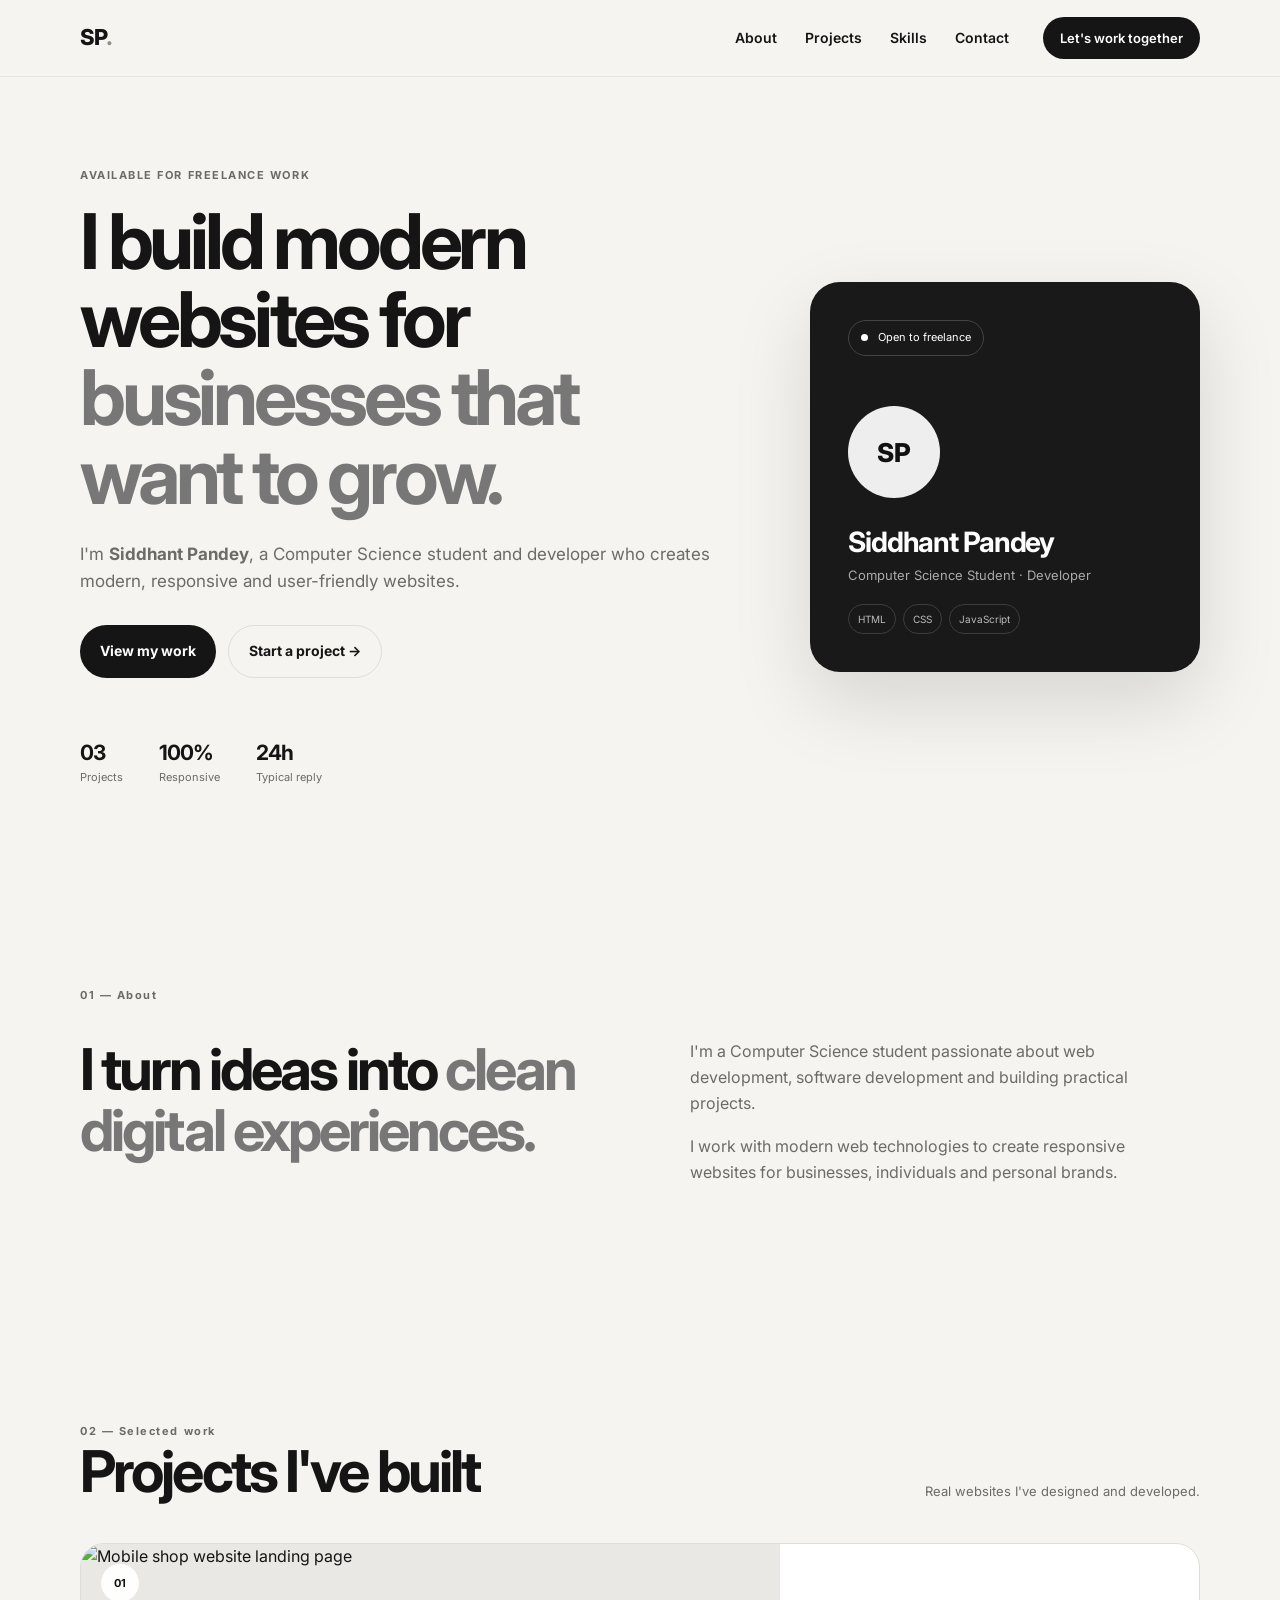
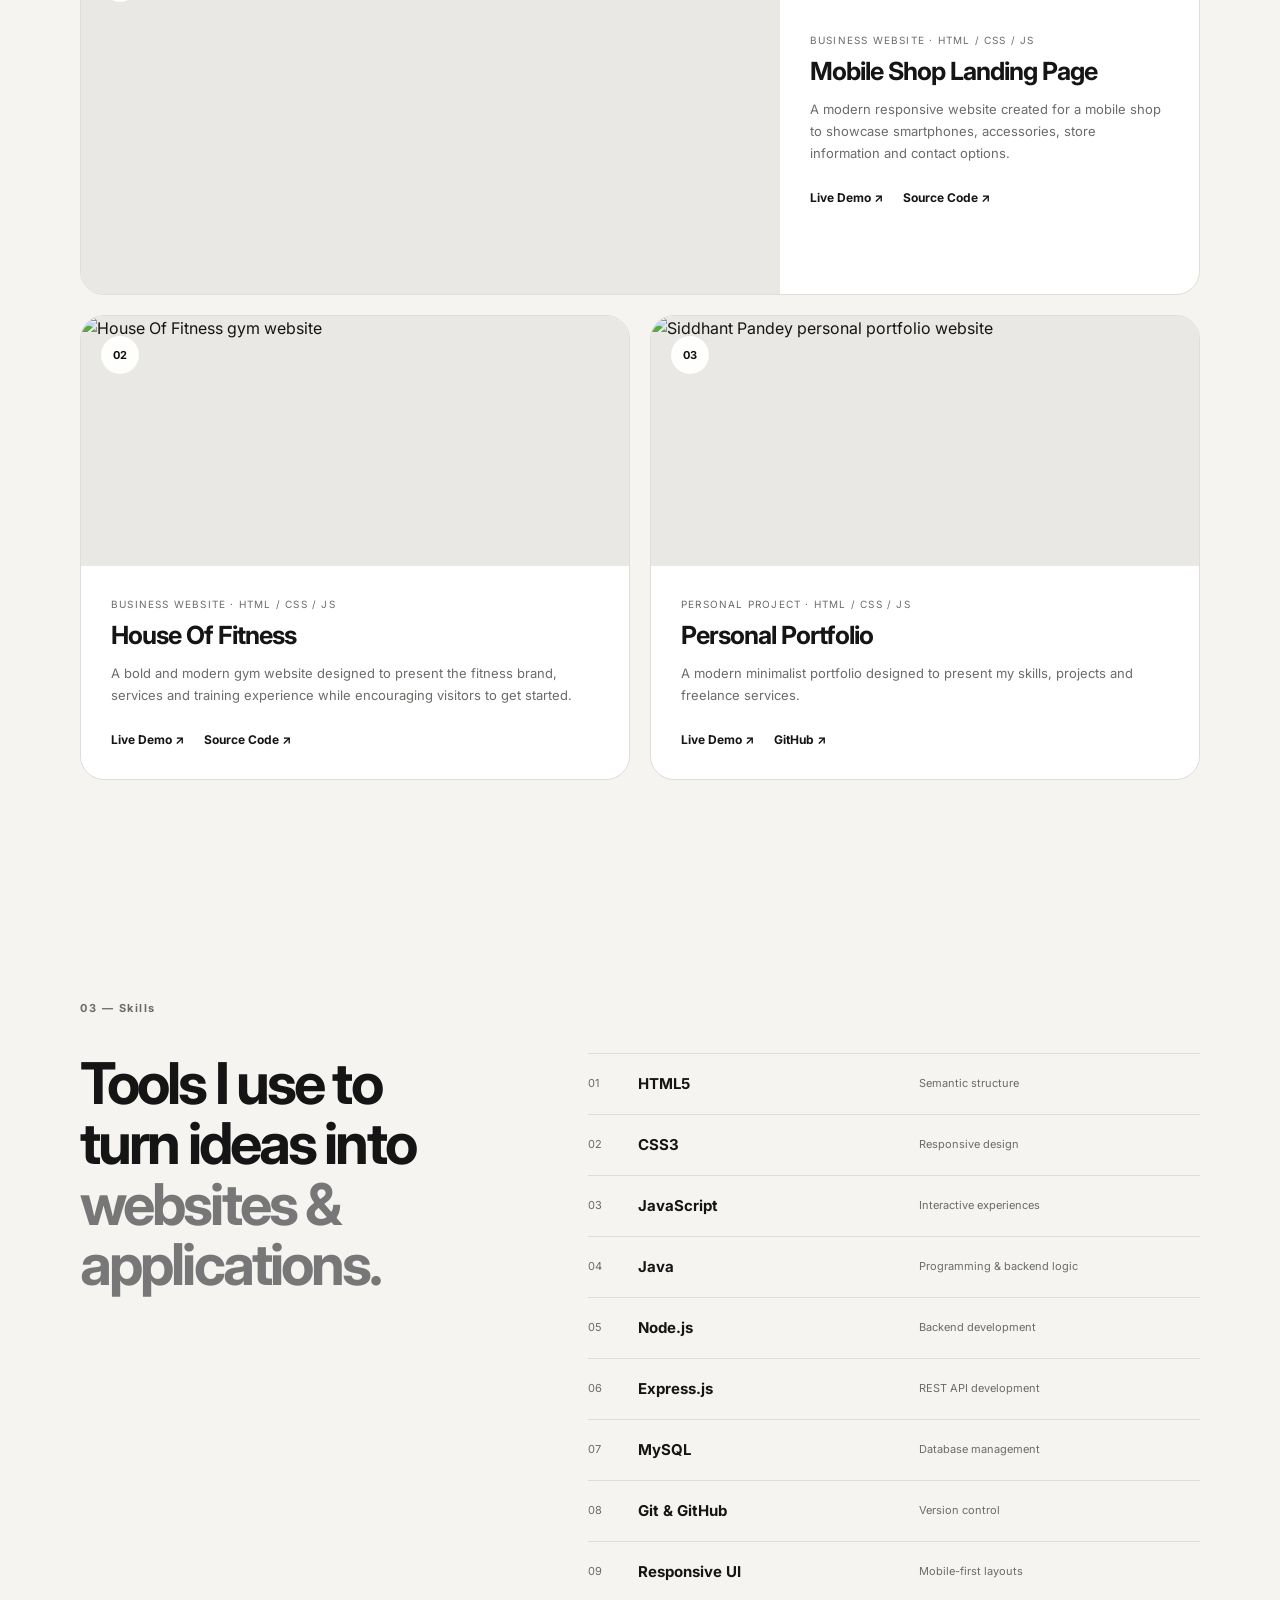
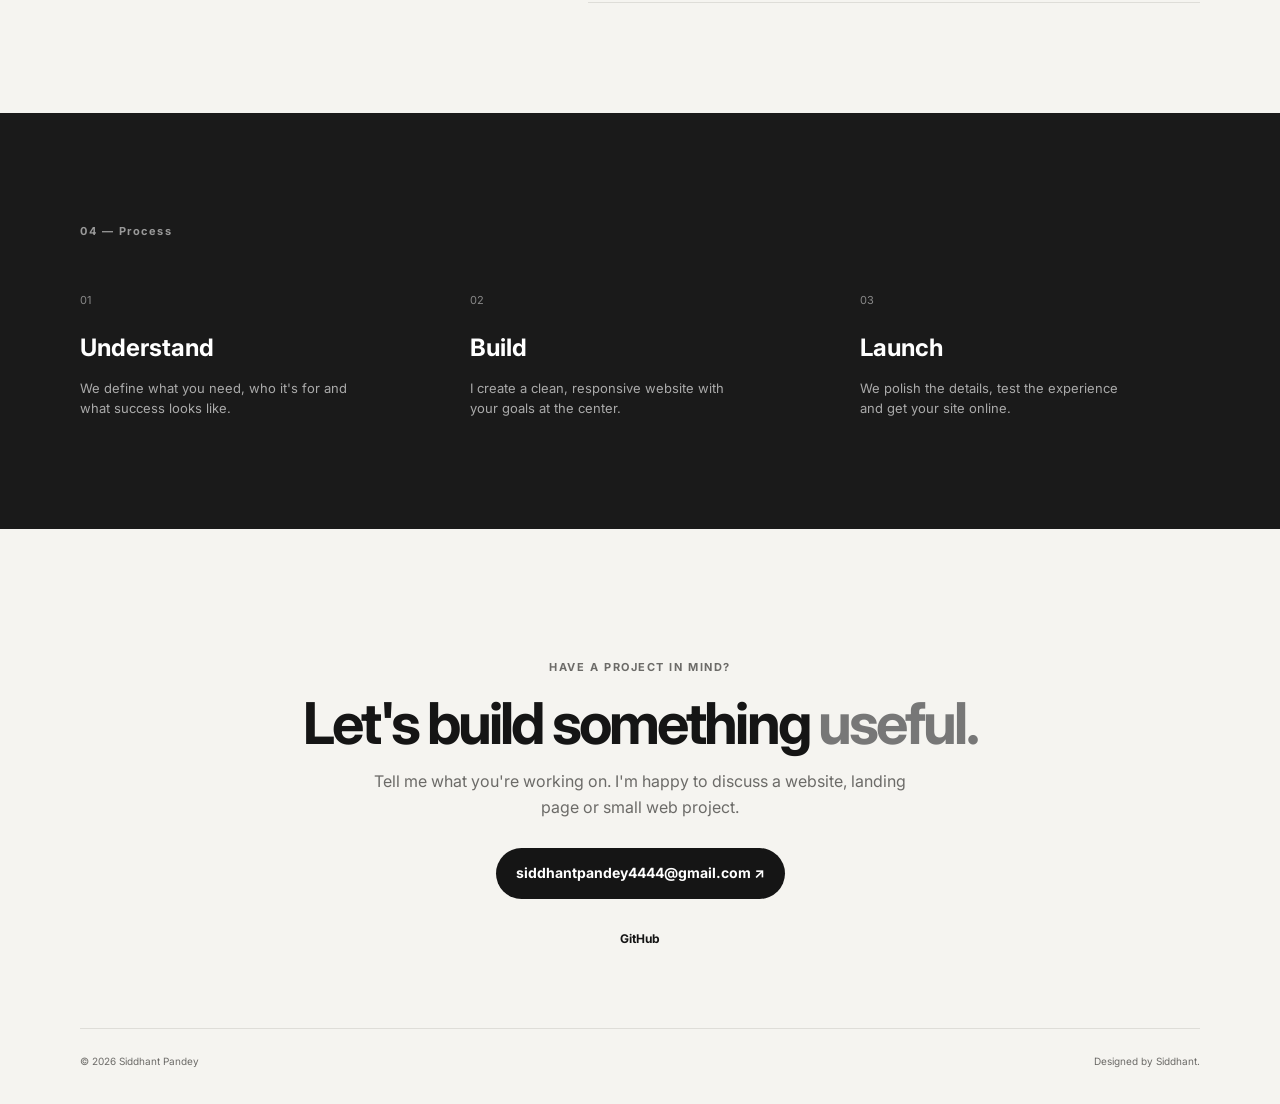
==== index.html @ db77b17d "Add files via upload" ====
<!DOCTYPE html>
<html lang="en">
<head>
  <meta charset="UTF-8">
  <meta name="viewport" content="width=device-width, initial-scale=1.0">
  <meta name="description" content="Siddhant Pandey — Computer Science student and freelance web developer creating modern, responsive websites.">
  <title>Siddhant — Portfolio</title>

  <!-- Google Font -->
  <link rel="preconnect" href="https://fonts.googleapis.com">
  <link rel="preconnect" href="https://fonts.gstatic.com" crossorigin>
  <link href="https://fonts.googleapis.com/css2?family=Inter:wght@400;500;600;700;800&display=swap" rel="stylesheet">

  <!-- Main stylesheet -->
  <link rel="stylesheet" href="style.css">
</head>

<body>
  <!-- =========================================
       HEADER / NAVIGATION
  ========================================== -->
  <header class="site-header">
    <nav class="nav container" aria-label="Primary navigation">
      <a class="logo" href="#home">SP<span>.</span></a>

      <button class="menu-toggle" type="button" aria-label="Open menu" aria-expanded="false" aria-controls="primary-navigation">
        ☰
      </button>

      <div class="nav-links" id="primary-navigation">
        <a href="#about">About</a>
        <a href="#projects">Projects</a>
        <a href="#skills">Skills</a>
        <a href="#contact">Contact</a>
      </div>

      <a class="nav-cta" href="#contact">Let's work together</a>
    </nav>
  </header>

  <main>
    <!-- =========================================
         HERO SECTION
    ========================================== -->
    <section id="home" class="hero container">
      <div class="hero-copy">
        <p class="eyebrow">AVAILABLE FOR FREELANCE WORK</p>

        <h1>
          I build modern websites for
          <span>businesses that want to grow.</span>
        </h1>

        <p class="hero-text">
          I'm <strong>Siddhant Pandey</strong>, a Computer Science student and
          developer who creates modern, responsive and user-friendly websites.
        </p>

        <div class="hero-actions">
          <a class="button primary" href="#projects">View my work</a>
          <a class="button secondary" href="#contact">Start a project →</a>
        </div>

        <div class="quick-stats">
          <div>
            <strong>03</strong>
            <span>Projects</span>
          </div>
          <div>
            <strong>100%</strong>
            <span>Responsive</span>
          </div>
          <div>
            <strong>24h</strong>
            <span>Typical reply</span>
          </div>
        </div>
      </div>

      <aside class="hero-card">
        <div class="status"><span></span> Open to freelance</div>
        <div class="avatar" aria-hidden="true">SP</div>
        <h2>Siddhant Pandey</h2>
        <p>Computer Science Student · Developer</p>

        <div class="mini-tags" aria-label="Primary technologies">
          <span>HTML</span>
          <span>CSS</span>
          <span>JavaScript</span>
        </div>
      </aside>
    </section>

    <!-- =========================================
         ABOUT SECTION
    ========================================== -->
    <section id="about" class="section container">
      <div class="section-label">01 — About</div>

      <div class="two-column">
        <div>
          <h2>I turn ideas into <em>clean digital experiences.</em></h2>
        </div>

        <div>
          <p>
            I'm a Computer Science student passionate about web development,
            software development and building practical projects.
          </p>
          <p>
            I work with modern web technologies to create responsive websites
            for businesses, individuals and personal brands.
          </p>
        </div>
      </div>
    </section>

    <!-- =========================================
         PROJECTS SECTION
    ========================================== -->
    <section id="projects" class="section container">
      <div class="section-heading">
        <div>
          <div class="section-label">02 — Selected work</div>
          <h2>Projects I've built</h2>
        </div>
        <p>Real websites I've designed and developed.</p>
      </div>

      <div class="projects-grid">
        <!-- Project 01: Mobile Shop -->
        <article class="project-card featured">
          <div class="project-visual">
            <img src="images/mobile-shop.png" alt="Mobile shop website landing page" loading="lazy">
            <span>01</span>
          </div>

          <div class="project-info">
            <div class="project-meta">Business Website · HTML / CSS / JS</div>
            <h3>Mobile Shop Landing Page</h3>
            <p>
              A modern responsive website created for a mobile shop to showcase
              smartphones, accessories, store information and contact options.
            </p>

            <div class="project-links">
              <a href="https://siddhantpandey2306-gif.github.io/website-preview/" target="_blank" rel="noopener noreferrer">Live Demo ↗</a>
              <a href="https://github.com/siddhantpandey2306-gif/website-preview" target="_blank" rel="noopener noreferrer">Source Code ↗</a>
            </div>
          </div>
        </article>

        <!-- Project 02: Gym -->
        <article class="project-card">
          <div class="project-visual">
            <img src="images/gym.png" alt="House Of Fitness gym website" loading="lazy">
            <span>02</span>
          </div>

          <div class="project-info">
            <div class="project-meta">Business Website · HTML / CSS / JS</div>
            <h3>House Of Fitness</h3>
            <p>
              A bold and modern gym website designed to present the fitness
              brand, services and training experience while encouraging visitors
              to get started.
            </p>

            <div class="project-links">
              <a href="https://siddhantpandey2306-gif.github.io/Gym-website-Preview/" target="_blank" rel="noopener noreferrer">Live Demo ↗</a>
              <a href="https://github.com/siddhantpandey2306-gif/Gym-website-Preview" target="_blank" rel="noopener noreferrer">Source Code ↗</a>
            </div>
          </div>
        </article>

        <!-- Project 03: Portfolio -->
        <article class="project-card">
          <div class="project-visual">
            <img src="images/portfolio.png" alt="Siddhant Pandey personal portfolio website" loading="lazy">
            <span>03</span>
          </div>

          <div class="project-info">
            <div class="project-meta">Personal Project · HTML / CSS / JS</div>
            <h3>Personal Portfolio</h3>
            <p>
              A modern minimalist portfolio designed to present my skills,
              projects and freelance services.
            </p>

            <div class="project-links">
              <a href="#home">Live Demo ↗</a>
              <a href="https://github.com/siddhantpandey2306-gif" target="_blank" rel="noopener noreferrer">GitHub ↗</a>
            </div>
          </div>
        </article>
      </div>
    </section>

    <!-- =========================================
         SKILLS SECTION
    ========================================== -->
    <section id="skills" class="section container">
      <div class="section-label">03 — Skills</div>

      <div class="skills-layout">
        <h2>
          Tools I use to turn ideas into
          <em>websites & applications.</em>
        </h2>

        <div class="skills-list">
          <!-- Frontend -->
          <div>
            <span>01</span>
            <strong>HTML5</strong>
            <small>Semantic structure</small>
          </div>
          <div>
            <span>02</span>
            <strong>CSS3</strong>
            <small>Responsive design</small>
          </div>
          <div>
            <span>03</span>
            <strong>JavaScript</strong>
            <small>Interactive experiences</small>
          </div>

          <!-- Backend / Programming -->
          <div>
            <span>04</span>
            <strong>Java</strong>
            <small>Programming & backend logic</small>
          </div>
          <div>
            <span>05</span>
            <strong>Node.js</strong>
            <small>Backend development</small>
          </div>
          <div>
            <span>06</span>
            <strong>Express.js</strong>
            <small>REST API development</small>
          </div>

          <!-- Database / Tools -->
          <div>
            <span>07</span>
            <strong>MySQL</strong>
            <small>Database management</small>
          </div>
          <div>
            <span>08</span>
            <strong>Git & GitHub</strong>
            <small>Version control</small>
          </div>
          <div>
            <span>09</span>
            <strong>Responsive UI</strong>
            <small>Mobile-first layouts</small>
          </div>
        </div>
      </div>
    </section>

    <!-- =========================================
         PROCESS SECTION
    ========================================== -->
    <section class="process section">
      <div class="container">
        <div class="section-label">04 — Process</div>

        <div class="process-grid">
          <div>
            <span>01</span>
            <h3>Understand</h3>
            <p>We define what you need, who it's for and what success looks like.</p>
          </div>
          <div>
            <span>02</span>
            <h3>Build</h3>
            <p>I create a clean, responsive website with your goals at the center.</p>
          </div>
          <div>
            <span>03</span>
            <h3>Launch</h3>
            <p>We polish the details, test the experience and get your site online.</p>
          </div>
        </div>
      </div>
    </section>

    <!-- =========================================
         CONTACT SECTION
    ========================================== -->
    <section id="contact" class="contact section container">
      <div class="contact-box">
        <p class="eyebrow">HAVE A PROJECT IN MIND?</p>
        <h2>Let's build something <em>useful.</em></h2>
        <p>
          Tell me what you're working on. I'm happy to discuss a website,
          landing page or small web project.
        </p>

        <a class="button primary" href="mailto:siddhantpandey4444@gmail.com">
          siddhantpandey4444@gmail.com ↗
        </a>

        <div class="socials">
          <a href="https://github.com/siddhantpandey2306-gif" target="_blank" rel="noopener noreferrer">GitHub</a>
        </div>
      </div>
    </section>
  </main>

  <!-- =========================================
       FOOTER
  ========================================== -->
  <footer class="footer container">
    <span>© 2026 Siddhant Pandey</span>
    <span>Designed by Siddhant.</span>
  </footer>

  <script src="script.js"></script>
</body>
</html>
---- style.css ----
/* =========================================
   01. RESET & GLOBAL STYLES
========================================= */
* {
  box-sizing: border-box;
  margin: 0;
  padding: 0;
}

:root {
  --bg: #f5f4f0;
  --surface: #ffffff;
  --text: #151515;
  --muted: #6c6b68;
  --line: #deddd8;
  --radius: 24px;
}

html {
  scroll-behavior: smooth;
}

body {
  font-family: Inter, system-ui, sans-serif;
  background: var(--bg);
  color: var(--text);
  line-height: 1.6;
}

a {
  color: inherit;
  text-decoration: none;
}

img {
  max-width: 100%;
}

.container {
  width: min(1120px, calc(100% - 40px));
  margin-inline: auto;
}

em {
  font-style: normal;
  color: #777;
}

/* =========================================
   02. HEADER & NAVIGATION
========================================= */
.site-header {
  position: sticky;
  top: 0;
  z-index: 20;
  background: rgba(245, 244, 240, 0.9);
  backdrop-filter: blur(16px);
  border-bottom: 1px solid rgba(0, 0, 0, 0.06);
}

.nav {
  height: 76px;
  display: flex;
  align-items: center;
  gap: 34px;
}

.logo {
  margin-right: auto;
  font-size: 22px;
  font-weight: 800;
  letter-spacing: -1px;
}

.logo span {
  opacity: 0.45;
}

.nav-links {
  display: flex;
  gap: 28px;
  font-size: 14px;
  font-weight: 600;
}

.nav-links a:hover,
.socials a:hover,
.project-links a:hover {
  opacity: 0.55;
}

.nav-cta {
  padding: 11px 17px;
  border-radius: 999px;
  background: var(--text);
  color: #fff;
  font-size: 13px;
  font-weight: 600;
}

.menu-toggle {
  display: none;
  border: 0;
  background: none;
  font-size: 24px;
  cursor: pointer;
}

/* =========================================
   03. BUTTONS & EYEBROWS
========================================= */
.eyebrow,
.section-label {
  color: var(--muted);
  font-size: 11px;
  font-weight: 700;
  letter-spacing: 0.14em;
}

.button {
  display: inline-flex;
  align-items: center;
  justify-content: center;
  padding: 14px 20px;
  border-radius: 999px;
  font-size: 14px;
  font-weight: 700;
  transition: transform 0.2s, opacity 0.2s;
}

.button:hover {
  transform: translateY(-2px);
}

.button.primary {
  background: var(--text);
  color: #fff;
}

.button.secondary {
  border: 1px solid var(--line);
}

/* =========================================
   04. HERO SECTION
========================================= */
.hero {
  min-height: 680px;
  display: grid;
  grid-template-columns: 1.25fr 0.75fr;
  gap: 80px;
  align-items: center;
  padding: 90px 0;
}

.hero h1 {
  max-width: 760px;
  margin: 18px 0 25px;
  font-size: clamp(46px, 6vw, 78px);
  line-height: 1.02;
  letter-spacing: -0.055em;
}

.hero h1 span {
  color: #777;
}

.hero-text {
  max-width: 630px;
  color: var(--muted);
  font-size: 17px;
}

.hero-actions {
  display: flex;
  gap: 12px;
  margin-top: 30px;
}

.quick-stats {
  display: flex;
  gap: 36px;
  margin-top: 58px;
}

.quick-stats div {
  display: flex;
  flex-direction: column;
}

.quick-stats strong {
  font-size: 21px;
  letter-spacing: -0.04em;
}

.quick-stats span {
  color: var(--muted);
  font-size: 11px;
}

/* Hero profile card */
.hero-card {
  min-height: 390px;
  display: flex;
  flex-direction: column;
  justify-content: flex-end;
  padding: 38px;
  border-radius: 30px;
  background: #191919;
  color: #fff;
  box-shadow: 0 30px 80px rgba(0, 0, 0, 0.13);
}

.status {
  align-self: flex-start;
  margin-bottom: auto;
  padding: 8px 12px;
  border: 1px solid #444;
  border-radius: 999px;
  font-size: 11px;
}

.status span {
  display: inline-block;
  width: 7px;
  height: 7px;
  margin-right: 7px;
  border-radius: 50%;
  background: #fff;
}

.avatar {
  width: 92px;
  height: 92px;
  display: grid;
  place-items: center;
  margin-bottom: 22px;
  border-radius: 50%;
  background: #eee;
  color: #111;
  font-size: 26px;
  font-weight: 800;
}

.hero-card h2 {
  font-size: 28px;
  letter-spacing: -0.04em;
}

.hero-card p {
  color: #aaa;
  font-size: 13px;
}

.mini-tags {
  display: flex;
  flex-wrap: wrap;
  gap: 7px;
  margin-top: 18px;
}

.mini-tags span {
  padding: 6px 9px;
  border: 1px solid #3d3d3d;
  border-radius: 999px;
  color: #bbb;
  font-size: 10px;
}

/* =========================================
   05. GENERAL SECTIONS
========================================= */
.section {
  padding: 110px 0;
}

.two-column {
  display: grid;
  grid-template-columns: 1fr 1fr;
  gap: 100px;
  margin-top: 35px;
}

.two-column h2,
.skills-layout h2,
.section-heading h2,
.contact h2 {
  font-size: clamp(36px, 4.5vw, 58px);
  line-height: 1.05;
  letter-spacing: -0.05em;
}

.two-column p {
  max-width: 500px;
  margin-bottom: 18px;
  color: var(--muted);
}

/* =========================================
   06. PROJECTS SECTION
========================================= */
.section-heading {
  display: flex;
  align-items: end;
  justify-content: space-between;
  gap: 30px;
  margin-bottom: 42px;
}

.section-heading p {
  max-width: 300px;
  color: var(--muted);
  font-size: 13px;
}

.projects-grid {
  display: grid;
  grid-template-columns: repeat(2, 1fr);
  gap: 20px;
}

.project-card {
  overflow: hidden;
  border: 1px solid var(--line);
  border-radius: var(--radius);
  background: var(--surface);
}

.project-card.featured {
  grid-column: span 2;
  display: grid;
  grid-template-columns: 1.25fr 0.75fr;
}

.project-visual {
  position: relative;
  min-height: 250px;
  overflow: hidden;
  padding: 0;
  background: #e9e8e4;
}

.project-card.featured .project-visual {
  min-height: 350px;
}

.project-visual img {
  display: block;
  width: 100%;
  height: 100%;
  min-height: 250px;
  object-fit: cover;
  object-position: center;
  transition: transform 0.5s ease;
}

.project-card.featured .project-visual img {
  min-height: 350px;
}

.project-card:hover .project-visual img {
  transform: scale(1.02);
}

.project-visual > span {
  position: absolute;
  top: 20px;
  left: 20px;
  width: 38px;
  height: 38px;
  display: grid;
  place-items: center;
  border-radius: 50%;
  background: rgba(255, 255, 255, 0.92);
  color: #111;
  font-size: 11px;
  font-weight: 700;
  backdrop-filter: blur(8px);
}

.project-info {
  display: flex;
  flex-direction: column;
  justify-content: center;
  padding: 30px;
}

.project-meta {
  margin-bottom: 10px;
  color: var(--muted);
  font-size: 10px;
  letter-spacing: 0.12em;
  text-transform: uppercase;
}

.project-info h3 {
  margin-bottom: 12px;
  font-size: 25px;
  line-height: 1.1;
  letter-spacing: -0.04em;
}

.project-info p {
  color: var(--muted);
  font-size: 13px;
  line-height: 1.7;
}

.project-links {
  display: flex;
  flex-wrap: wrap;
  gap: 20px;
  margin-top: 24px;
  font-size: 12px;
  font-weight: 700;
}

/* =========================================
   07. SKILLS SECTION
========================================= */
.skills-layout {
  display: grid;
  grid-template-columns: 0.8fr 1.2fr;
  gap: 100px;
  margin-top: 35px;
}

.skills-list {
  border-top: 1px solid var(--line);
}

.skills-list > div {
  display: grid;
  grid-template-columns: 50px 1fr 1fr;
  align-items: center;
  padding: 18px 0;
  border-bottom: 1px solid var(--line);
}

.skills-list span,
.skills-list small {
  color: var(--muted);
  font-size: 11px;
}

.skills-list strong {
  font-size: 15px;
}

/* =========================================
   08. PROCESS SECTION
========================================= */
.process {
  background: #1a1a1a;
  color: #fff;
}

.process .section-label {
  color: #999;
}

.process-grid {
  display: grid;
  grid-template-columns: repeat(3, 1fr);
  gap: 50px;
  margin-top: 45px;
}

.process-grid span {
  color: #888;
  font-size: 11px;
}

.process-grid h3 {
  margin: 18px 0 10px;
  font-size: 24px;
}

.process-grid p {
  max-width: 280px;
  color: #aaa;
  font-size: 13px;
}

/* =========================================
   09. CONTACT SECTION
========================================= */
.contact {
  padding-top: 130px;
  padding-bottom: 80px;
}

.contact-box {
  max-width: 800px;
  margin: auto;
  text-align: center;
}

.contact h2 {
  margin: 16px 0;
}

.contact-box > p:not(.eyebrow) {
  max-width: 560px;
  margin: 0 auto 28px;
  color: var(--muted);
}

.socials {
  display: flex;
  justify-content: center;
  gap: 24px;
  margin-top: 30px;
  font-size: 12px;
  font-weight: 700;
}

/* =========================================
   10. FOOTER
========================================= */
.footer {
  display: flex;
  justify-content: space-between;
  padding: 24px 0 35px;
  border-top: 1px solid var(--line);
  color: var(--muted);
  font-size: 10px;
}

/* =========================================
   11. TABLET & MOBILE
========================================= */
@media (max-width: 800px) {
  .container {
    width: min(100% - 28px, 650px);
  }

  .nav-links,
  .nav-cta {
    display: none;
  }

  .menu-toggle {
    display: block;
  }

  .nav.open .nav-links {
    position: absolute;
    top: 70px;
    left: 14px;
    right: 14px;
    display: flex;
    flex-direction: column;
    padding: 20px;
    border: 1px solid var(--line);
    border-radius: 18px;
    background: #fff;
    box-shadow: 0 15px 40px rgba(0, 0, 0, 0.08);
  }

  .hero {
    grid-template-columns: 1fr;
    gap: 50px;
    padding: 70px 0;
  }

  .hero-card {
    min-height: 330px;
  }

  .two-column,
  .skills-layout {
    grid-template-columns: 1fr;
    gap: 40px;
  }

  .projects-grid {
    grid-template-columns: 1fr;
  }

  .project-card.featured {
    grid-column: span 1;
    display: block;
  }

  .project-card.featured .project-visual,
  .project-card.featured .project-visual img,
  .project-visual,
  .project-visual img {
    min-height: 240px;
  }

  .project-info {
    padding: 24px;
  }

  .section-heading {
    display: block;
  }

  .section-heading p {
    margin-top: 15px;
  }

  .process-grid {
    grid-template-columns: 1fr;
    gap: 35px;
  }

  .skills-list > div {
    grid-template-columns: 40px 1fr;
    gap: 5px;
  }

  .skills-list small {
    grid-column: 2;
  }

  .footer {
    flex-direction: column;
    gap: 8px;
  }
}

@media (max-width: 480px) {
  .hero h1 {
    font-size: 43px;
  }

  .hero-actions {
    flex-direction: column;
    align-items: stretch;
  }

  .quick-stats {
    gap: 20px;
    margin-top: 40px;
  }

  .hero-card {
    padding: 28px;
  }

  .section {
    padding: 80px 0;
  }
}
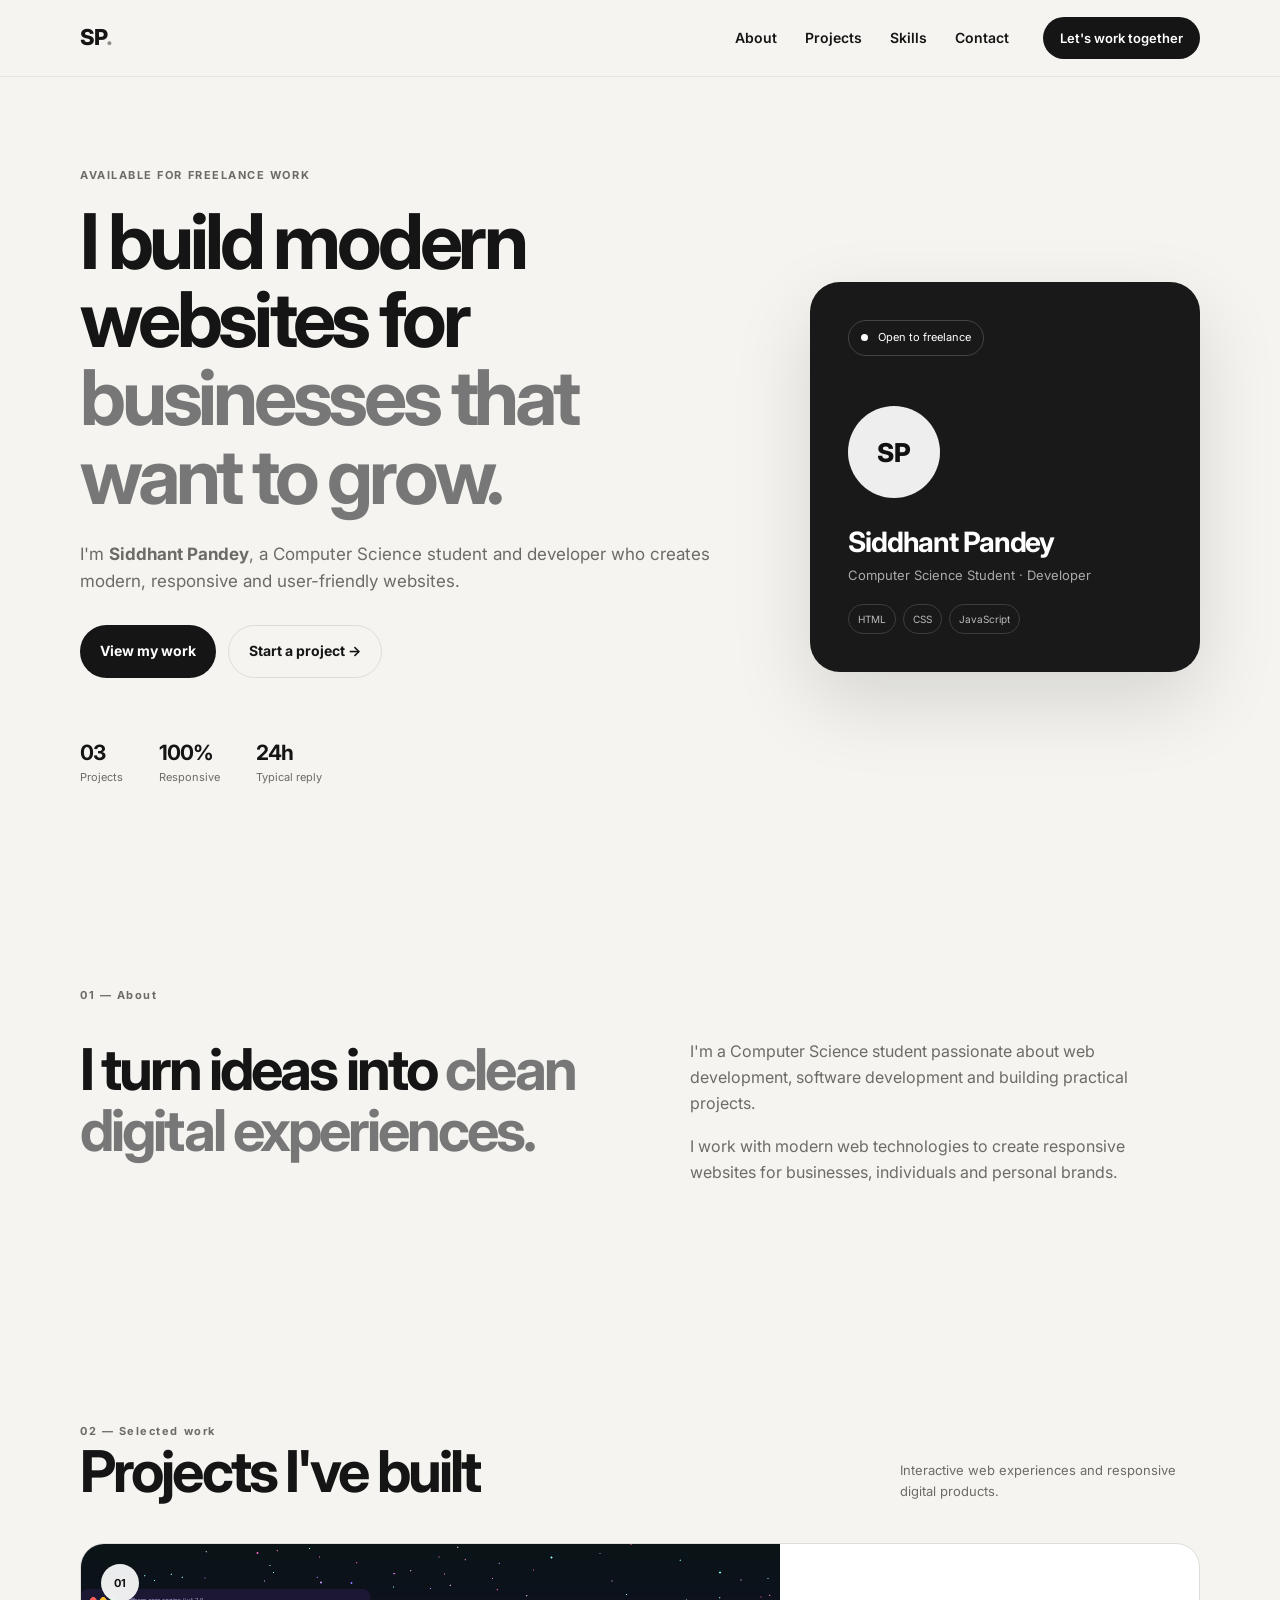
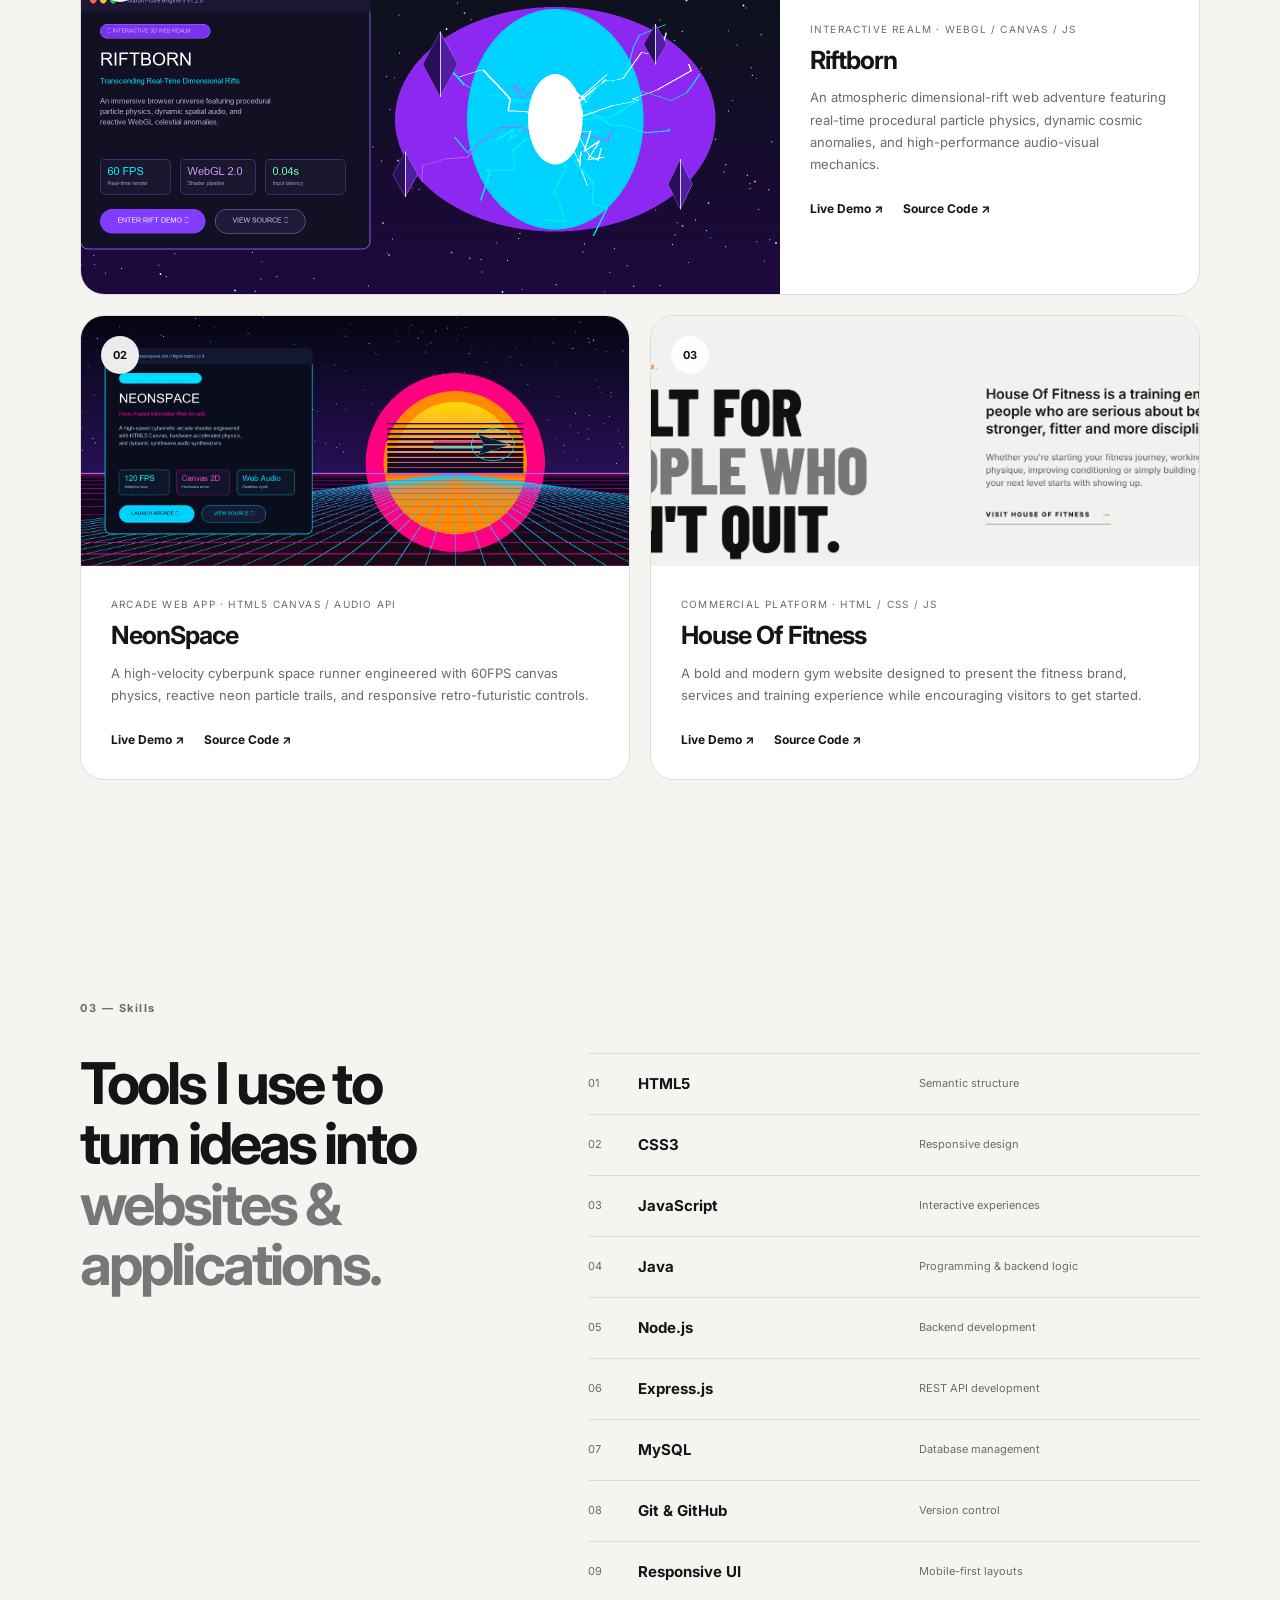
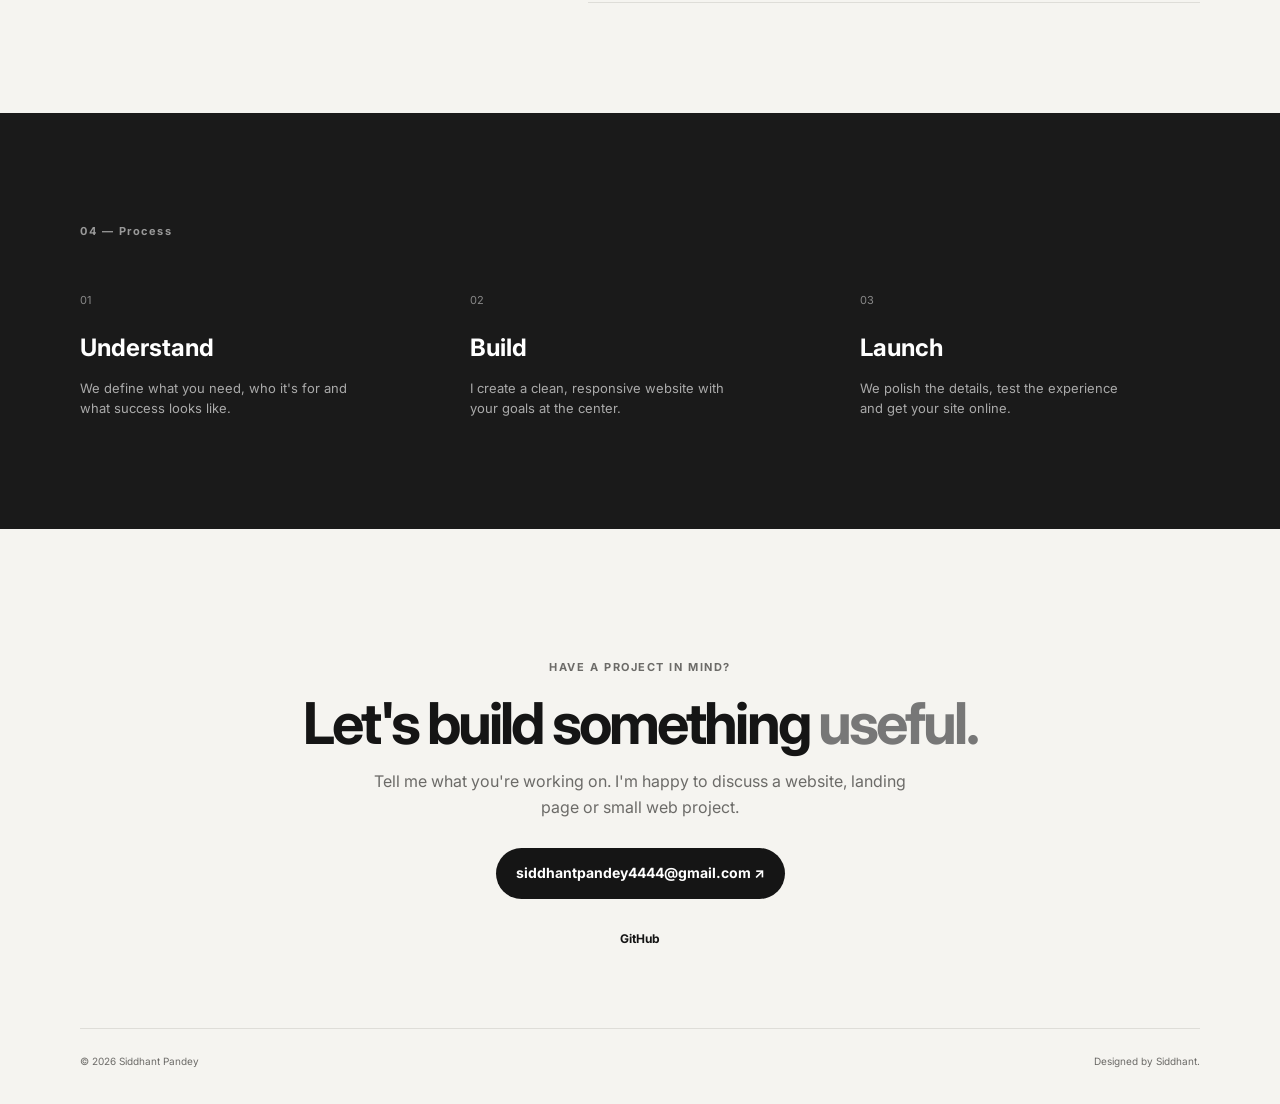
==== commit 6a159266: "Add Riftborn and NeonSpace projects with images and descriptions, remove unrelevant projects" ====
--- a/index.html
+++ b/index.html
@@ -124,41 +124,64 @@
           <div class="section-label">02 — Selected work</div>
           <h2>Projects I've built</h2>
         </div>
-        <p>Real websites I've designed and developed.</p>
+        <p>Interactive web experiences and responsive digital products.</p>
       </div>
 
       <div class="projects-grid">
-        <!-- Project 01: Mobile Shop -->
+        <!-- Project 01: Riftborn -->
         <article class="project-card featured">
           <div class="project-visual">
-            <img src="images/mobile-shop.png" alt="Mobile shop website landing page" loading="lazy">
+            <img src="images/riftborn.png" alt="Riftborn dimensional web adventure interface" loading="lazy">
             <span>01</span>
           </div>
 
           <div class="project-info">
-            <div class="project-meta">Business Website · HTML / CSS / JS</div>
-            <h3>Mobile Shop Landing Page</h3>
+            <div class="project-meta">Interactive Realm · WebGL / Canvas / JS</div>
+            <h3>Riftborn</h3>
             <p>
-              A modern responsive website created for a mobile shop to showcase
-              smartphones, accessories, store information and contact options.
+              An atmospheric dimensional-rift web adventure featuring real-time
+              procedural particle physics, dynamic cosmic anomalies, and
+              high-performance audio-visual mechanics.
             </p>
 
             <div class="project-links">
-              <a href="https://siddhantpandey2306-gif.github.io/website-preview/" target="_blank" rel="noopener noreferrer">Live Demo ↗</a>
-              <a href="https://github.com/siddhantpandey2306-gif/website-preview" target="_blank" rel="noopener noreferrer">Source Code ↗</a>
+              <a href="https://siddhantpandey2306-gif.github.io/Riftborn/" target="_blank" rel="noopener noreferrer">Live Demo ↗</a>
+              <a href="https://github.com/siddhantpandey2306-gif/Riftborn" target="_blank" rel="noopener noreferrer">Source Code ↗</a>
             </div>
           </div>
         </article>
 
-        <!-- Project 02: Gym -->
+        <!-- Project 02: NeonSpace -->
+        <article class="project-card">
+          <div class="project-visual">
+            <img src="images/neonspace.png" alt="NeonSpace cyberpunk arcade web experience" loading="lazy">
+            <span>02</span>
+          </div>
+
+          <div class="project-info">
+            <div class="project-meta">Arcade Web App · HTML5 Canvas / Audio API</div>
+            <h3>NeonSpace</h3>
+            <p>
+              A high-velocity cyberpunk space runner engineered with 60FPS canvas
+              physics, reactive neon particle trails, and responsive retro-futuristic controls.
+            </p>
+
+            <div class="project-links">
+              <a href="https://siddhantpandey2306-gif.github.io/NeonSpace/" target="_blank" rel="noopener noreferrer">Live Demo ↗</a>
+              <a href="https://github.com/siddhantpandey2306-gif/NeonSpace" target="_blank" rel="noopener noreferrer">Source Code ↗</a>
+            </div>
+          </div>
+        </article>
+
+        <!-- Project 03: Gym -->
         <article class="project-card">
           <div class="project-visual">
             <img src="images/gym.png" alt="House Of Fitness gym website" loading="lazy">
-            <span>02</span>
+            <span>03</span>
           </div>
 
           <div class="project-info">
-            <div class="project-meta">Business Website · HTML / CSS / JS</div>
+            <div class="project-meta">Commercial Platform · HTML / CSS / JS</div>
             <h3>House Of Fitness</h3>
             <p>
               A bold and modern gym website designed to present the fitness
@@ -169,28 +192,6 @@
             <div class="project-links">
               <a href="https://siddhantpandey2306-gif.github.io/Gym-website-Preview/" target="_blank" rel="noopener noreferrer">Live Demo ↗</a>
               <a href="https://github.com/siddhantpandey2306-gif/Gym-website-Preview" target="_blank" rel="noopener noreferrer">Source Code ↗</a>
-            </div>
-          </div>
-        </article>
-
-        <!-- Project 03: Portfolio -->
-        <article class="project-card">
-          <div class="project-visual">
-            <img src="images/portfolio.png" alt="Siddhant Pandey personal portfolio website" loading="lazy">
-            <span>03</span>
-          </div>
-
-          <div class="project-info">
-            <div class="project-meta">Personal Project · HTML / CSS / JS</div>
-            <h3>Personal Portfolio</h3>
-            <p>
-              A modern minimalist portfolio designed to present my skills,
-              projects and freelance services.
-            </p>
-
-            <div class="project-links">
-              <a href="#home">Live Demo ↗</a>
-              <a href="https://github.com/siddhantpandey2306-gif" target="_blank" rel="noopener noreferrer">GitHub ↗</a>
             </div>
           </div>
         </article>
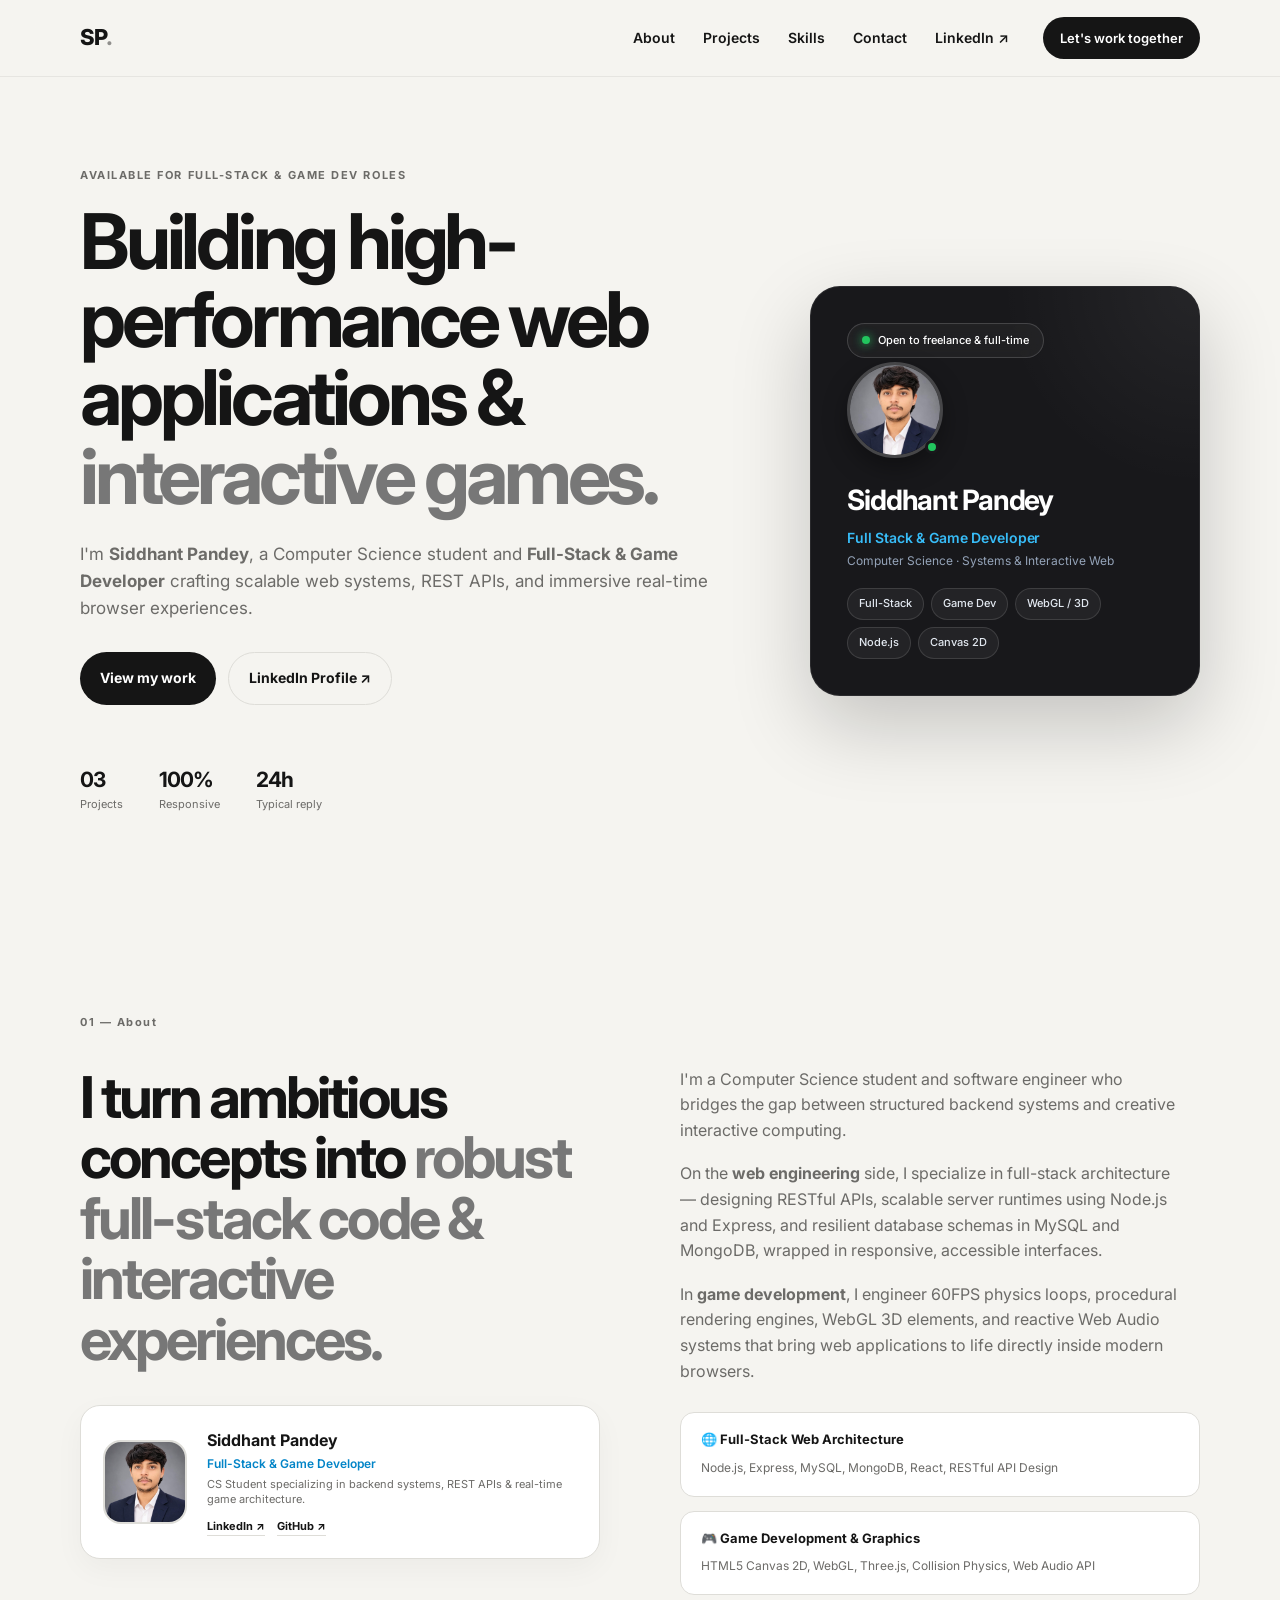
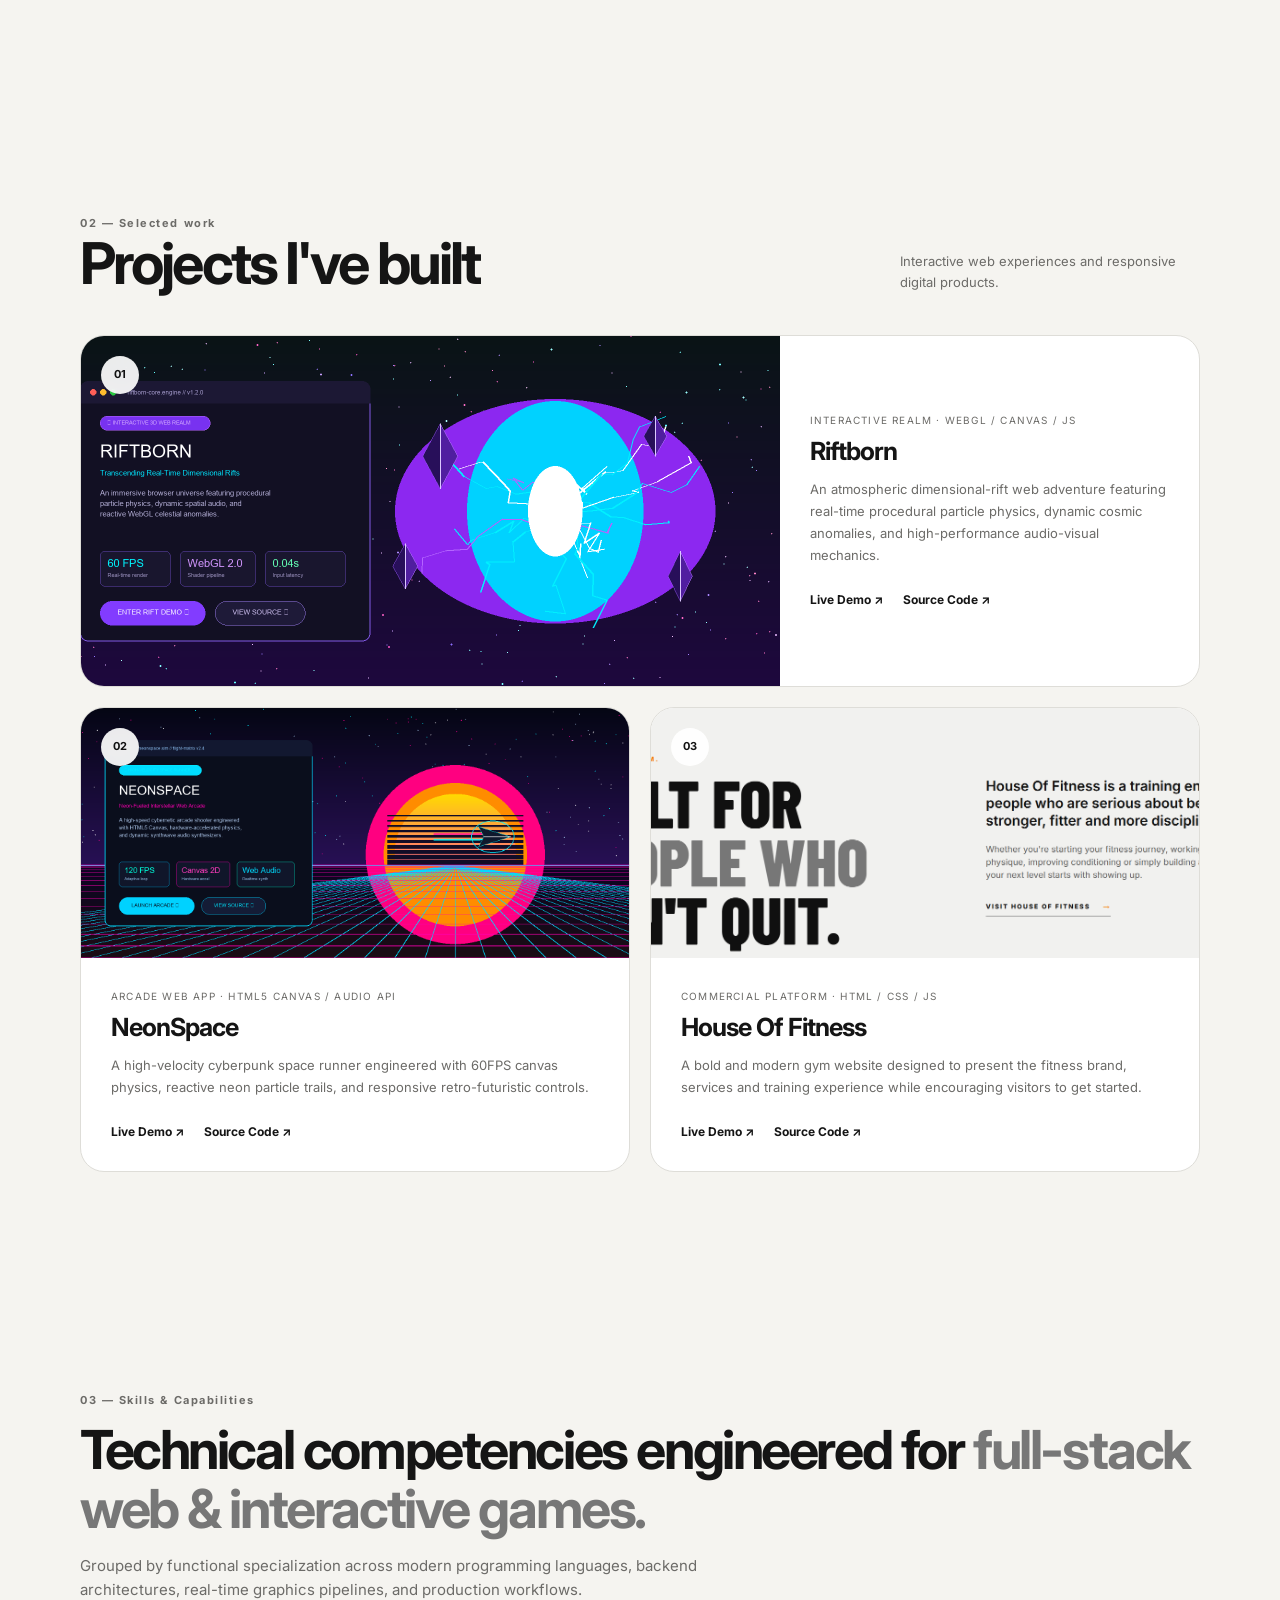
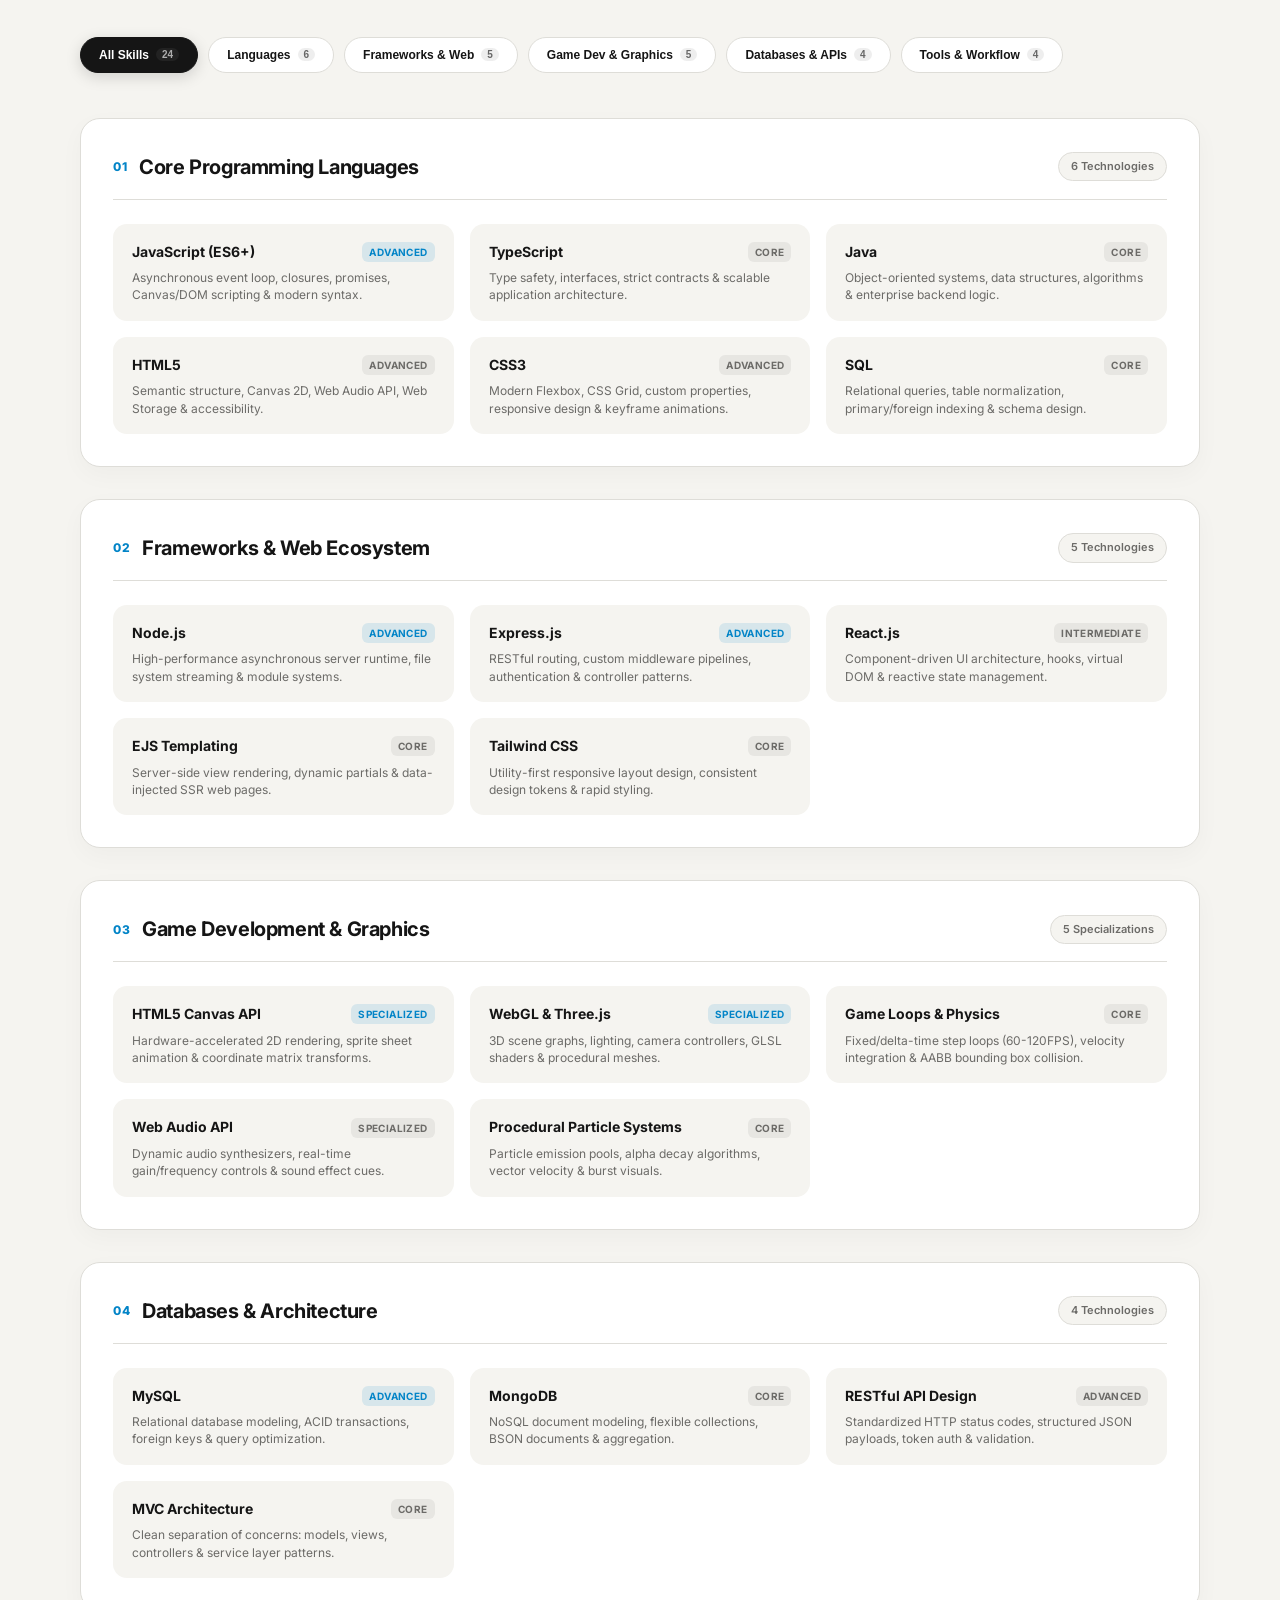
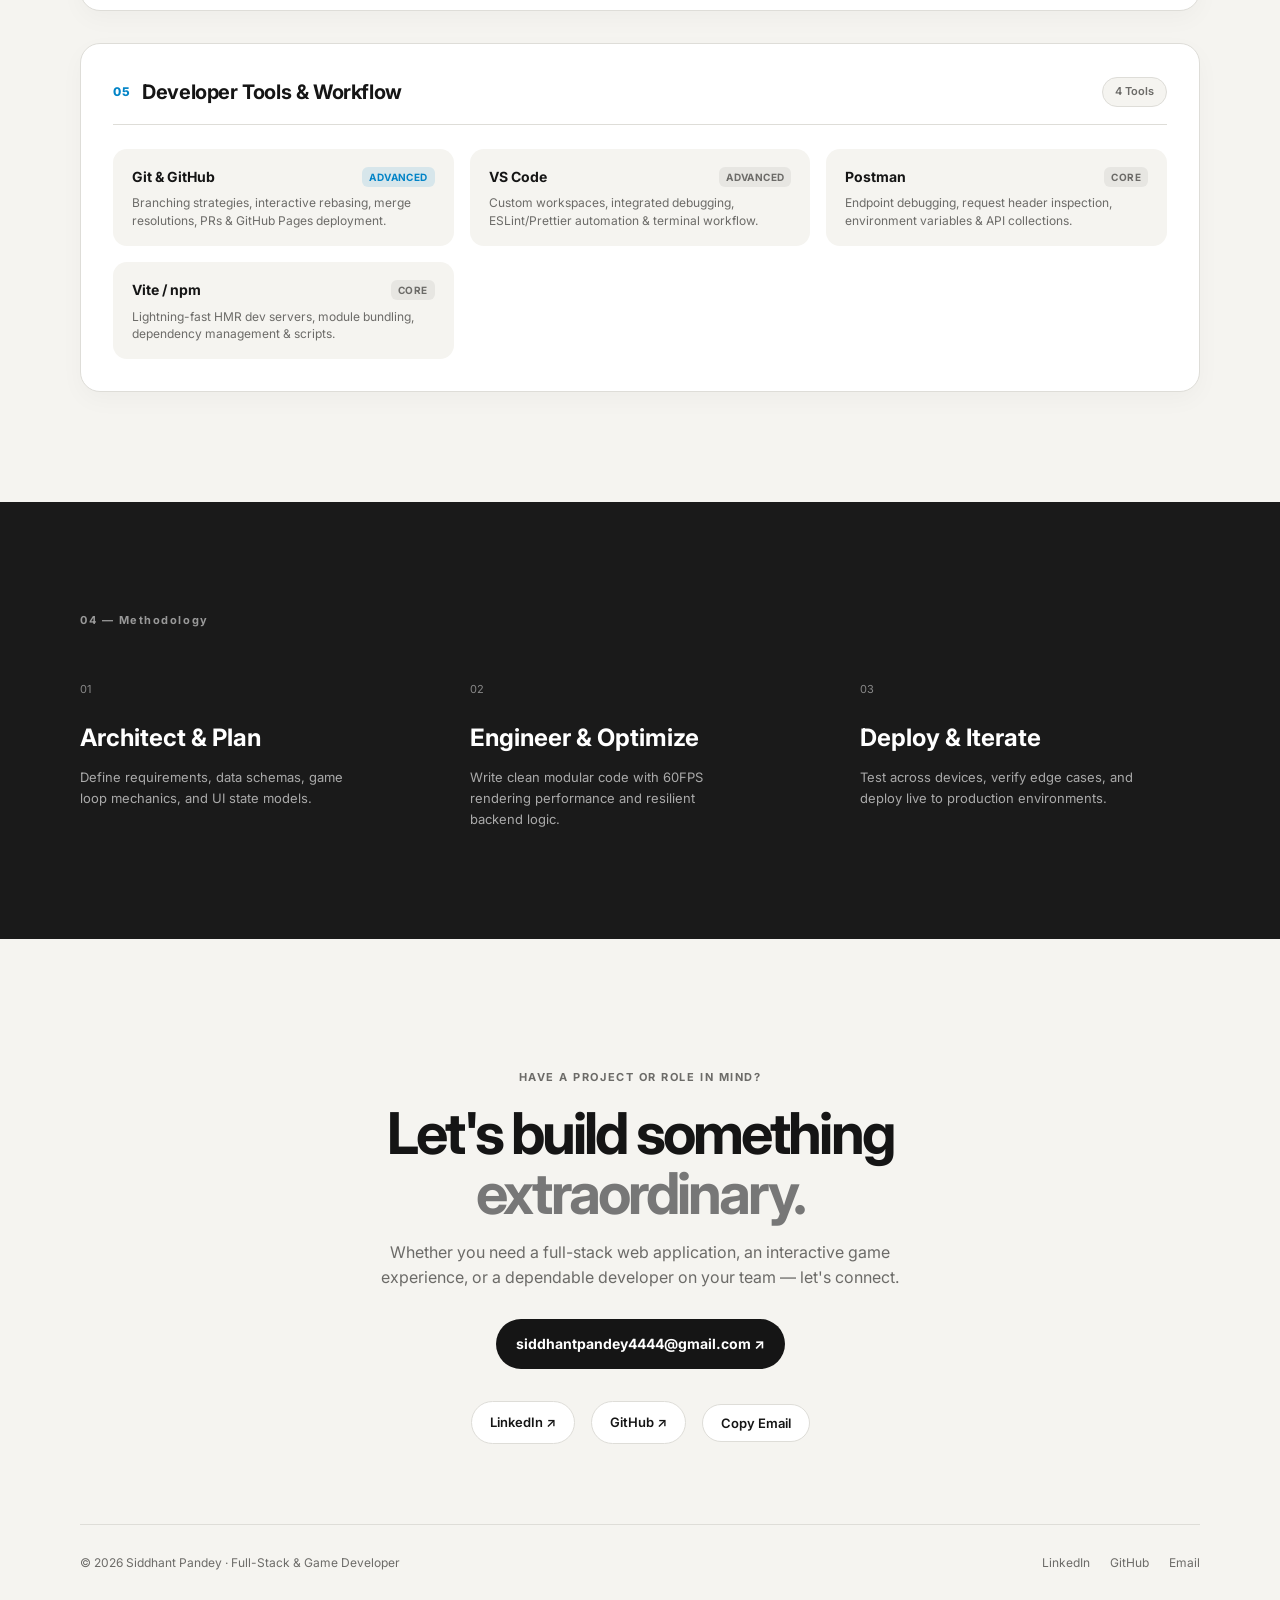
==== commit ed7f8253: "Update skills section into full-stack and game development groups, add profile photo, LinkedIn integ" ====
--- a/index.html
+++ b/index.html
@@ -3,8 +3,8 @@
 <head>
   <meta charset="UTF-8">
   <meta name="viewport" content="width=device-width, initial-scale=1.0">
-  <meta name="description" content="Siddhant Pandey — Computer Science student and freelance web developer creating modern, responsive websites.">
-  <title>Siddhant — Portfolio</title>
+  <meta name="description" content="Siddhant Pandey — Computer Science student, Full-Stack & Game Developer building scalable web systems, REST APIs, and interactive browser games.">
+  <title>Siddhant Pandey — Full-Stack & Game Developer</title>
 
   <!-- Google Font -->
   <link rel="preconnect" href="https://fonts.googleapis.com">
@@ -32,6 +32,7 @@
         <a href="#projects">Projects</a>
         <a href="#skills">Skills</a>
         <a href="#contact">Contact</a>
+        <a href="https://www.linkedin.com/in/siddhant-pandey-b86201445/" target="_blank" rel="noopener noreferrer">LinkedIn ↗</a>
       </div>
 
       <a class="nav-cta" href="#contact">Let's work together</a>
@@ -44,21 +45,22 @@
     ========================================== -->
     <section id="home" class="hero container">
       <div class="hero-copy">
-        <p class="eyebrow">AVAILABLE FOR FREELANCE WORK</p>
+        <p class="eyebrow">AVAILABLE FOR FULL-STACK & GAME DEV ROLES</p>
 
         <h1>
-          I build modern websites for
-          <span>businesses that want to grow.</span>
+          Building high-performance web applications &
+          <span>interactive games.</span>
         </h1>
 
         <p class="hero-text">
           I'm <strong>Siddhant Pandey</strong>, a Computer Science student and
-          developer who creates modern, responsive and user-friendly websites.
+          <strong>Full-Stack & Game Developer</strong> crafting scalable web systems,
+          REST APIs, and immersive real-time browser experiences.
         </p>
 
         <div class="hero-actions">
           <a class="button primary" href="#projects">View my work</a>
-          <a class="button secondary" href="#contact">Start a project →</a>
+          <a class="button secondary" href="https://www.linkedin.com/in/siddhant-pandey-b86201445/" target="_blank" rel="noopener noreferrer">LinkedIn Profile ↗</a>
         </div>
 
         <div class="quick-stats">
@@ -78,15 +80,23 @@
       </div>
 
       <aside class="hero-card">
-        <div class="status"><span></span> Open to freelance</div>
-        <div class="avatar" aria-hidden="true">SP</div>
+        <div class="status"><span class="pulse-dot"></span> Open to freelance & full-time</div>
+        
+        <div class="avatar-card">
+          <img class="avatar-img" src="images/profile.jpg" alt="Siddhant Pandey portrait" width="96" height="96">
+          <span class="avatar-online-badge" title="Available for opportunities"></span>
+        </div>
+
         <h2>Siddhant Pandey</h2>
-        <p>Computer Science Student · Developer</p>
-
-        <div class="mini-tags" aria-label="Primary technologies">
-          <span>HTML</span>
-          <span>CSS</span>
-          <span>JavaScript</span>
+        <p class="role-title">Full Stack & Game Developer</p>
+        <span class="role-subtitle">Computer Science · Systems & Interactive Web</span>
+
+        <div class="mini-tags" aria-label="Core Specializations">
+          <span>Full-Stack</span>
+          <span>Game Dev</span>
+          <span>WebGL / 3D</span>
+          <span>Node.js</span>
+          <span>Canvas 2D</span>
         </div>
       </aside>
     </section>
@@ -97,20 +107,44 @@
     <section id="about" class="section container">
       <div class="section-label">01 — About</div>
 
-      <div class="two-column">
-        <div>
-          <h2>I turn ideas into <em>clean digital experiences.</em></h2>
-        </div>
-
-        <div>
+      <div class="two-column about-grid">
+        <div class="about-lead">
+          <h2>I turn ambitious concepts into <em>robust full-stack code & interactive experiences.</em></h2>
+          <div class="about-card-spotlight">
+            <img class="about-photo" src="images/profile.jpg" alt="Siddhant Pandey profile portrait">
+            <div class="about-meta">
+              <strong>Siddhant Pandey</strong>
+              <span>Full-Stack & Game Developer</span>
+              <p>CS Student specializing in backend systems, REST APIs & real-time game architecture.</p>
+              <div class="about-social-row">
+                <a class="about-link" href="https://www.linkedin.com/in/siddhant-pandey-b86201445/" target="_blank" rel="noopener noreferrer">LinkedIn ↗</a>
+                <a class="about-link" href="https://github.com/siddhantpandey2306-gif" target="_blank" rel="noopener noreferrer">GitHub ↗</a>
+              </div>
+            </div>
+          </div>
+        </div>
+
+        <div class="about-body">
           <p>
-            I'm a Computer Science student passionate about web development,
-            software development and building practical projects.
+            I'm a Computer Science student and software engineer who bridges the gap between structured backend systems and creative interactive computing.
           </p>
           <p>
-            I work with modern web technologies to create responsive websites
-            for businesses, individuals and personal brands.
+            On the <strong>web engineering</strong> side, I specialize in full-stack architecture — designing RESTful APIs, scalable server runtimes using Node.js and Express, and resilient database schemas in MySQL and MongoDB, wrapped in responsive, accessible interfaces.
           </p>
+          <p>
+            In <strong>game development</strong>, I engineer 60FPS physics loops, procedural rendering engines, WebGL 3D elements, and reactive Web Audio systems that bring web applications to life directly inside modern browsers.
+          </p>
+
+          <div class="about-focus-pills">
+            <div>
+              <strong>🌐 Full-Stack Web Architecture</strong>
+              <span>Node.js, Express, MySQL, MongoDB, React, RESTful API Design</span>
+            </div>
+            <div>
+              <strong>🎮 Game Development & Graphics</strong>
+              <span>HTML5 Canvas 2D, WebGL, Three.js, Collision Physics, Web Audio API</span>
+            </div>
+          </div>
         </div>
       </div>
     </section>
@@ -199,69 +233,304 @@
     </section>
 
     <!-- =========================================
-         SKILLS SECTION
+         SKILLS SECTION (GROUPED BY SPECIALIZATION)
     ========================================== -->
     <section id="skills" class="section container">
-      <div class="section-label">03 — Skills</div>
-
-      <div class="skills-layout">
+      <div class="section-label">03 — Skills & Capabilities</div>
+
+      <div class="skills-section-header">
         <h2>
-          Tools I use to turn ideas into
-          <em>websites & applications.</em>
+          Technical competencies engineered for
+          <em>full-stack web & interactive games.</em>
         </h2>
-
-        <div class="skills-list">
-          <!-- Frontend -->
-          <div>
-            <span>01</span>
-            <strong>HTML5</strong>
-            <small>Semantic structure</small>
-          </div>
-          <div>
-            <span>02</span>
-            <strong>CSS3</strong>
-            <small>Responsive design</small>
-          </div>
-          <div>
-            <span>03</span>
-            <strong>JavaScript</strong>
-            <small>Interactive experiences</small>
-          </div>
-
-          <!-- Backend / Programming -->
-          <div>
-            <span>04</span>
-            <strong>Java</strong>
-            <small>Programming & backend logic</small>
-          </div>
-          <div>
-            <span>05</span>
-            <strong>Node.js</strong>
-            <small>Backend development</small>
-          </div>
-          <div>
-            <span>06</span>
-            <strong>Express.js</strong>
-            <small>REST API development</small>
-          </div>
-
-          <!-- Database / Tools -->
-          <div>
-            <span>07</span>
-            <strong>MySQL</strong>
-            <small>Database management</small>
-          </div>
-          <div>
-            <span>08</span>
-            <strong>Git & GitHub</strong>
-            <small>Version control</small>
-          </div>
-          <div>
-            <span>09</span>
-            <strong>Responsive UI</strong>
-            <small>Mobile-first layouts</small>
-          </div>
-        </div>
+        <p>
+          Grouped by functional specialization across modern programming languages,
+          backend architectures, real-time graphics pipelines, and production workflows.
+        </p>
+      </div>
+
+      <!-- Interactive Category Switcher -->
+      <div class="skills-filter-nav" role="tablist" aria-label="Skill categories filter">
+        <button class="skills-filter-btn active" type="button" data-filter="all" role="tab" aria-selected="true">
+          All Skills <span class="filter-count">24</span>
+        </button>
+        <button class="skills-filter-btn" type="button" data-filter="languages" role="tab" aria-selected="false">
+          Languages <span class="filter-count">6</span>
+        </button>
+        <button class="skills-filter-btn" type="button" data-filter="frameworks" role="tab" aria-selected="false">
+          Frameworks & Web <span class="filter-count">5</span>
+        </button>
+        <button class="skills-filter-btn" type="button" data-filter="gamedev" role="tab" aria-selected="false">
+          Game Dev & Graphics <span class="filter-count">5</span>
+        </button>
+        <button class="skills-filter-btn" type="button" data-filter="databases" role="tab" aria-selected="false">
+          Databases & APIs <span class="filter-count">4</span>
+        </button>
+        <button class="skills-filter-btn" type="button" data-filter="tools" role="tab" aria-selected="false">
+          Tools & Workflow <span class="filter-count">4</span>
+        </button>
+      </div>
+
+      <!-- Grouped Skill Category Cards -->
+      <div class="skills-groups">
+
+        <!-- Category 01: Languages -->
+        <article class="skill-category-card" data-category="languages">
+          <div class="category-card-header">
+            <div class="category-title-wrap">
+              <span class="category-num">01</span>
+              <h3>Core Programming Languages</h3>
+            </div>
+            <span class="category-badge-pill">6 Technologies</span>
+          </div>
+
+          <div class="skills-items-grid">
+            <div class="skill-item featured-skill">
+              <div class="skill-item-top">
+                <strong>JavaScript (ES6+)</strong>
+                <span class="level-tag">Advanced</span>
+              </div>
+              <p>Asynchronous event loop, closures, promises, Canvas/DOM scripting & modern syntax.</p>
+            </div>
+
+            <div class="skill-item">
+              <div class="skill-item-top">
+                <strong>TypeScript</strong>
+                <span class="level-tag">Core</span>
+              </div>
+              <p>Type safety, interfaces, strict contracts & scalable application architecture.</p>
+            </div>
+
+            <div class="skill-item">
+              <div class="skill-item-top">
+                <strong>Java</strong>
+                <span class="level-tag">Core</span>
+              </div>
+              <p>Object-oriented systems, data structures, algorithms & enterprise backend logic.</p>
+            </div>
+
+            <div class="skill-item">
+              <div class="skill-item-top">
+                <strong>HTML5</strong>
+                <span class="level-tag">Advanced</span>
+              </div>
+              <p>Semantic structure, Canvas 2D, Web Audio API, Web Storage & accessibility.</p>
+            </div>
+
+            <div class="skill-item">
+              <div class="skill-item-top">
+                <strong>CSS3</strong>
+                <span class="level-tag">Advanced</span>
+              </div>
+              <p>Modern Flexbox, CSS Grid, custom properties, responsive design & keyframe animations.</p>
+            </div>
+
+            <div class="skill-item">
+              <div class="skill-item-top">
+                <strong>SQL</strong>
+                <span class="level-tag">Core</span>
+              </div>
+              <p>Relational queries, table normalization, primary/foreign indexing & schema design.</p>
+            </div>
+          </div>
+        </article>
+
+        <!-- Category 02: Frameworks & Web Ecosystem -->
+        <article class="skill-category-card" data-category="frameworks">
+          <div class="category-card-header">
+            <div class="category-title-wrap">
+              <span class="category-num">02</span>
+              <h3>Frameworks & Web Ecosystem</h3>
+            </div>
+            <span class="category-badge-pill">5 Technologies</span>
+          </div>
+
+          <div class="skills-items-grid">
+            <div class="skill-item featured-skill">
+              <div class="skill-item-top">
+                <strong>Node.js</strong>
+                <span class="level-tag">Advanced</span>
+              </div>
+              <p>High-performance asynchronous server runtime, file system streaming & module systems.</p>
+            </div>
+
+            <div class="skill-item featured-skill">
+              <div class="skill-item-top">
+                <strong>Express.js</strong>
+                <span class="level-tag">Advanced</span>
+              </div>
+              <p>RESTful routing, custom middleware pipelines, authentication & controller patterns.</p>
+            </div>
+
+            <div class="skill-item">
+              <div class="skill-item-top">
+                <strong>React.js</strong>
+                <span class="level-tag">Intermediate</span>
+              </div>
+              <p>Component-driven UI architecture, hooks, virtual DOM & reactive state management.</p>
+            </div>
+
+            <div class="skill-item">
+              <div class="skill-item-top">
+                <strong>EJS Templating</strong>
+                <span class="level-tag">Core</span>
+              </div>
+              <p>Server-side view rendering, dynamic partials & data-injected SSR web pages.</p>
+            </div>
+
+            <div class="skill-item">
+              <div class="skill-item-top">
+                <strong>Tailwind CSS</strong>
+                <span class="level-tag">Core</span>
+              </div>
+              <p>Utility-first responsive layout design, consistent design tokens & rapid styling.</p>
+            </div>
+          </div>
+        </article>
+
+        <!-- Category 03: Game Development & Graphics -->
+        <article class="skill-category-card" data-category="gamedev">
+          <div class="category-card-header">
+            <div class="category-title-wrap">
+              <span class="category-num">03</span>
+              <h3>Game Development & Graphics</h3>
+            </div>
+            <span class="category-badge-pill">5 Specializations</span>
+          </div>
+
+          <div class="skills-items-grid">
+            <div class="skill-item featured-skill">
+              <div class="skill-item-top">
+                <strong>HTML5 Canvas API</strong>
+                <span class="level-tag">Specialized</span>
+              </div>
+              <p>Hardware-accelerated 2D rendering, sprite sheet animation & coordinate matrix transforms.</p>
+            </div>
+
+            <div class="skill-item featured-skill">
+              <div class="skill-item-top">
+                <strong>WebGL & Three.js</strong>
+                <span class="level-tag">Specialized</span>
+              </div>
+              <p>3D scene graphs, lighting, camera controllers, GLSL shaders & procedural meshes.</p>
+            </div>
+
+            <div class="skill-item">
+              <div class="skill-item-top">
+                <strong>Game Loops & Physics</strong>
+                <span class="level-tag">Core</span>
+              </div>
+              <p>Fixed/delta-time step loops (60-120FPS), velocity integration & AABB bounding box collision.</p>
+            </div>
+
+            <div class="skill-item">
+              <div class="skill-item-top">
+                <strong>Web Audio API</strong>
+                <span class="level-tag">Specialized</span>
+              </div>
+              <p>Dynamic audio synthesizers, real-time gain/frequency controls & sound effect cues.</p>
+            </div>
+
+            <div class="skill-item">
+              <div class="skill-item-top">
+                <strong>Procedural Particle Systems</strong>
+                <span class="level-tag">Core</span>
+              </div>
+              <p>Particle emission pools, alpha decay algorithms, vector velocity & burst visuals.</p>
+            </div>
+          </div>
+        </article>
+
+        <!-- Category 04: Databases & Architecture -->
+        <article class="skill-category-card" data-category="databases">
+          <div class="category-card-header">
+            <div class="category-title-wrap">
+              <span class="category-num">04</span>
+              <h3>Databases & Architecture</h3>
+            </div>
+            <span class="category-badge-pill">4 Technologies</span>
+          </div>
+
+          <div class="skills-items-grid">
+            <div class="skill-item featured-skill">
+              <div class="skill-item-top">
+                <strong>MySQL</strong>
+                <span class="level-tag">Advanced</span>
+              </div>
+              <p>Relational database modeling, ACID transactions, foreign keys & query optimization.</p>
+            </div>
+
+            <div class="skill-item">
+              <div class="skill-item-top">
+                <strong>MongoDB</strong>
+                <span class="level-tag">Core</span>
+              </div>
+              <p>NoSQL document modeling, flexible collections, BSON documents & aggregation.</p>
+            </div>
+
+            <div class="skill-item">
+              <div class="skill-item-top">
+                <strong>RESTful API Design</strong>
+                <span class="level-tag">Advanced</span>
+              </div>
+              <p>Standardized HTTP status codes, structured JSON payloads, token auth & validation.</p>
+            </div>
+
+            <div class="skill-item">
+              <div class="skill-item-top">
+                <strong>MVC Architecture</strong>
+                <span class="level-tag">Core</span>
+              </div>
+              <p>Clean separation of concerns: models, views, controllers & service layer patterns.</p>
+            </div>
+          </div>
+        </article>
+
+        <!-- Category 05: Developer Tools & Workflow -->
+        <article class="skill-category-card" data-category="tools">
+          <div class="category-card-header">
+            <div class="category-title-wrap">
+              <span class="category-num">05</span>
+              <h3>Developer Tools & Workflow</h3>
+            </div>
+            <span class="category-badge-pill">4 Tools</span>
+          </div>
+
+          <div class="skills-items-grid">
+            <div class="skill-item featured-skill">
+              <div class="skill-item-top">
+                <strong>Git & GitHub</strong>
+                <span class="level-tag">Advanced</span>
+              </div>
+              <p>Branching strategies, interactive rebasing, merge resolutions, PRs & GitHub Pages deployment.</p>
+            </div>
+
+            <div class="skill-item">
+              <div class="skill-item-top">
+                <strong>VS Code</strong>
+                <span class="level-tag">Advanced</span>
+              </div>
+              <p>Custom workspaces, integrated debugging, ESLint/Prettier automation & terminal workflow.</p>
+            </div>
+
+            <div class="skill-item">
+              <div class="skill-item-top">
+                <strong>Postman</strong>
+                <span class="level-tag">Core</span>
+              </div>
+              <p>Endpoint debugging, request header inspection, environment variables & API collections.</p>
+            </div>
+
+            <div class="skill-item">
+              <div class="skill-item-top">
+                <strong>Vite / npm</strong>
+                <span class="level-tag">Core</span>
+              </div>
+              <p>Lightning-fast HMR dev servers, module bundling, dependency management & scripts.</p>
+            </div>
+          </div>
+        </article>
+
       </div>
     </section>
 
@@ -270,23 +539,23 @@
     ========================================== -->
     <section class="process section">
       <div class="container">
-        <div class="section-label">04 — Process</div>
+        <div class="section-label">04 — Methodology</div>
 
         <div class="process-grid">
           <div>
             <span>01</span>
-            <h3>Understand</h3>
-            <p>We define what you need, who it's for and what success looks like.</p>
+            <h3>Architect & Plan</h3>
+            <p>Define requirements, data schemas, game loop mechanics, and UI state models.</p>
           </div>
           <div>
             <span>02</span>
-            <h3>Build</h3>
-            <p>I create a clean, responsive website with your goals at the center.</p>
+            <h3>Engineer & Optimize</h3>
+            <p>Write clean modular code with 60FPS rendering performance and resilient backend logic.</p>
           </div>
           <div>
             <span>03</span>
-            <h3>Launch</h3>
-            <p>We polish the details, test the experience and get your site online.</p>
+            <h3>Deploy & Iterate</h3>
+            <p>Test across devices, verify edge cases, and deploy live to production environments.</p>
           </div>
         </div>
       </div>
@@ -297,11 +566,11 @@
     ========================================== -->
     <section id="contact" class="contact section container">
       <div class="contact-box">
-        <p class="eyebrow">HAVE A PROJECT IN MIND?</p>
-        <h2>Let's build something <em>useful.</em></h2>
+        <p class="eyebrow">HAVE A PROJECT OR ROLE IN MIND?</p>
+        <h2>Let's build something <em>extraordinary.</em></h2>
         <p>
-          Tell me what you're working on. I'm happy to discuss a website,
-          landing page or small web project.
+          Whether you need a full-stack web application, an interactive game experience,
+          or a dependable developer on your team — let's connect.
         </p>
 
         <a class="button primary" href="mailto:siddhantpandey4444@gmail.com">
@@ -309,7 +578,16 @@
         </a>
 
         <div class="socials">
-          <a href="https://github.com/siddhantpandey2306-gif" target="_blank" rel="noopener noreferrer">GitHub</a>
+          <a href="https://www.linkedin.com/in/siddhant-pandey-b86201445/" target="_blank" rel="noopener noreferrer">
+            LinkedIn ↗
+          </a>
+          <a href="https://github.com/siddhantpandey2306-gif" target="_blank" rel="noopener noreferrer">
+            GitHub ↗
+          </a>
+          <button class="copy-email-btn" id="copyEmailBtn" type="button" aria-label="Copy email address to clipboard">
+            <span class="btn-text">Copy Email</span>
+            <span class="btn-feedback" aria-hidden="true">✓ Email Copied!</span>
+          </button>
         </div>
       </div>
     </section>
@@ -319,8 +597,12 @@
        FOOTER
   ========================================== -->
   <footer class="footer container">
-    <span>© 2026 Siddhant Pandey</span>
-    <span>Designed by Siddhant.</span>
+    <span>© 2026 Siddhant Pandey · Full-Stack & Game Developer</span>
+    <div class="footer-links">
+      <a href="https://www.linkedin.com/in/siddhant-pandey-b86201445/" target="_blank" rel="noopener noreferrer">LinkedIn</a>
+      <a href="https://github.com/siddhantpandey2306-gif" target="_blank" rel="noopener noreferrer">GitHub</a>
+      <a href="mailto:siddhantpandey4444@gmail.com">Email</a>
+    </div>
   </footer>
 
   <script src="script.js"></script>
--- a/style.css
+++ b/style.css
@@ -89,6 +89,22 @@
   opacity: 0.55;
 }
 
+.nav-links a.active-nav {
+  color: #0284c7;
+  position: relative;
+}
+
+.nav-links a.active-nav::after {
+  content: "";
+  position: absolute;
+  bottom: -4px;
+  left: 0;
+  width: 100%;
+  height: 2px;
+  background: #0284c7;
+  border-radius: 2px;
+}
+
 .nav-cta {
   padding: 11px 17px;
   border-radius: 999px;
@@ -200,56 +216,113 @@
 
 /* Hero profile card */
 .hero-card {
-  min-height: 390px;
+  min-height: 410px;
   display: flex;
   flex-direction: column;
   justify-content: flex-end;
-  padding: 38px;
+  padding: 36px;
   border-radius: 30px;
-  background: #191919;
+  background: #18181b;
   color: #fff;
-  box-shadow: 0 30px 80px rgba(0, 0, 0, 0.13);
+  border: 1px solid rgba(255, 255, 255, 0.08);
+  box-shadow: 0 30px 80px rgba(0, 0, 0, 0.2);
+  position: relative;
+  overflow: hidden;
+}
+
+.hero-card::before {
+  content: "";
+  position: absolute;
+  top: 0;
+  right: 0;
+  width: 200px;
+  height: 200px;
+  background: radial-gradient(circle at 100% 0%, rgba(255, 255, 255, 0.06), transparent 70%);
+  pointer-events: none;
 }
 
 .status {
   align-self: flex-start;
   margin-bottom: auto;
-  padding: 8px 12px;
-  border: 1px solid #444;
+  padding: 8px 14px;
+  border: 1px solid rgba(255, 255, 255, 0.16);
   border-radius: 999px;
   font-size: 11px;
-}
-
-.status span {
-  display: inline-block;
-  width: 7px;
-  height: 7px;
-  margin-right: 7px;
+  font-weight: 500;
+  background: rgba(255, 255, 255, 0.04);
+  backdrop-filter: blur(8px);
+  display: inline-flex;
+  align-items: center;
+  gap: 8px;
+}
+
+.status .pulse-dot {
+  width: 8px;
+  height: 8px;
   border-radius: 50%;
-  background: #fff;
-}
-
-.avatar {
-  width: 92px;
-  height: 92px;
-  display: grid;
-  place-items: center;
-  margin-bottom: 22px;
+  background: #22c55e;
+  box-shadow: 0 0 10px #22c55e;
+  animation: pulse-ring 2s infinite ease-in-out;
+}
+
+@keyframes pulse-ring {
+  0% { transform: scale(0.95); opacity: 0.8; }
+  50% { transform: scale(1.25); opacity: 1; }
+  100% { transform: scale(0.95); opacity: 0.8; }
+}
+
+.avatar-card {
+  position: relative;
+  width: 96px;
+  height: 96px;
+  margin-bottom: 20px;
+}
+
+.avatar-img {
+  width: 100%;
+  height: 100%;
   border-radius: 50%;
-  background: #eee;
-  color: #111;
-  font-size: 26px;
-  font-weight: 800;
+  object-fit: cover;
+  border: 3px solid rgba(255, 255, 255, 0.2);
+  box-shadow: 0 10px 25px rgba(0, 0, 0, 0.35);
+  transition: transform 0.3s ease, border-color 0.3s ease;
+  display: block;
+}
+
+.avatar-img:hover {
+  transform: scale(1.04);
+  border-color: rgba(255, 255, 255, 0.4);
+}
+
+.avatar-online-badge {
+  position: absolute;
+  bottom: 4px;
+  right: 4px;
+  width: 14px;
+  height: 14px;
+  background: #22c55e;
+  border: 3px solid #18181b;
+  border-radius: 50%;
 }
 
 .hero-card h2 {
   font-size: 28px;
   letter-spacing: -0.04em;
-}
-
-.hero-card p {
-  color: #aaa;
-  font-size: 13px;
+  margin-bottom: 4px;
+}
+
+.hero-card .role-title {
+  color: #38bdf8;
+  font-size: 14px;
+  font-weight: 600;
+  letter-spacing: -0.01em;
+}
+
+.hero-card .role-subtitle {
+  color: #94a3b8;
+  font-size: 12px;
+  margin-top: 2px;
+  display: block;
 }
 
 .mini-tags {
@@ -260,11 +333,19 @@
 }
 
 .mini-tags span {
-  padding: 6px 9px;
-  border: 1px solid #3d3d3d;
+  padding: 6px 11px;
+  border: 1px solid rgba(255, 255, 255, 0.12);
   border-radius: 999px;
-  color: #bbb;
-  font-size: 10px;
+  color: #e2e8f0;
+  background: rgba(255, 255, 255, 0.05);
+  font-size: 11px;
+  font-weight: 500;
+  transition: background 0.2s, border-color 0.2s;
+}
+
+.mini-tags span:hover {
+  background: rgba(255, 255, 255, 0.12);
+  border-color: rgba(255, 255, 255, 0.25);
 }
 
 /* =========================================
@@ -293,6 +374,97 @@
 .two-column p {
   max-width: 500px;
   margin-bottom: 18px;
+  color: var(--muted);
+}
+
+/* About Section Enhancements */
+.about-grid {
+  gap: 80px;
+}
+
+.about-card-spotlight {
+  display: flex;
+  align-items: center;
+  gap: 20px;
+  margin-top: 36px;
+  padding: 22px;
+  background: var(--surface);
+  border: 1px solid var(--line);
+  border-radius: 20px;
+  box-shadow: 0 10px 30px rgba(0, 0, 0, 0.04);
+}
+
+.about-photo {
+  width: 84px;
+  height: 84px;
+  border-radius: 18px;
+  object-fit: cover;
+  border: 2px solid var(--line);
+  flex-shrink: 0;
+}
+
+.about-meta strong {
+  display: block;
+  font-size: 16px;
+  color: var(--text);
+}
+
+.about-meta span {
+  font-size: 12px;
+  color: #0284c7;
+  font-weight: 600;
+  display: block;
+  margin-bottom: 4px;
+}
+
+.about-meta p {
+  font-size: 11px;
+  color: var(--muted);
+  line-height: 1.4;
+  margin-bottom: 10px;
+}
+
+.about-social-row {
+  display: flex;
+  gap: 12px;
+}
+
+.about-link {
+  font-size: 11px;
+  font-weight: 700;
+  color: var(--text);
+  border-bottom: 1px solid var(--line);
+  transition: color 0.2s, border-color 0.2s;
+}
+
+.about-link:hover {
+  color: #0284c7;
+  border-color: #0284c7;
+}
+
+.about-focus-pills {
+  display: grid;
+  grid-template-columns: 1fr;
+  gap: 14px;
+  margin-top: 28px;
+}
+
+.about-focus-pills > div {
+  padding: 16px 20px;
+  border-radius: 14px;
+  background: var(--surface);
+  border: 1px solid var(--line);
+}
+
+.about-focus-pills strong {
+  display: block;
+  font-size: 13px;
+  color: var(--text);
+  margin-bottom: 4px;
+}
+
+.about-focus-pills span {
+  font-size: 12px;
   color: var(--muted);
 }
 
@@ -416,35 +588,186 @@
 }
 
 /* =========================================
-   07. SKILLS SECTION
+   07. SKILLS SECTION (GROUPED & INTERACTIVE)
 ========================================= */
-.skills-layout {
+.skills-section-header {
+  margin-bottom: 35px;
+}
+
+.skills-section-header h2 {
+  font-size: clamp(34px, 4.2vw, 54px);
+  line-height: 1.08;
+  letter-spacing: -0.045em;
+  margin: 12px 0 16px;
+}
+
+.skills-section-header p {
+  max-width: 650px;
+  color: var(--muted);
+  font-size: 15px;
+}
+
+/* Category Filter Tabs */
+.skills-filter-nav {
+  display: flex;
+  flex-wrap: wrap;
+  gap: 10px;
+  margin: 30px 0 45px;
+}
+
+.skills-filter-btn {
+  padding: 10px 18px;
+  border-radius: 999px;
+  border: 1px solid var(--line);
+  background: var(--surface);
+  color: var(--text);
+  font-size: 12px;
+  font-weight: 600;
+  cursor: pointer;
+  transition: all 0.2s ease;
+  display: inline-flex;
+  align-items: center;
+  gap: 7px;
+}
+
+.skills-filter-btn:hover {
+  border-color: #000;
+  transform: translateY(-1px);
+}
+
+.skills-filter-btn.active {
+  background: var(--text);
+  color: #fff;
+  border-color: var(--text);
+  box-shadow: 0 4px 15px rgba(0, 0, 0, 0.15);
+}
+
+.skills-filter-btn .filter-count {
+  font-size: 10px;
+  opacity: 0.65;
+  padding: 1px 6px;
+  border-radius: 999px;
+  background: rgba(125, 125, 125, 0.2);
+}
+
+/* Groups Container */
+.skills-groups {
+  display: flex;
+  flex-direction: column;
+  gap: 32px;
+}
+
+.skill-category-card {
+  border: 1px solid var(--line);
+  border-radius: 20px;
+  background: var(--surface);
+  padding: 32px;
+  box-shadow: 0 8px 24px rgba(0, 0, 0, 0.03);
+  transition: transform 0.25s ease, box-shadow 0.25s ease, border-color 0.25s ease;
+}
+
+.skill-category-card:hover {
+  border-color: rgba(0, 0, 0, 0.25);
+  box-shadow: 0 16px 36px rgba(0, 0, 0, 0.06);
+  transform: translateY(-2px);
+}
+
+.category-card-header {
+  display: flex;
+  align-items: center;
+  justify-content: space-between;
+  margin-bottom: 24px;
+  padding-bottom: 16px;
+  border-bottom: 1px solid var(--line);
+}
+
+.category-title-wrap {
+  display: flex;
+  align-items: center;
+  gap: 12px;
+}
+
+.category-num {
+  font-size: 12px;
+  font-weight: 800;
+  color: #0284c7;
+  letter-spacing: 0.05em;
+}
+
+.category-card-header h3 {
+  font-size: 20px;
+  font-weight: 700;
+  letter-spacing: -0.02em;
+}
+
+.category-badge-pill {
+  font-size: 11px;
+  font-weight: 600;
+  color: var(--muted);
+  background: var(--bg);
+  padding: 5px 12px;
+  border-radius: 999px;
+  border: 1px solid var(--line);
+}
+
+/* Skills Items Grid */
+.skills-items-grid {
   display: grid;
-  grid-template-columns: 0.8fr 1.2fr;
-  gap: 100px;
-  margin-top: 35px;
-}
-
-.skills-list {
-  border-top: 1px solid var(--line);
-}
-
-.skills-list > div {
-  display: grid;
-  grid-template-columns: 50px 1fr 1fr;
-  align-items: center;
-  padding: 18px 0;
-  border-bottom: 1px solid var(--line);
-}
-
-.skills-list span,
-.skills-list small {
-  color: var(--muted);
-  font-size: 11px;
-}
-
-.skills-list strong {
-  font-size: 15px;
+  grid-template-columns: repeat(auto-fill, minmax(280px, 1fr));
+  gap: 16px;
+}
+
+.skill-item {
+  display: flex;
+  flex-direction: column;
+  padding: 16px 18px;
+  border-radius: 14px;
+  background: var(--bg);
+  border: 1px solid transparent;
+  transition: all 0.2s ease;
+}
+
+.skill-item:hover {
+  background: #fff;
+  border-color: var(--line);
+  box-shadow: 0 6px 18px rgba(0, 0, 0, 0.04);
+  transform: translateY(-2px);
+}
+
+.skill-item-top {
+  display: flex;
+  align-items: center;
+  justify-content: space-between;
+  margin-bottom: 6px;
+}
+
+.skill-item strong {
+  font-size: 14px;
+  font-weight: 700;
+  color: var(--text);
+}
+
+.skill-item .level-tag {
+  font-size: 10px;
+  font-weight: 700;
+  text-transform: uppercase;
+  letter-spacing: 0.04em;
+  padding: 2px 7px;
+  border-radius: 6px;
+  background: rgba(0, 0, 0, 0.06);
+  color: var(--muted);
+}
+
+.skill-item.featured-skill .level-tag {
+  background: rgba(2, 132, 199, 0.12);
+  color: #0284c7;
+}
+
+.skill-item p {
+  font-size: 12px;
+  color: var(--muted);
+  line-height: 1.45;
+  margin: 0;
 }
 
 /* =========================================
@@ -509,10 +832,54 @@
 .socials {
   display: flex;
   justify-content: center;
-  gap: 24px;
-  margin-top: 30px;
-  font-size: 12px;
-  font-weight: 700;
+  align-items: center;
+  flex-wrap: wrap;
+  gap: 16px;
+  margin-top: 32px;
+  font-size: 13px;
+  font-weight: 600;
+}
+
+.socials a,
+.copy-email-btn {
+  display: inline-flex;
+  align-items: center;
+  gap: 6px;
+  padding: 10px 18px;
+  border-radius: 999px;
+  border: 1px solid var(--line);
+  background: var(--surface);
+  color: var(--text);
+  transition: all 0.2s ease;
+  cursor: pointer;
+  font-family: inherit;
+  font-size: 13px;
+  font-weight: 600;
+}
+
+.socials a:hover,
+.copy-email-btn:hover {
+  border-color: #000;
+  transform: translateY(-2px);
+  box-shadow: 0 4px 12px rgba(0, 0, 0, 0.06);
+}
+
+.copy-email-btn .btn-feedback {
+  display: none;
+  color: #16a34a;
+}
+
+.copy-email-btn.copied {
+  border-color: #16a34a;
+  background: #f0fdf4;
+}
+
+.copy-email-btn.copied .btn-text {
+  display: none;
+}
+
+.copy-email-btn.copied .btn-feedback {
+  display: inline;
 }
 
 /* =========================================
@@ -521,10 +888,20 @@
 .footer {
   display: flex;
   justify-content: space-between;
-  padding: 24px 0 35px;
+  align-items: center;
+  padding: 28px 0 38px;
   border-top: 1px solid var(--line);
   color: var(--muted);
-  font-size: 10px;
+  font-size: 12px;
+}
+
+.footer-links {
+  display: flex;
+  gap: 20px;
+}
+
+.footer-links a:hover {
+  color: var(--text);
 }
 
 /* =========================================
@@ -607,18 +984,27 @@
     gap: 35px;
   }
 
-  .skills-list > div {
-    grid-template-columns: 40px 1fr;
-    gap: 5px;
-  }
-
-  .skills-list small {
-    grid-column: 2;
+  .skills-items-grid {
+    grid-template-columns: 1fr;
+  }
+
+  .about-card-spotlight {
+    flex-direction: column;
+    text-align: center;
+  }
+
+  .about-social-row {
+    justify-content: center;
   }
 
   .footer {
     flex-direction: column;
-    gap: 8px;
+    gap: 14px;
+    text-align: center;
+  }
+
+  .footer-links {
+    justify-content: center;
   }
 }
 
@@ -638,7 +1024,20 @@
   }
 
   .hero-card {
-    padding: 28px;
+    padding: 26px 22px;
+  }
+
+  .skill-category-card {
+    padding: 22px 18px;
+  }
+
+  .skills-filter-nav {
+    gap: 7px;
+  }
+
+  .skills-filter-btn {
+    padding: 8px 14px;
+    font-size: 11px;
   }
 
   .section {
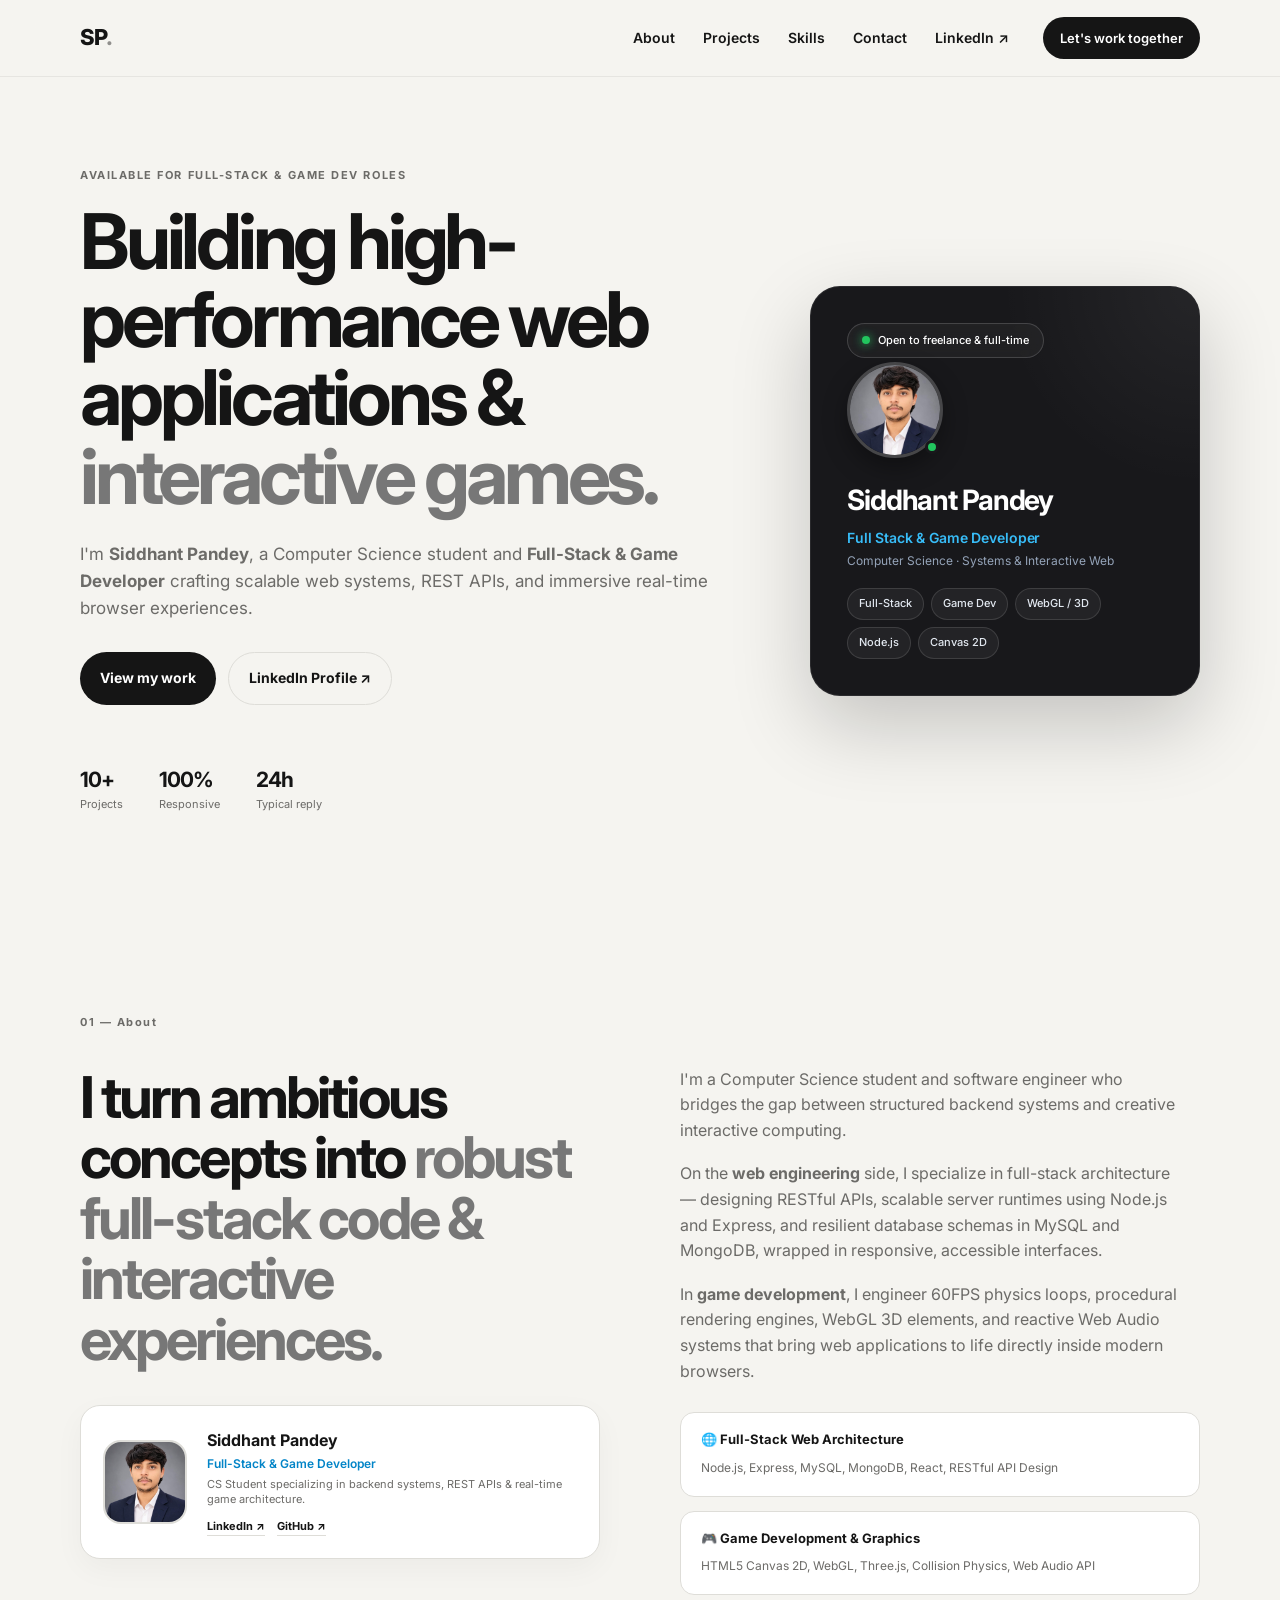
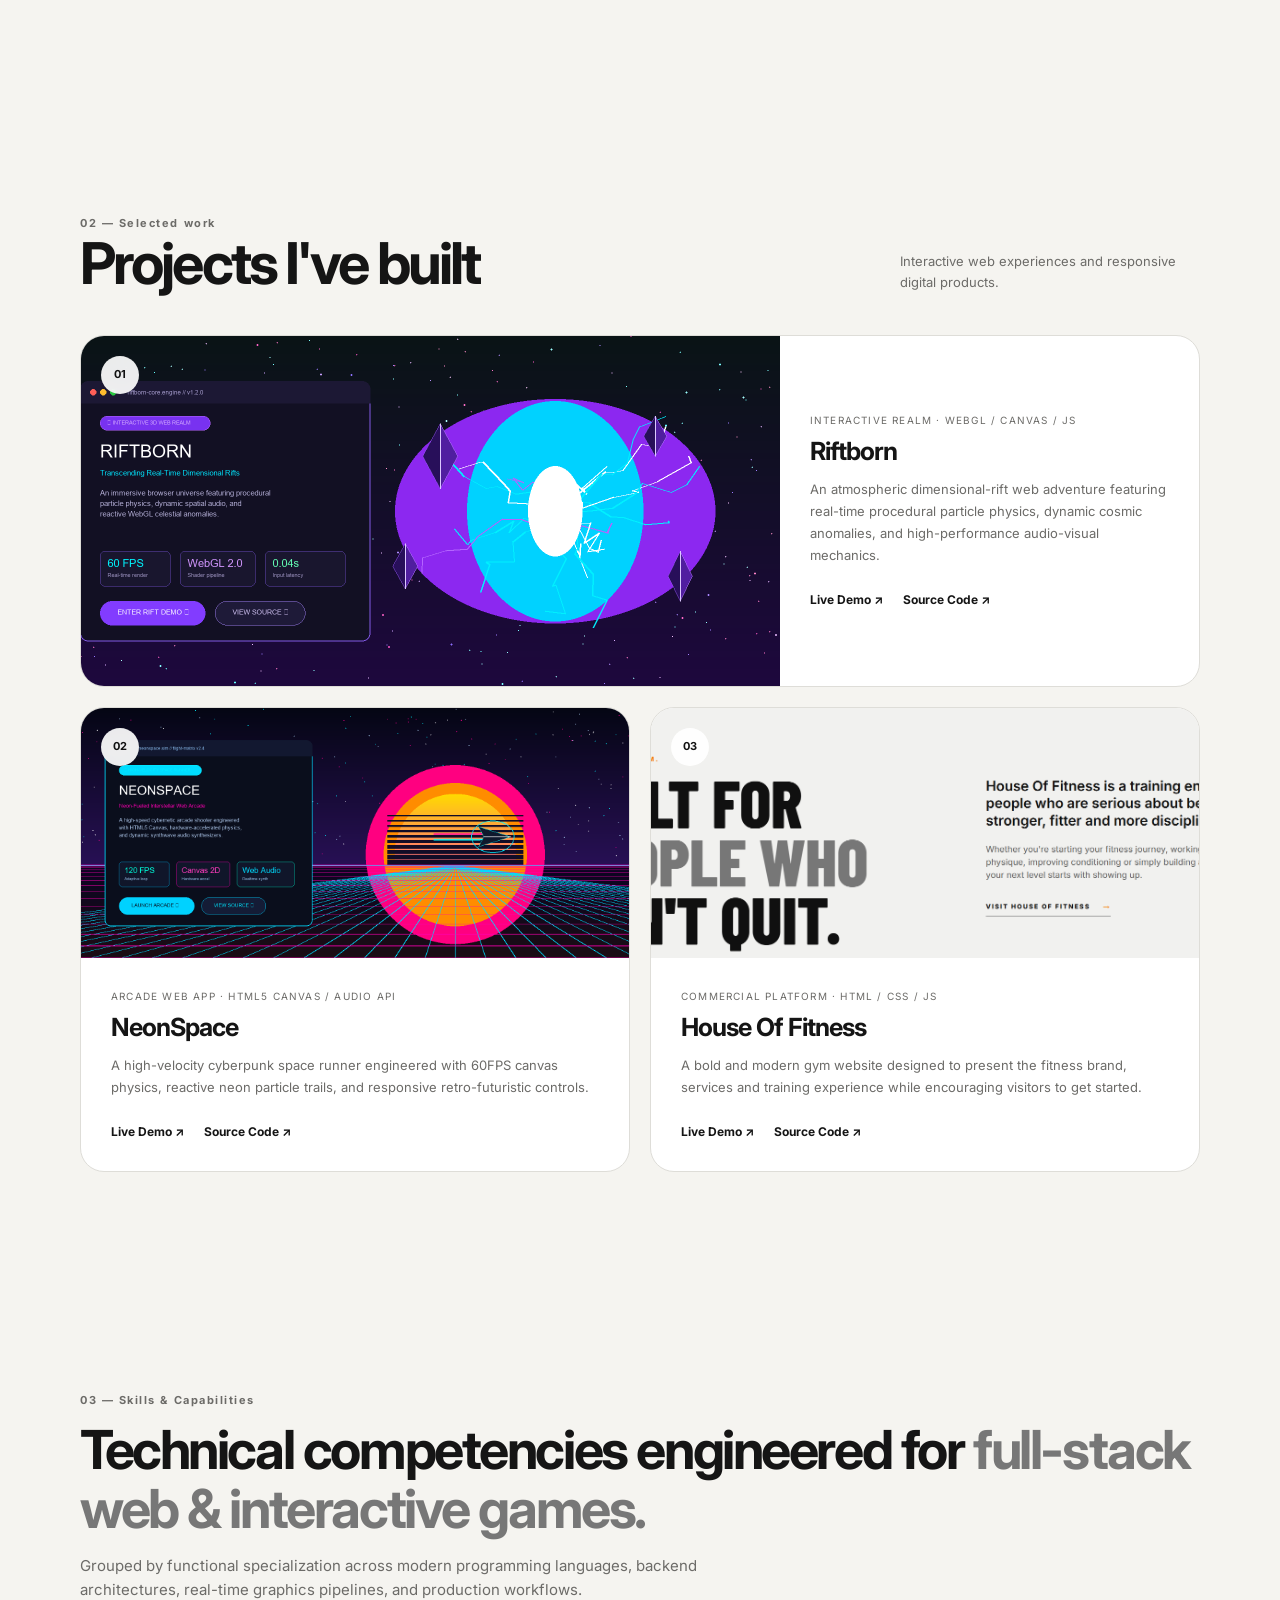
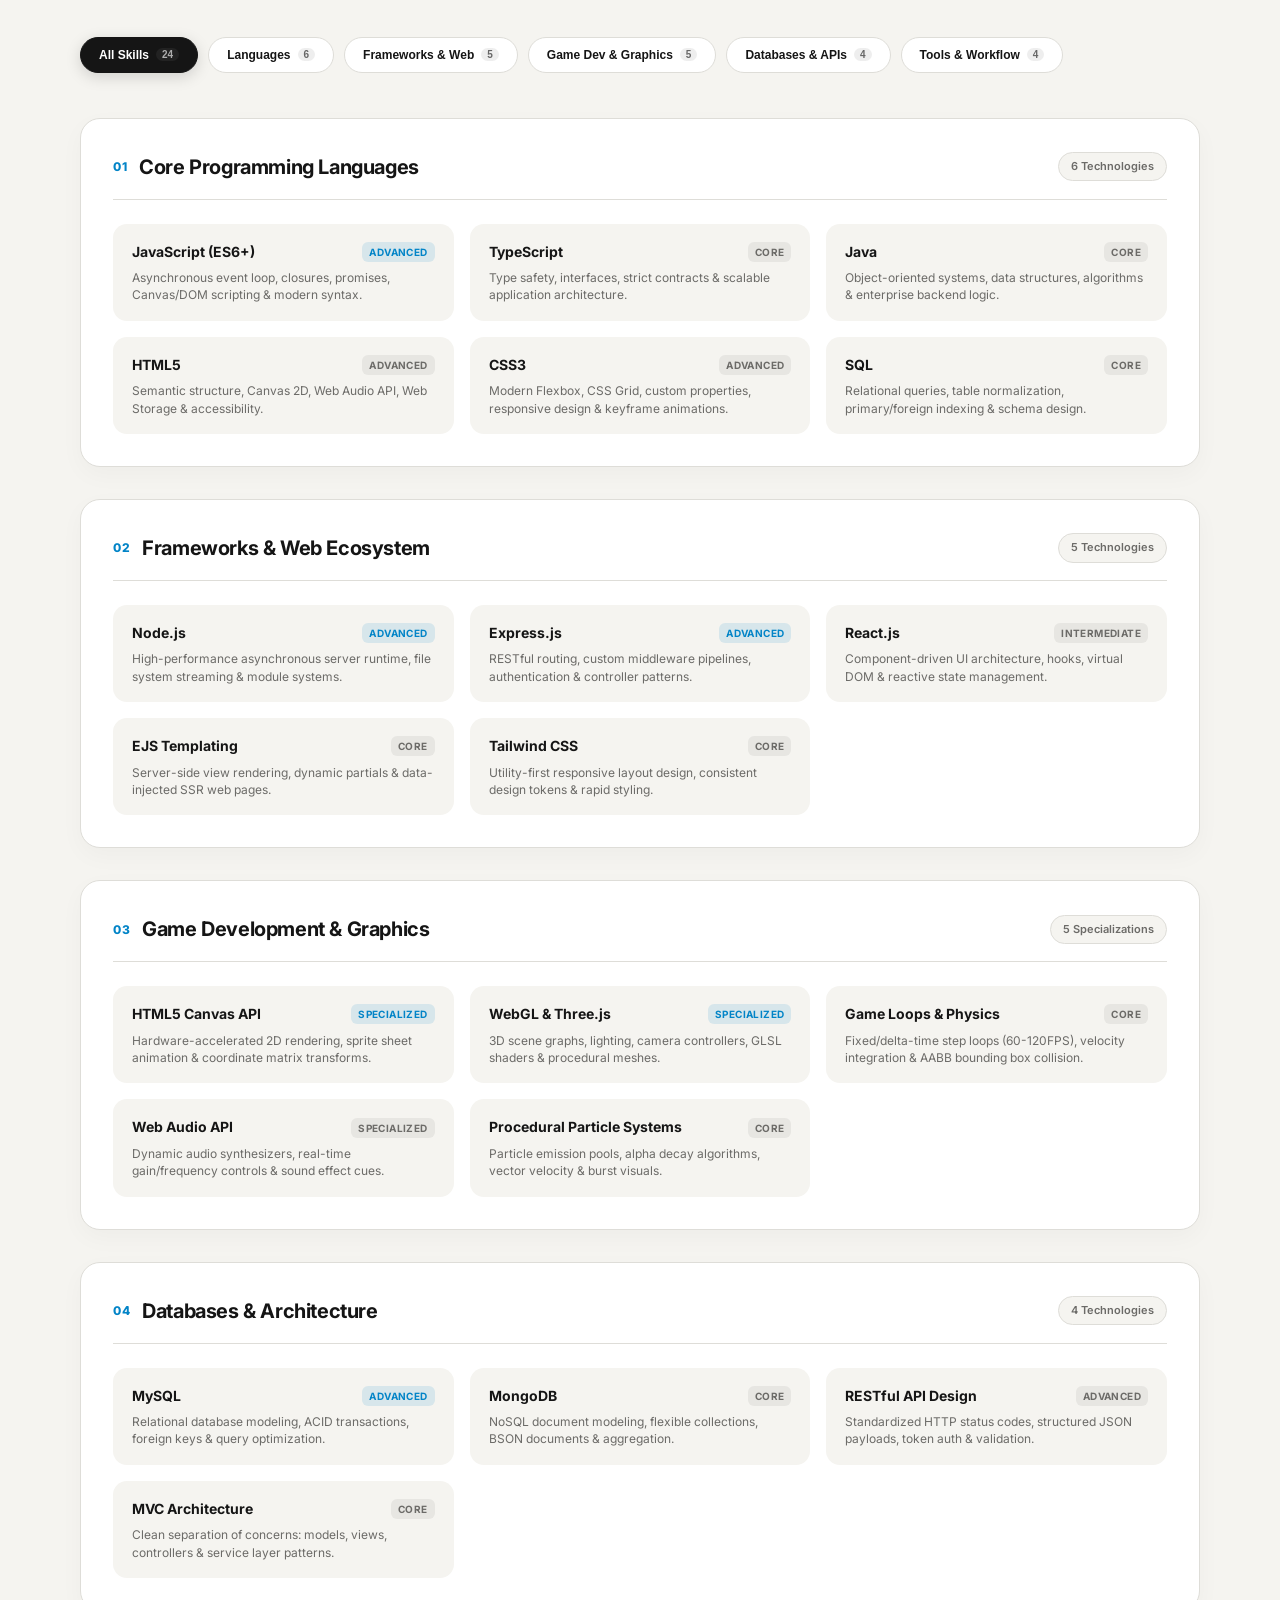
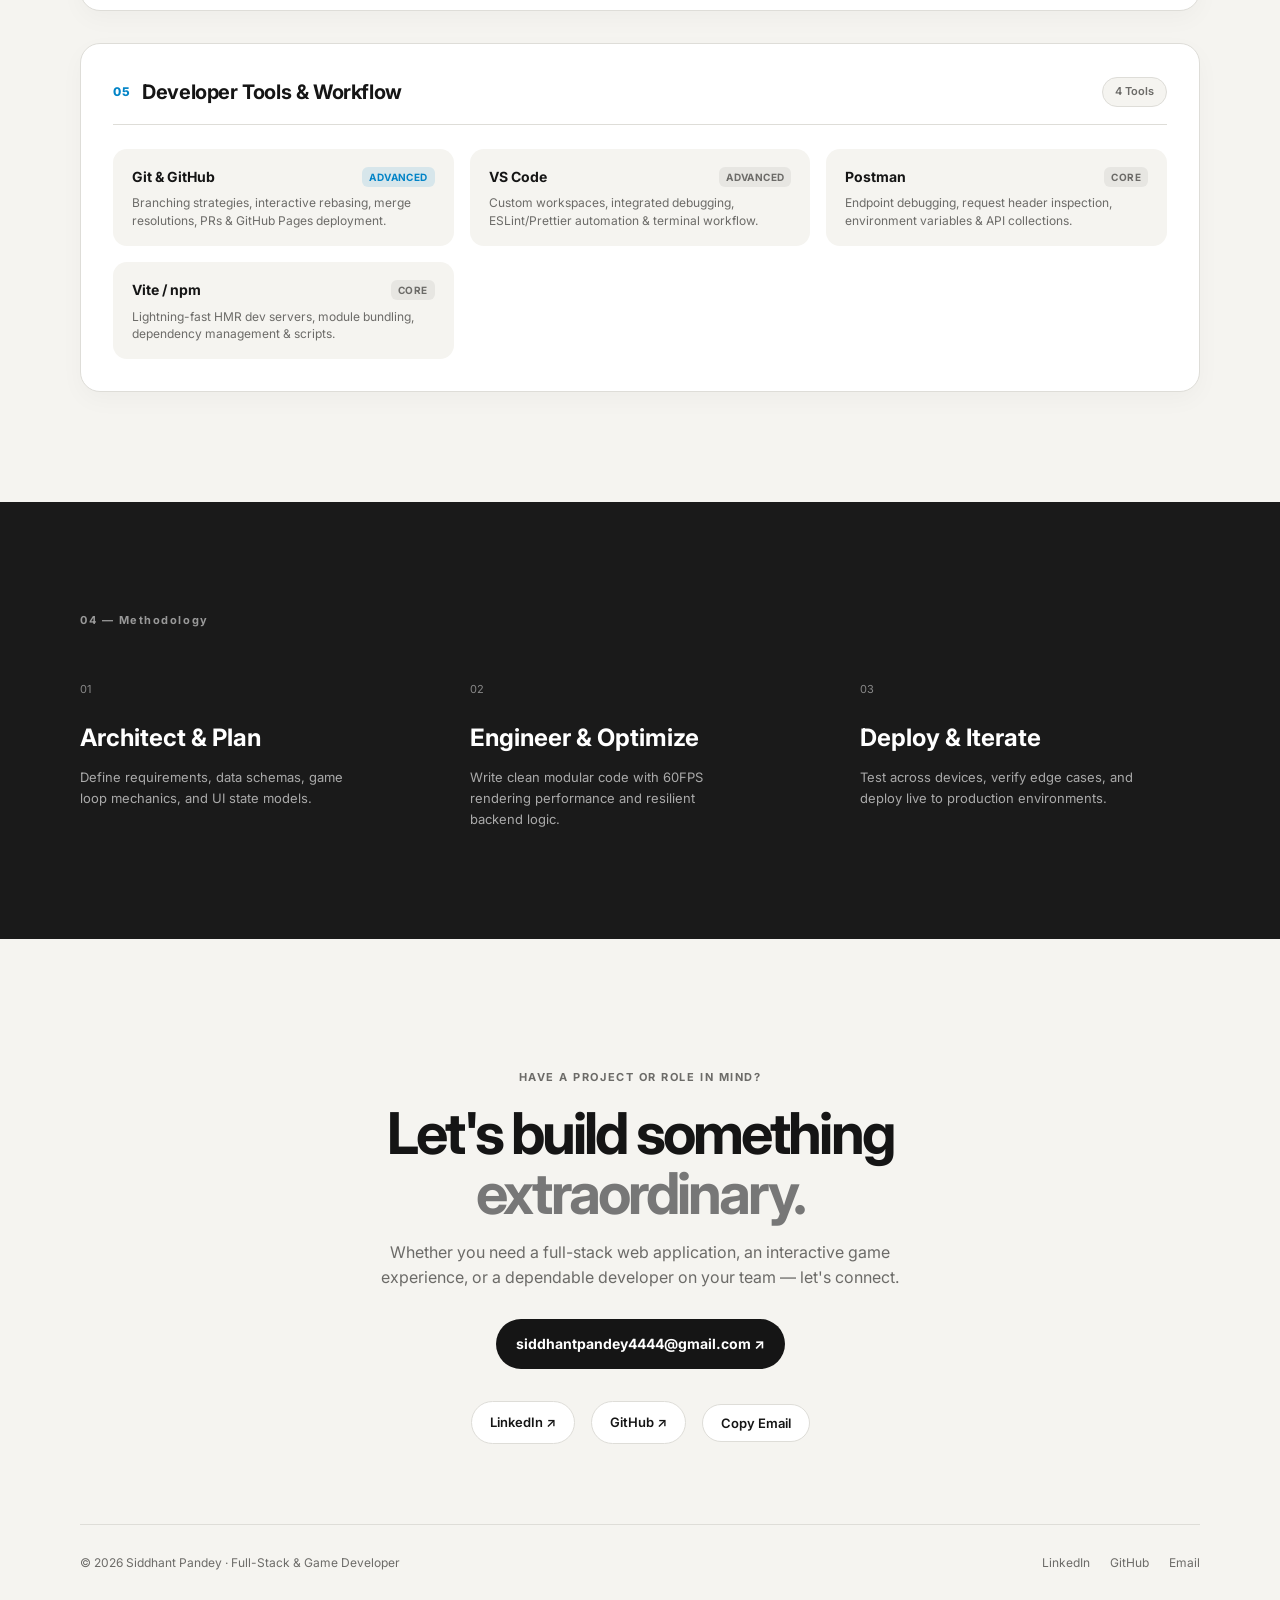
==== commit d81a6189: "Update project count to 10+ and format markup" ====
--- a/index.html
+++ b/index.html
@@ -1,9 +1,11 @@
 <!DOCTYPE html>
 <html lang="en">
+
 <head>
   <meta charset="UTF-8">
   <meta name="viewport" content="width=device-width, initial-scale=1.0">
-  <meta name="description" content="Siddhant Pandey — Computer Science student, Full-Stack & Game Developer building scalable web systems, REST APIs, and interactive browser games.">
+  <meta name="description"
+    content="Siddhant Pandey — Computer Science student, Full-Stack & Game Developer building scalable web systems, REST APIs, and interactive browser games.">
   <title>Siddhant Pandey — Full-Stack & Game Developer</title>
 
   <!-- Google Font -->
@@ -23,7 +25,8 @@
     <nav class="nav container" aria-label="Primary navigation">
       <a class="logo" href="#home">SP<span>.</span></a>
 
-      <button class="menu-toggle" type="button" aria-label="Open menu" aria-expanded="false" aria-controls="primary-navigation">
+      <button class="menu-toggle" type="button" aria-label="Open menu" aria-expanded="false"
+        aria-controls="primary-navigation">
         ☰
       </button>
 
@@ -32,7 +35,8 @@
         <a href="#projects">Projects</a>
         <a href="#skills">Skills</a>
         <a href="#contact">Contact</a>
-        <a href="https://www.linkedin.com/in/siddhant-pandey-b86201445/" target="_blank" rel="noopener noreferrer">LinkedIn ↗</a>
+        <a href="https://www.linkedin.com/in/siddhant-pandey-b86201445/" target="_blank"
+          rel="noopener noreferrer">LinkedIn ↗</a>
       </div>
 
       <a class="nav-cta" href="#contact">Let's work together</a>
@@ -60,12 +64,13 @@
 
         <div class="hero-actions">
           <a class="button primary" href="#projects">View my work</a>
-          <a class="button secondary" href="https://www.linkedin.com/in/siddhant-pandey-b86201445/" target="_blank" rel="noopener noreferrer">LinkedIn Profile ↗</a>
+          <a class="button secondary" href="https://www.linkedin.com/in/siddhant-pandey-b86201445/" target="_blank"
+            rel="noopener noreferrer">LinkedIn Profile ↗</a>
         </div>
 
         <div class="quick-stats">
           <div>
-            <strong>03</strong>
+            <strong>10+</strong>
             <span>Projects</span>
           </div>
           <div>
@@ -81,7 +86,7 @@
 
       <aside class="hero-card">
         <div class="status"><span class="pulse-dot"></span> Open to freelance & full-time</div>
-        
+
         <div class="avatar-card">
           <img class="avatar-img" src="images/profile.jpg" alt="Siddhant Pandey portrait" width="96" height="96">
           <span class="avatar-online-badge" title="Available for opportunities"></span>
@@ -117,8 +122,10 @@
               <span>Full-Stack & Game Developer</span>
               <p>CS Student specializing in backend systems, REST APIs & real-time game architecture.</p>
               <div class="about-social-row">
-                <a class="about-link" href="https://www.linkedin.com/in/siddhant-pandey-b86201445/" target="_blank" rel="noopener noreferrer">LinkedIn ↗</a>
-                <a class="about-link" href="https://github.com/siddhantpandey2306-gif" target="_blank" rel="noopener noreferrer">GitHub ↗</a>
+                <a class="about-link" href="https://www.linkedin.com/in/siddhant-pandey-b86201445/" target="_blank"
+                  rel="noopener noreferrer">LinkedIn ↗</a>
+                <a class="about-link" href="https://github.com/siddhantpandey2306-gif" target="_blank"
+                  rel="noopener noreferrer">GitHub ↗</a>
               </div>
             </div>
           </div>
@@ -126,13 +133,18 @@
 
         <div class="about-body">
           <p>
-            I'm a Computer Science student and software engineer who bridges the gap between structured backend systems and creative interactive computing.
+            I'm a Computer Science student and software engineer who bridges the gap between structured backend systems
+            and creative interactive computing.
           </p>
           <p>
-            On the <strong>web engineering</strong> side, I specialize in full-stack architecture — designing RESTful APIs, scalable server runtimes using Node.js and Express, and resilient database schemas in MySQL and MongoDB, wrapped in responsive, accessible interfaces.
+            On the <strong>web engineering</strong> side, I specialize in full-stack architecture — designing RESTful
+            APIs, scalable server runtimes using Node.js and Express, and resilient database schemas in MySQL and
+            MongoDB, wrapped in responsive, accessible interfaces.
           </p>
           <p>
-            In <strong>game development</strong>, I engineer 60FPS physics loops, procedural rendering engines, WebGL 3D elements, and reactive Web Audio systems that bring web applications to life directly inside modern browsers.
+            In <strong>game development</strong>, I engineer 60FPS physics loops, procedural rendering engines, WebGL 3D
+            elements, and reactive Web Audio systems that bring web applications to life directly inside modern
+            browsers.
           </p>
 
           <div class="about-focus-pills">
@@ -179,8 +191,10 @@
             </p>
 
             <div class="project-links">
-              <a href="https://siddhantpandey2306-gif.github.io/Riftborn/" target="_blank" rel="noopener noreferrer">Live Demo ↗</a>
-              <a href="https://github.com/siddhantpandey2306-gif/Riftborn" target="_blank" rel="noopener noreferrer">Source Code ↗</a>
+              <a href="https://siddhantpandey2306-gif.github.io/Riftborn/" target="_blank"
+                rel="noopener noreferrer">Live Demo ↗</a>
+              <a href="https://github.com/siddhantpandey2306-gif/Riftborn" target="_blank"
+                rel="noopener noreferrer">Source Code ↗</a>
             </div>
           </div>
         </article>
@@ -201,8 +215,10 @@
             </p>
 
             <div class="project-links">
-              <a href="https://siddhantpandey2306-gif.github.io/NeonSpace/" target="_blank" rel="noopener noreferrer">Live Demo ↗</a>
-              <a href="https://github.com/siddhantpandey2306-gif/NeonSpace" target="_blank" rel="noopener noreferrer">Source Code ↗</a>
+              <a href="https://siddhantpandey2306-gif.github.io/NeonSpace/" target="_blank"
+                rel="noopener noreferrer">Live Demo ↗</a>
+              <a href="https://github.com/siddhantpandey2306-gif/NeonSpace" target="_blank"
+                rel="noopener noreferrer">Source Code ↗</a>
             </div>
           </div>
         </article>
@@ -224,8 +240,10 @@
             </p>
 
             <div class="project-links">
-              <a href="https://siddhantpandey2306-gif.github.io/Gym-website-Preview/" target="_blank" rel="noopener noreferrer">Live Demo ↗</a>
-              <a href="https://github.com/siddhantpandey2306-gif/Gym-website-Preview" target="_blank" rel="noopener noreferrer">Source Code ↗</a>
+              <a href="https://siddhantpandey2306-gif.github.io/Gym-website-Preview/" target="_blank"
+                rel="noopener noreferrer">Live Demo ↗</a>
+              <a href="https://github.com/siddhantpandey2306-gif/Gym-website-Preview" target="_blank"
+                rel="noopener noreferrer">Source Code ↗</a>
             </div>
           </div>
         </article>
@@ -599,7 +617,8 @@
   <footer class="footer container">
     <span>© 2026 Siddhant Pandey · Full-Stack & Game Developer</span>
     <div class="footer-links">
-      <a href="https://www.linkedin.com/in/siddhant-pandey-b86201445/" target="_blank" rel="noopener noreferrer">LinkedIn</a>
+      <a href="https://www.linkedin.com/in/siddhant-pandey-b86201445/" target="_blank"
+        rel="noopener noreferrer">LinkedIn</a>
       <a href="https://github.com/siddhantpandey2306-gif" target="_blank" rel="noopener noreferrer">GitHub</a>
       <a href="mailto:siddhantpandey4444@gmail.com">Email</a>
     </div>
@@ -607,4 +626,5 @@
 
   <script src="script.js"></script>
 </body>
-</html>
+
+</html>
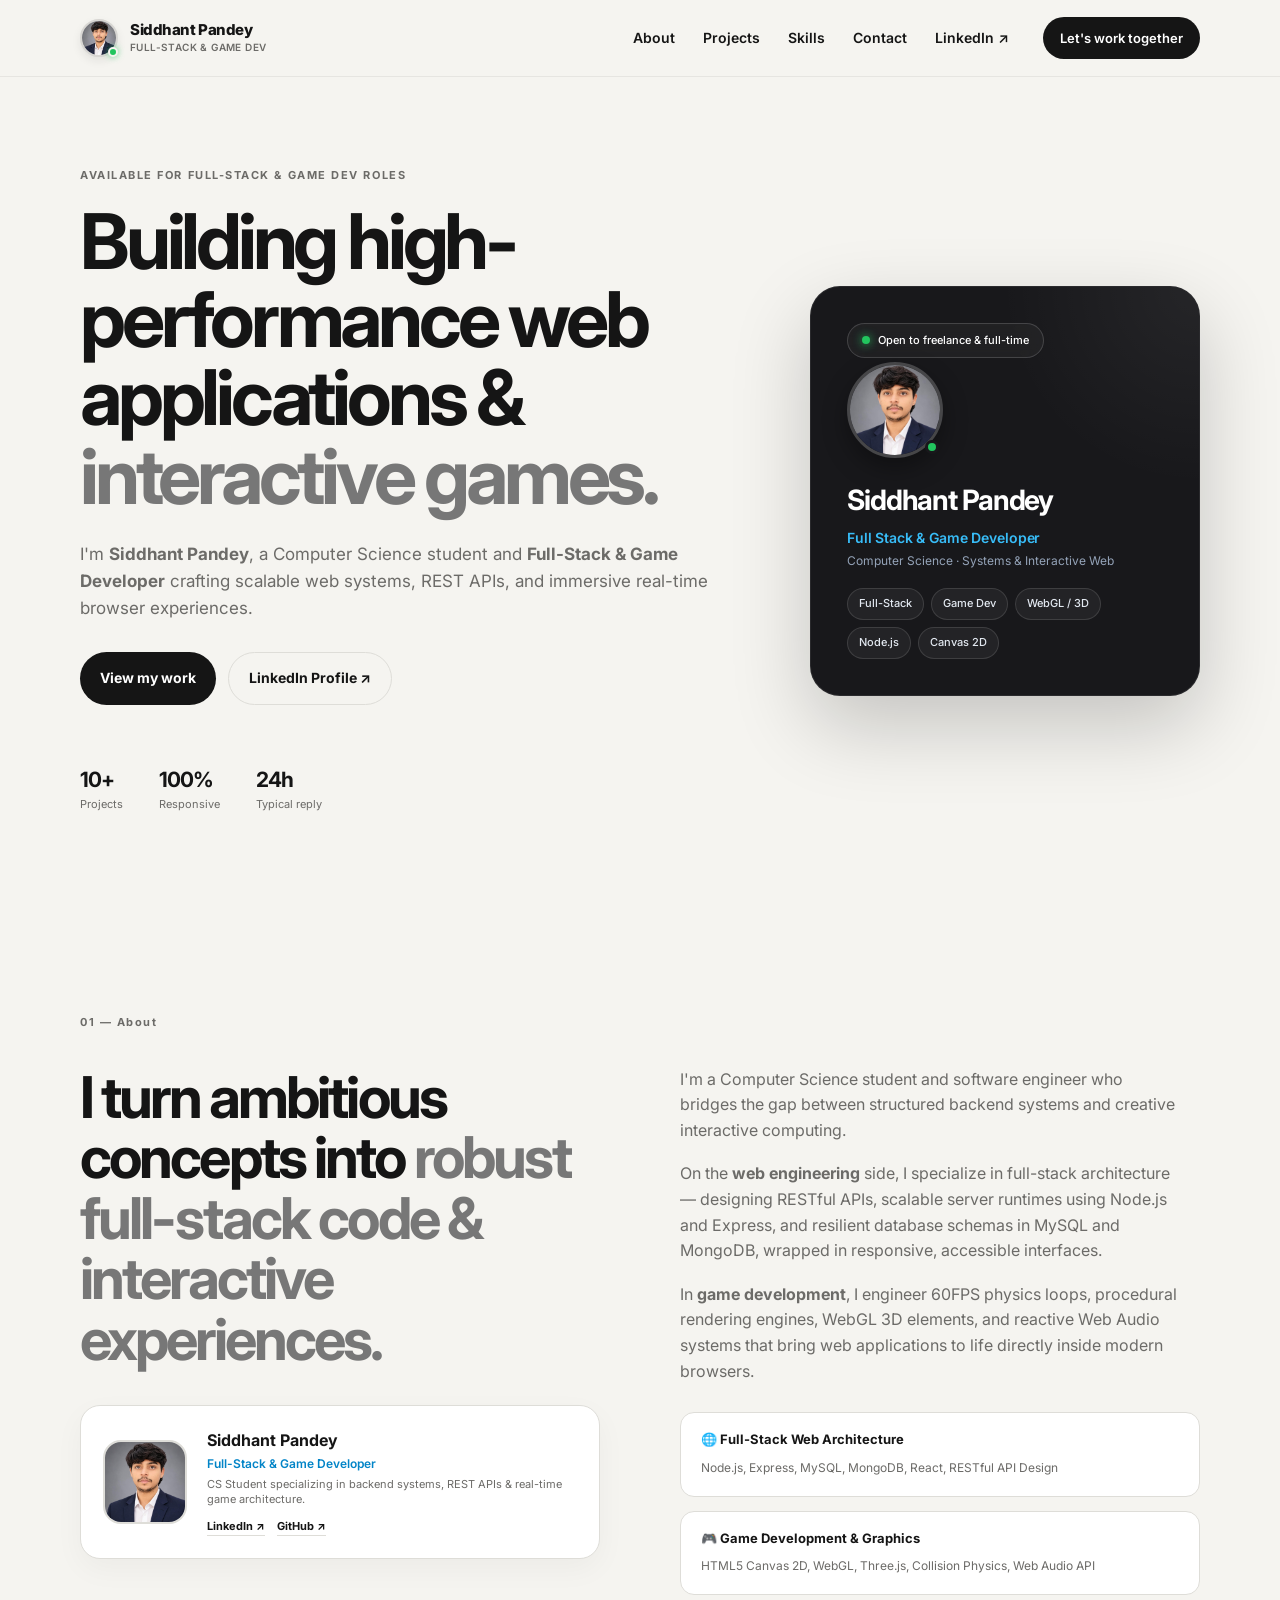
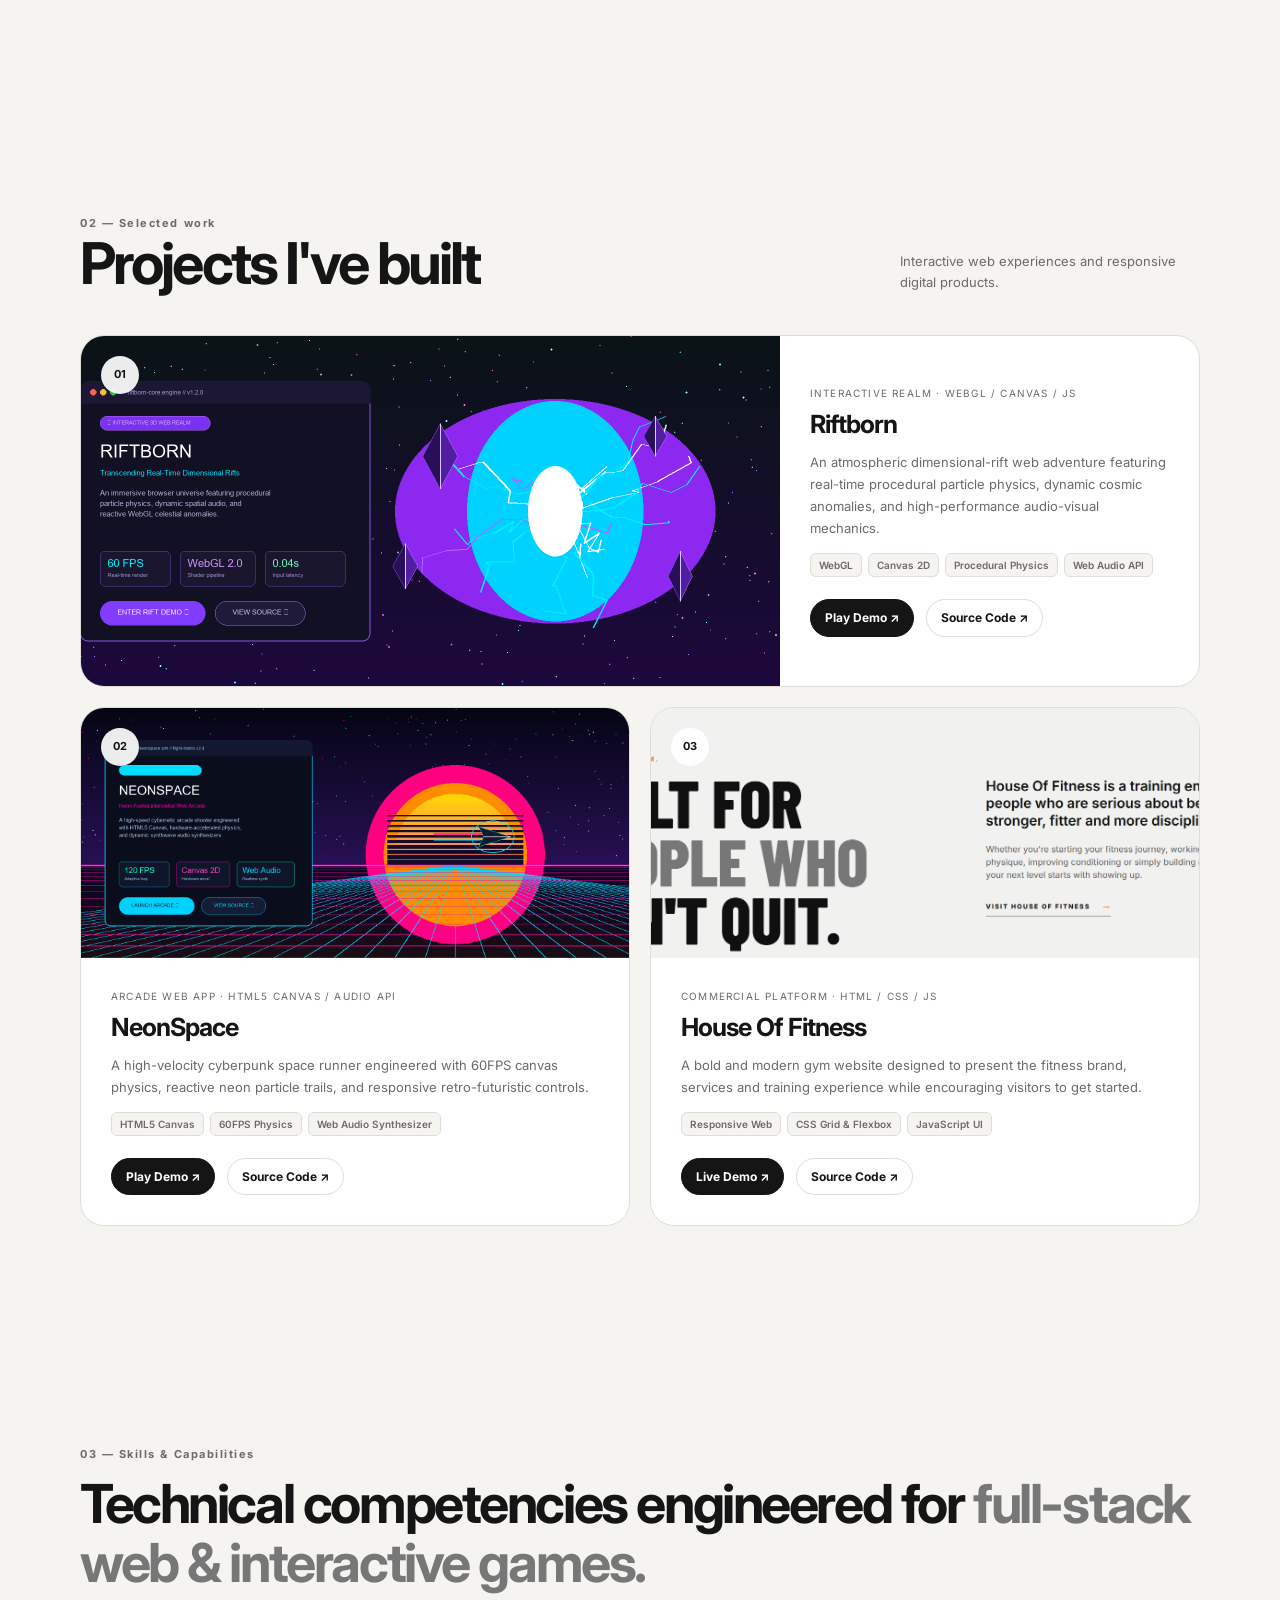
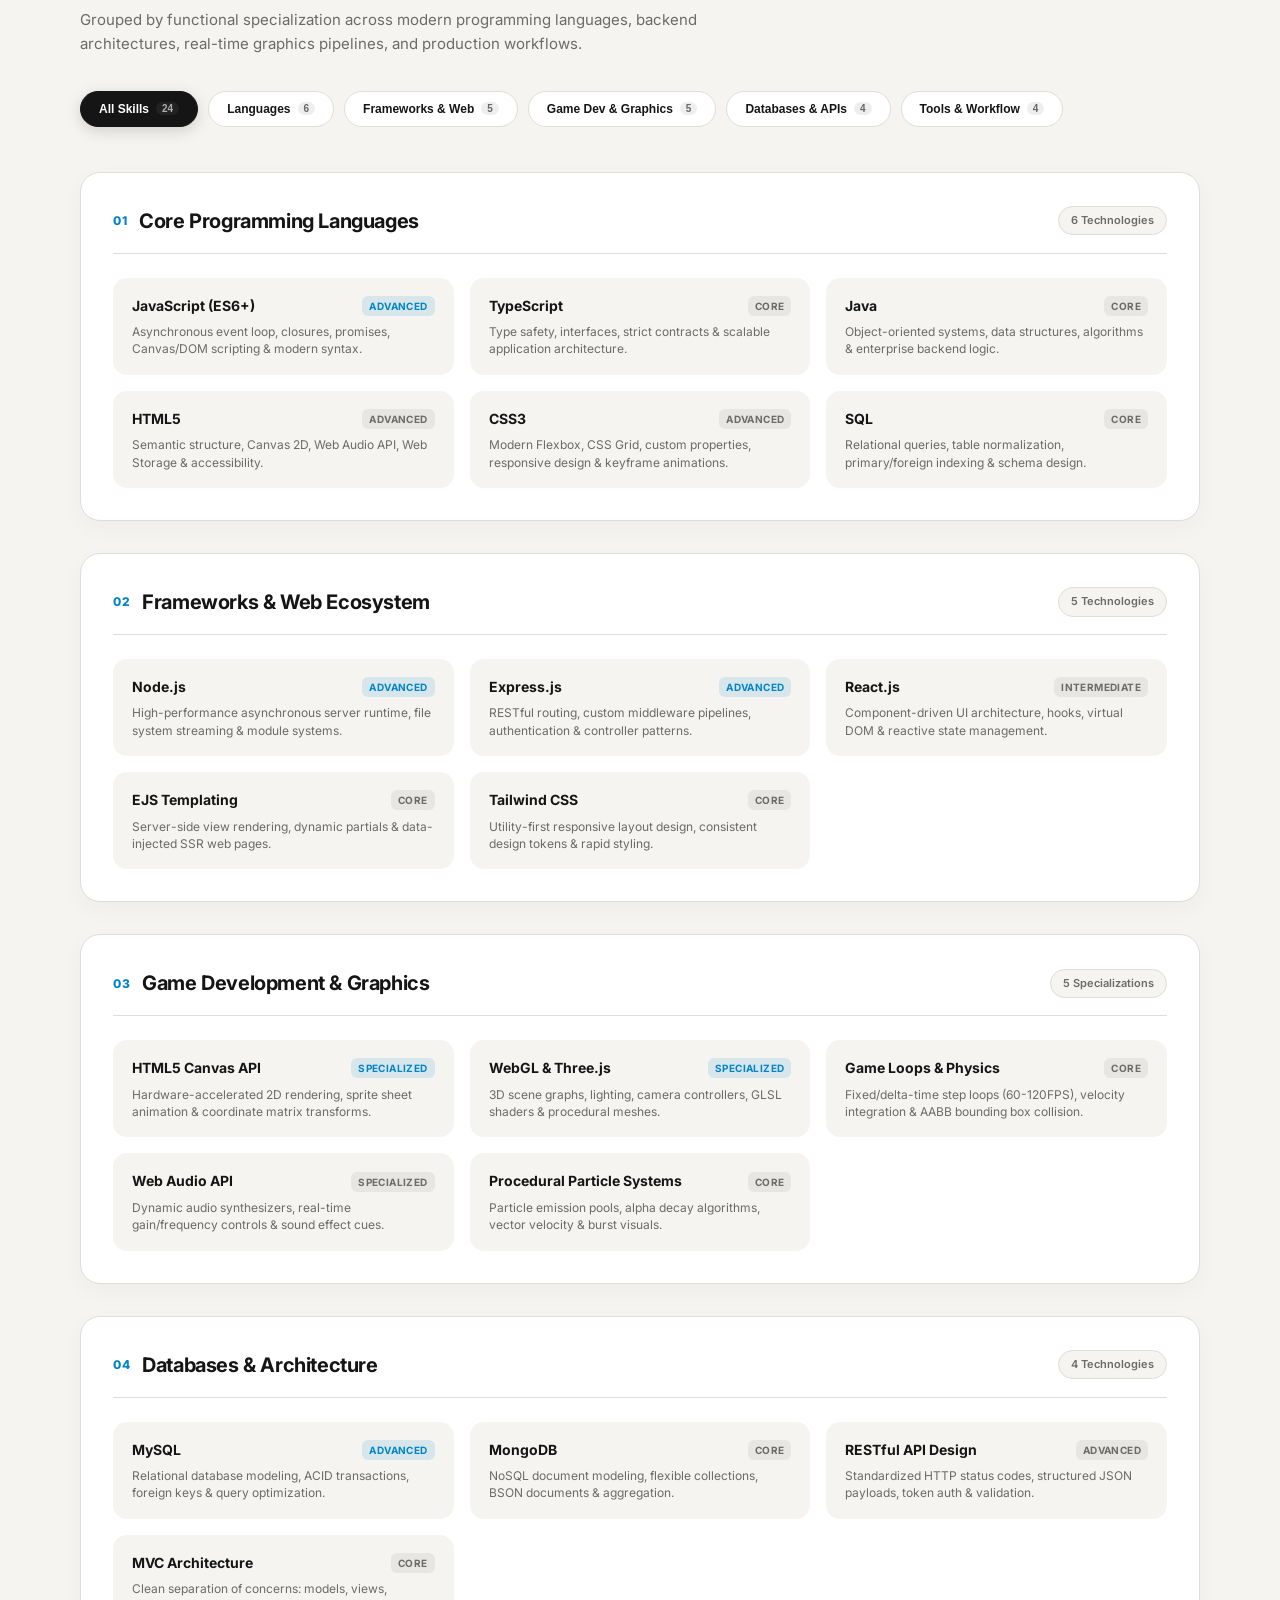
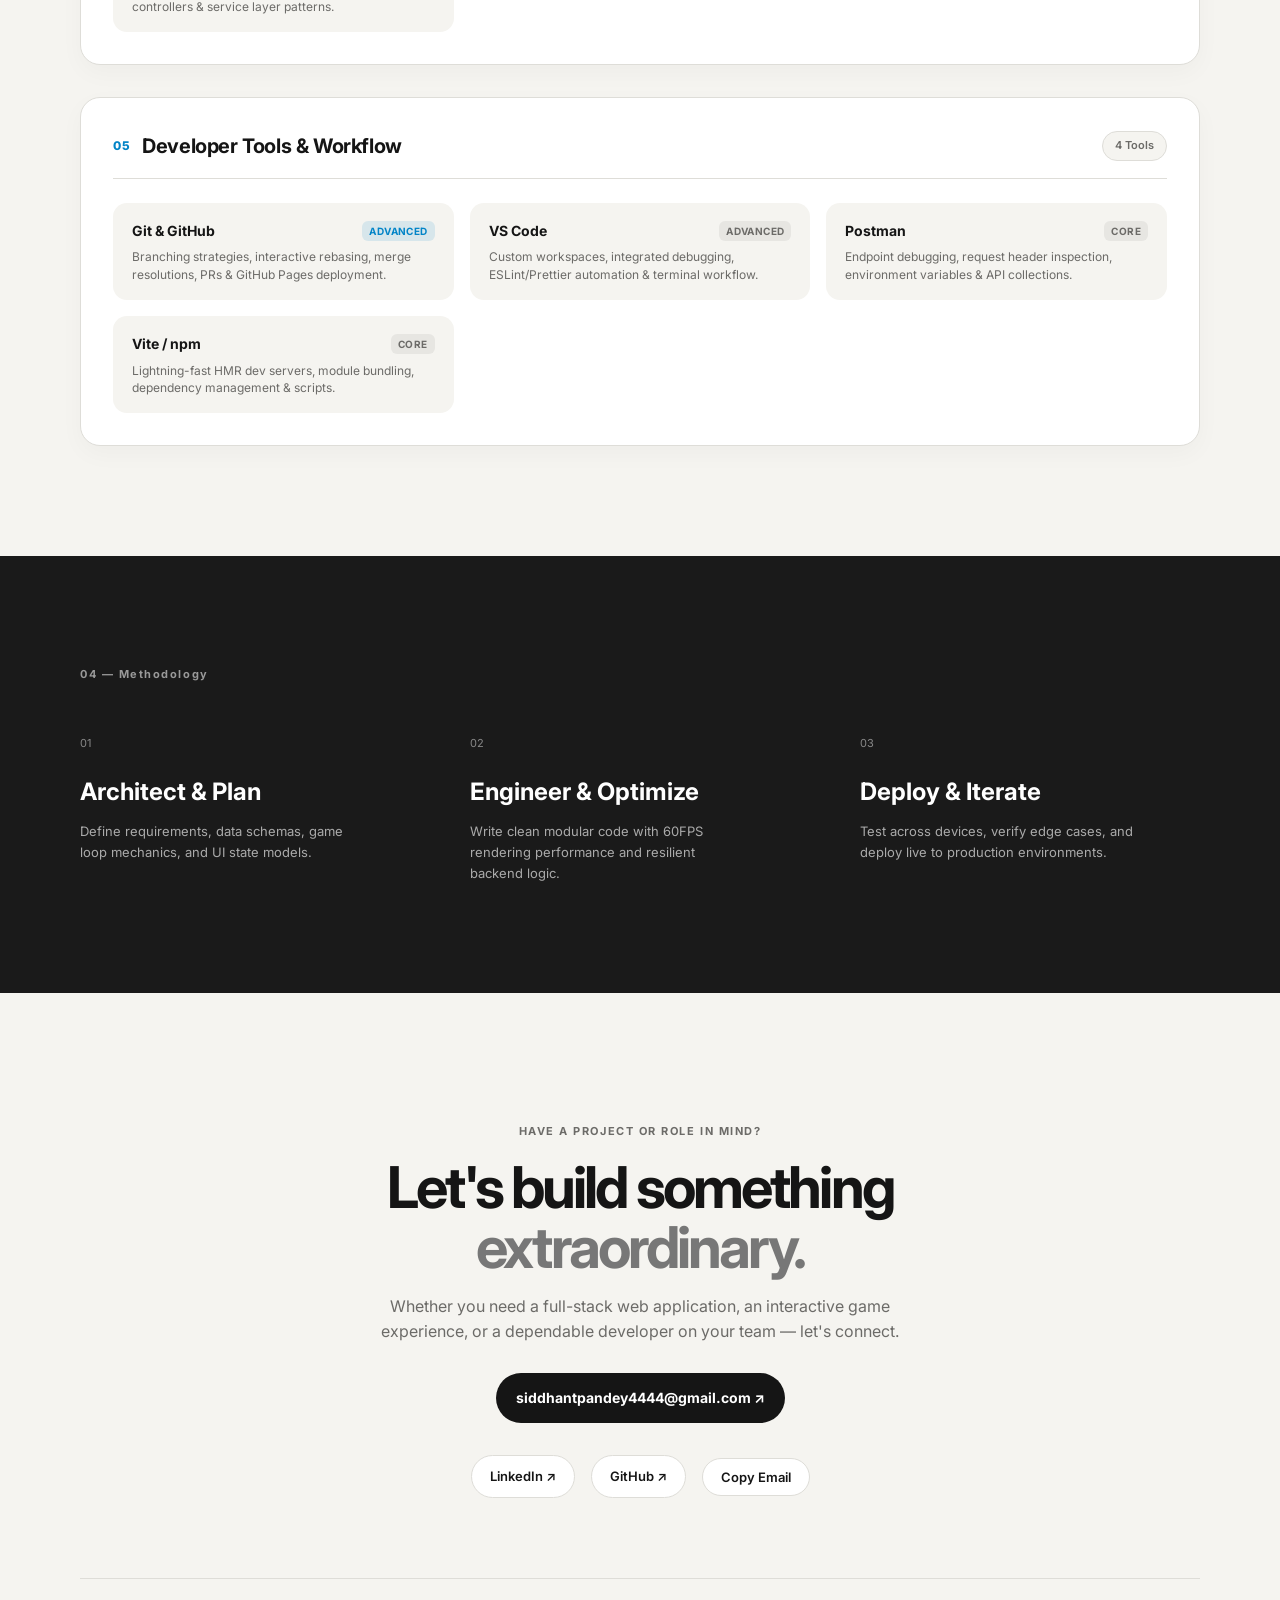
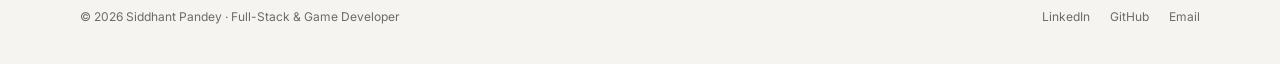
==== commit a2d07341: "Fix 404 live demos by adding playable Riftborn and NeonSpace games, replace text logo with profile b" ====
--- a/index.html
+++ b/index.html
@@ -8,6 +8,9 @@
     content="Siddhant Pandey — Computer Science student, Full-Stack & Game Developer building scalable web systems, REST APIs, and interactive browser games.">
   <title>Siddhant Pandey — Full-Stack & Game Developer</title>
 
+  <!-- Favicon -->
+  <link rel="icon" type="image/jpeg" href="images/profile.jpg">
+
   <!-- Google Font -->
   <link rel="preconnect" href="https://fonts.googleapis.com">
   <link rel="preconnect" href="https://fonts.gstatic.com" crossorigin>
@@ -23,7 +26,16 @@
   ========================================== -->
   <header class="site-header">
     <nav class="nav container" aria-label="Primary navigation">
-      <a class="logo" href="#home">SP<span>.</span></a>
+      <a class="logo" href="#home" aria-label="Siddhant Pandey Home">
+        <div class="logo-avatar-wrap">
+          <img class="logo-avatar-img" src="images/profile.jpg" alt="Siddhant Pandey">
+          <span class="logo-online-dot" title="Open to opportunities"></span>
+        </div>
+        <div class="logo-text-wrap">
+          <span class="logo-name">Siddhant Pandey</span>
+          <span class="logo-role">Full-Stack & Game Dev</span>
+        </div>
+      </a>
 
       <button class="menu-toggle" type="button" aria-label="Open menu" aria-expanded="false"
         aria-controls="primary-navigation">
@@ -190,10 +202,17 @@
               high-performance audio-visual mechanics.
             </p>
 
+            <div class="project-tech-tags">
+              <span>WebGL</span>
+              <span>Canvas 2D</span>
+              <span>Procedural Physics</span>
+              <span>Web Audio API</span>
+            </div>
+
             <div class="project-links">
-              <a href="https://siddhantpandey2306-gif.github.io/Riftborn/" target="_blank"
-                rel="noopener noreferrer">Live Demo ↗</a>
-              <a href="https://github.com/siddhantpandey2306-gif/Riftborn" target="_blank"
+              <a class="project-link-primary" href="projects/riftborn/index.html" target="_blank"
+                rel="noopener noreferrer">Play Demo ↗</a>
+              <a href="https://github.com/siddhantpandey2306-gif/Portfolio-Website/tree/main/projects/riftborn" target="_blank"
                 rel="noopener noreferrer">Source Code ↗</a>
             </div>
           </div>
@@ -214,10 +233,16 @@
               physics, reactive neon particle trails, and responsive retro-futuristic controls.
             </p>
 
+            <div class="project-tech-tags">
+              <span>HTML5 Canvas</span>
+              <span>60FPS Physics</span>
+              <span>Web Audio Synthesizer</span>
+            </div>
+
             <div class="project-links">
-              <a href="https://siddhantpandey2306-gif.github.io/NeonSpace/" target="_blank"
-                rel="noopener noreferrer">Live Demo ↗</a>
-              <a href="https://github.com/siddhantpandey2306-gif/NeonSpace" target="_blank"
+              <a class="project-link-primary" href="projects/neonspace/index.html" target="_blank"
+                rel="noopener noreferrer">Play Demo ↗</a>
+              <a href="https://github.com/siddhantpandey2306-gif/Portfolio-Website/tree/main/projects/neonspace" target="_blank"
                 rel="noopener noreferrer">Source Code ↗</a>
             </div>
           </div>
@@ -239,8 +264,14 @@
               to get started.
             </p>
 
+            <div class="project-tech-tags">
+              <span>Responsive Web</span>
+              <span>CSS Grid & Flexbox</span>
+              <span>JavaScript UI</span>
+            </div>
+
             <div class="project-links">
-              <a href="https://siddhantpandey2306-gif.github.io/Gym-website-Preview/" target="_blank"
+              <a class="project-link-primary" href="https://siddhantpandey2306-gif.github.io/Gym-website-Preview/" target="_blank"
                 rel="noopener noreferrer">Live Demo ↗</a>
               <a href="https://github.com/siddhantpandey2306-gif/Gym-website-Preview" target="_blank"
                 rel="noopener noreferrer">Source Code ↗</a>
--- a/style.css
+++ b/style.css
@@ -67,13 +67,65 @@
 
 .logo {
   margin-right: auto;
-  font-size: 22px;
+  display: inline-flex;
+  align-items: center;
+  gap: 12px;
+  text-decoration: none;
+  transition: transform 0.2s ease;
+}
+
+.logo:hover {
+  transform: translateY(-1px);
+}
+
+.logo-avatar-wrap {
+  position: relative;
+  width: 38px;
+  height: 38px;
+  flex-shrink: 0;
+}
+
+.logo-avatar-img {
+  width: 100%;
+  height: 100%;
+  border-radius: 50%;
+  object-fit: cover;
+  border: 2px solid rgba(0, 0, 0, 0.12);
+  box-shadow: 0 4px 10px rgba(0, 0, 0, 0.08);
+  display: block;
+}
+
+.logo-online-dot {
+  position: absolute;
+  bottom: 0px;
+  right: 0px;
+  width: 10px;
+  height: 10px;
+  border-radius: 50%;
+  background: #22c55e;
+  border: 2px solid var(--bg);
+  box-shadow: 0 0 6px rgba(34, 197, 94, 0.6);
+}
+
+.logo-text-wrap {
+  display: flex;
+  flex-direction: column;
+}
+
+.logo-name {
+  font-size: 15px;
   font-weight: 800;
-  letter-spacing: -1px;
-}
-
-.logo span {
-  opacity: 0.45;
+  letter-spacing: -0.03em;
+  color: var(--text);
+  line-height: 1.15;
+}
+
+.logo-role {
+  font-size: 10px;
+  font-weight: 600;
+  color: var(--muted);
+  letter-spacing: 0.04em;
+  text-transform: uppercase;
 }
 
 .nav-links {
@@ -578,13 +630,61 @@
   line-height: 1.7;
 }
 
+.project-tech-tags {
+  display: flex;
+  flex-wrap: wrap;
+  gap: 6px;
+  margin-top: 14px;
+}
+
+.project-tech-tags span {
+  font-size: 10px;
+  font-weight: 600;
+  padding: 3px 8px;
+  border-radius: 6px;
+  background: var(--bg);
+  border: 1px solid var(--line);
+  color: var(--muted);
+}
+
 .project-links {
   display: flex;
+  align-items: center;
   flex-wrap: wrap;
-  gap: 20px;
-  margin-top: 24px;
+  gap: 12px;
+  margin-top: 22px;
   font-size: 12px;
   font-weight: 700;
+}
+
+.project-links a {
+  padding: 8px 14px;
+  border-radius: 999px;
+  border: 1px solid var(--line);
+  background: var(--surface);
+  transition: all 0.2s ease;
+  display: inline-flex;
+  align-items: center;
+  gap: 5px;
+}
+
+.project-links a:hover {
+  opacity: 1;
+  border-color: #000;
+  transform: translateY(-1px);
+  box-shadow: 0 4px 12px rgba(0, 0, 0, 0.06);
+}
+
+.project-links a.project-link-primary {
+  background: var(--text);
+  color: #fff;
+  border-color: var(--text);
+}
+
+.project-links a.project-link-primary:hover {
+  background: #0284c7;
+  border-color: #0284c7;
+  color: #fff;
 }
 
 /* =========================================
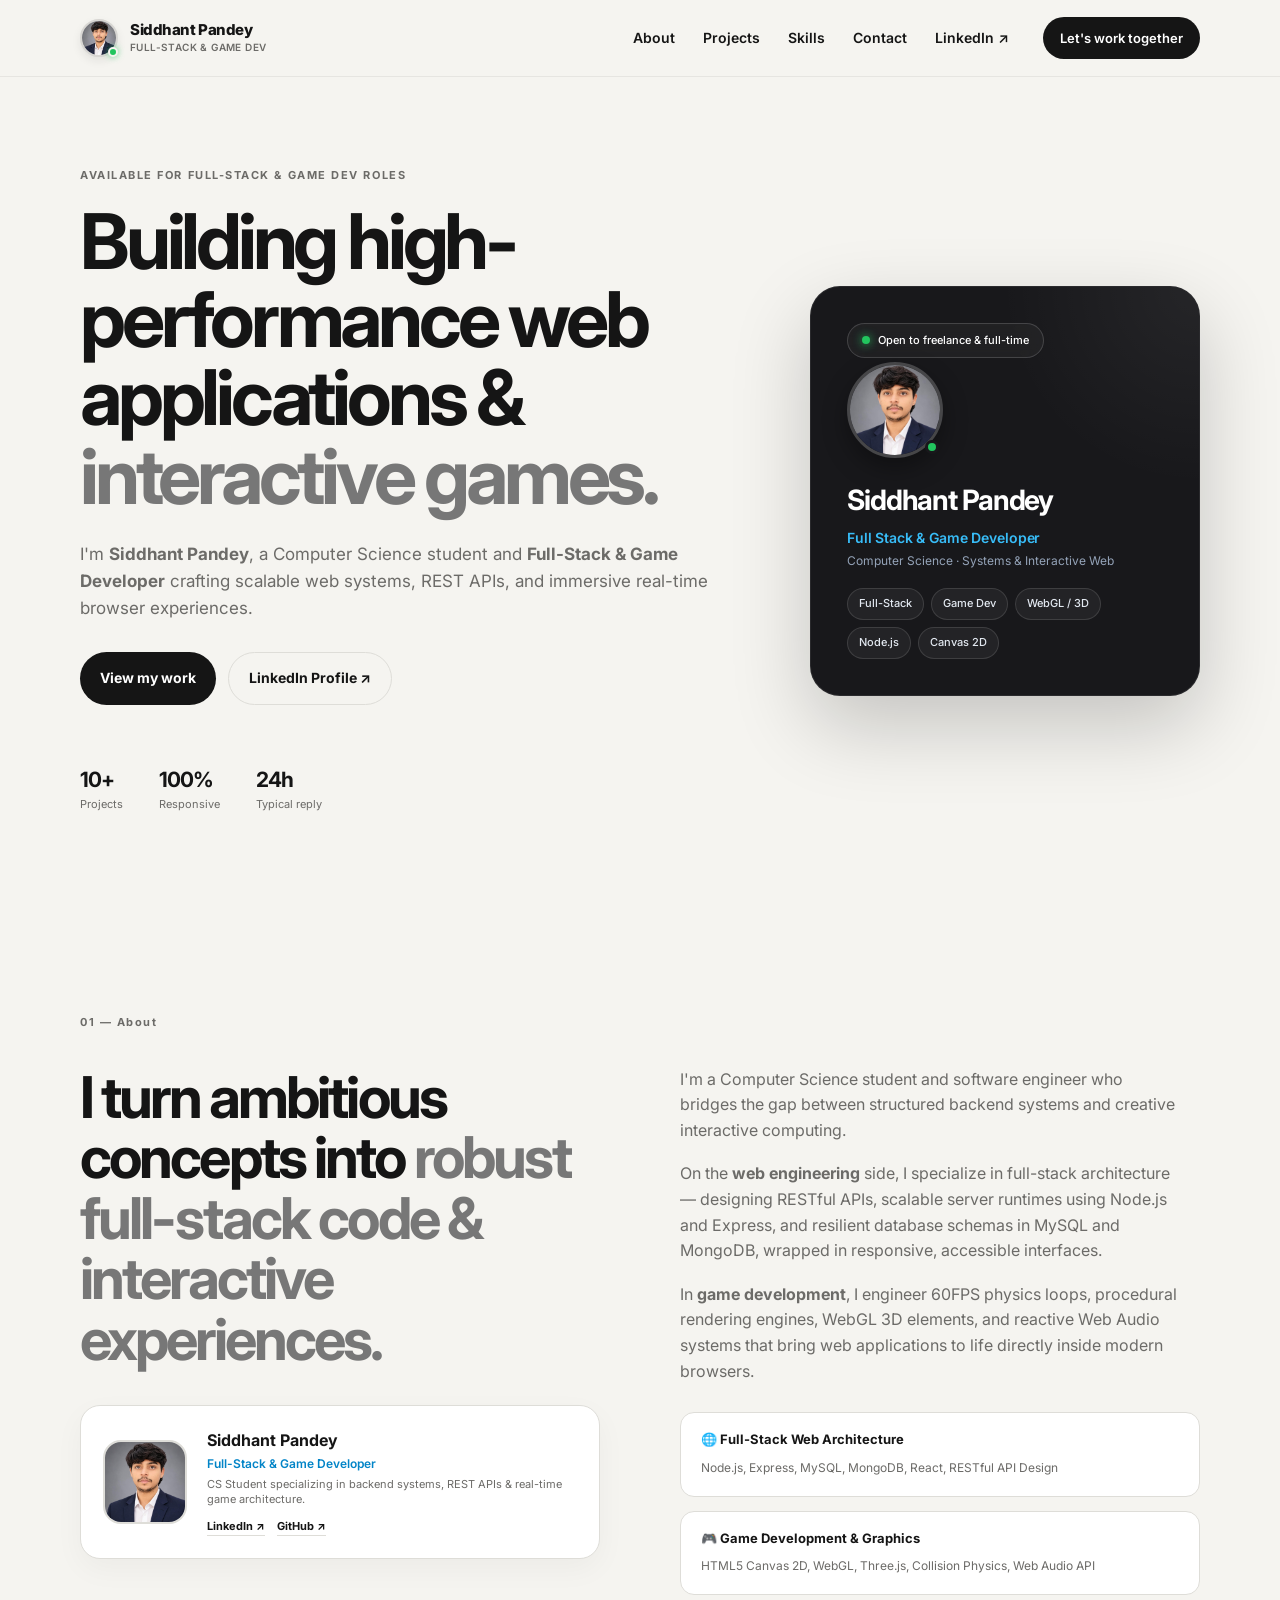
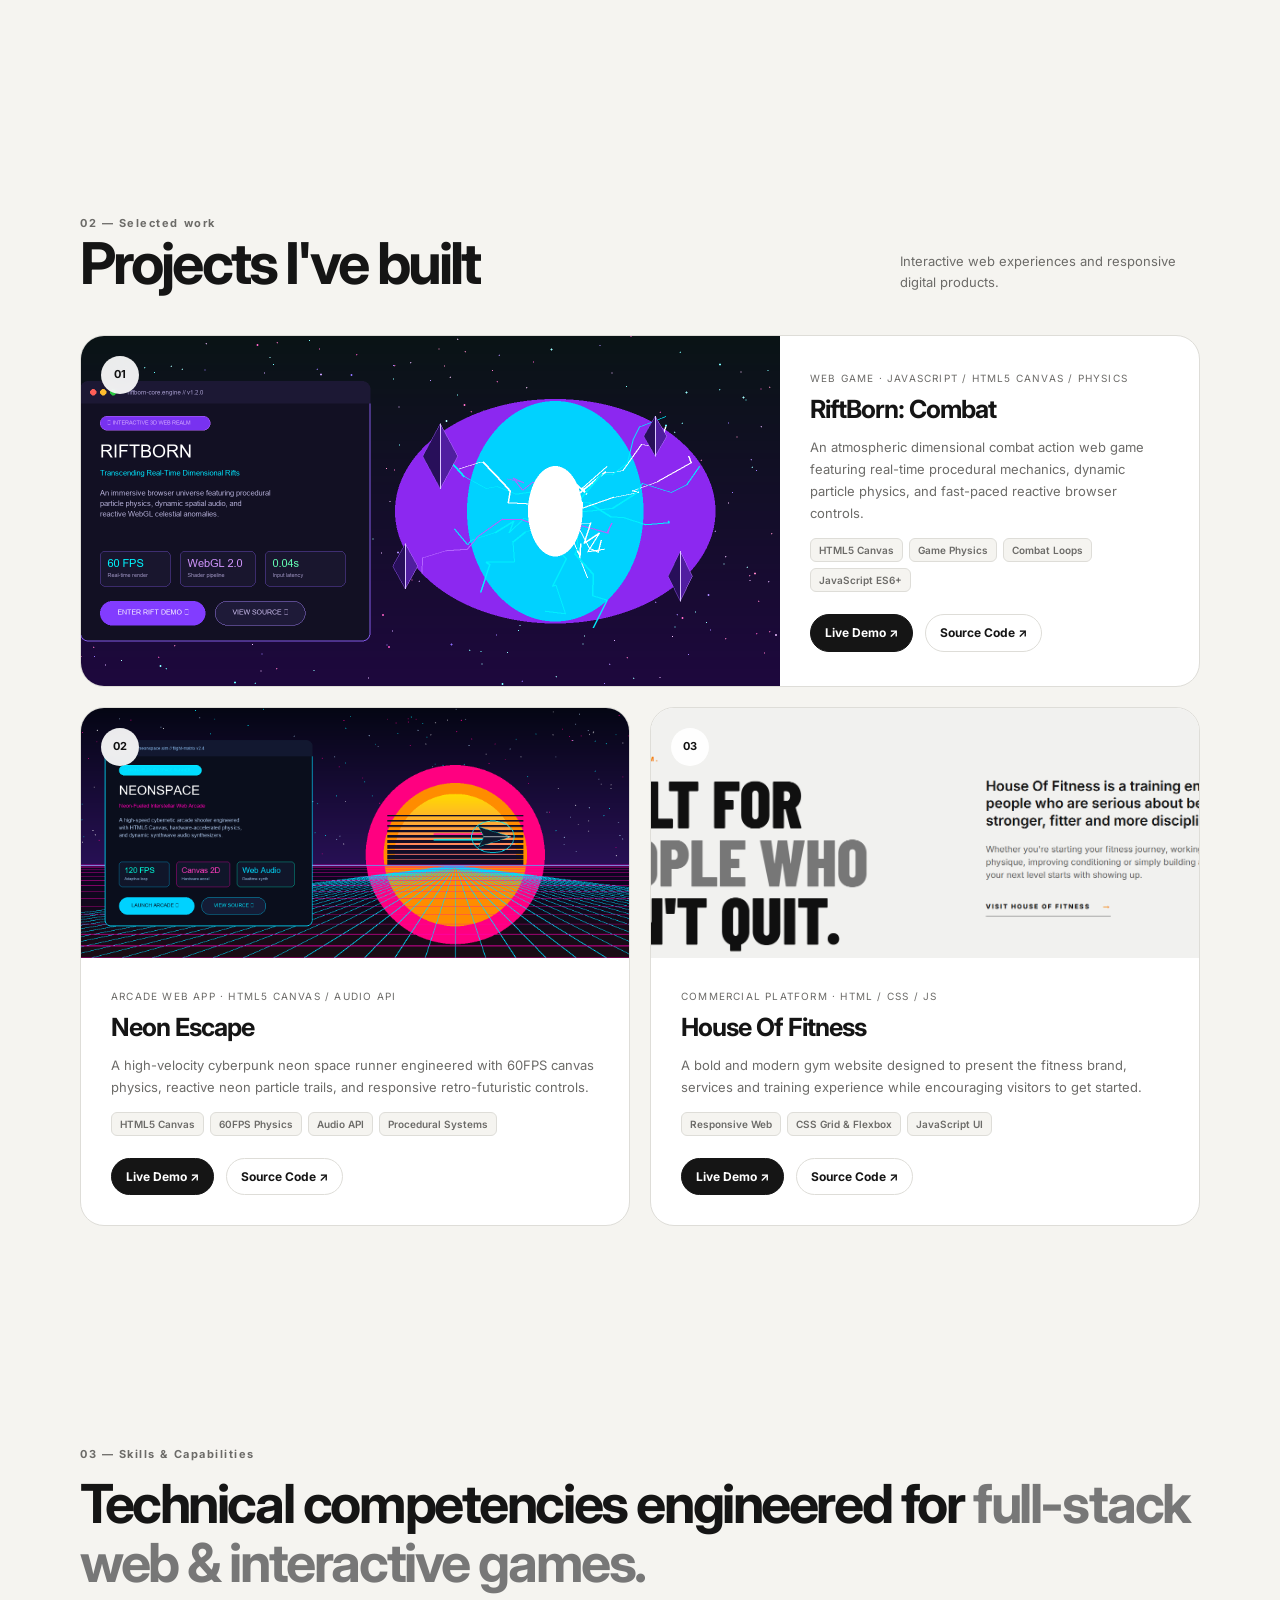
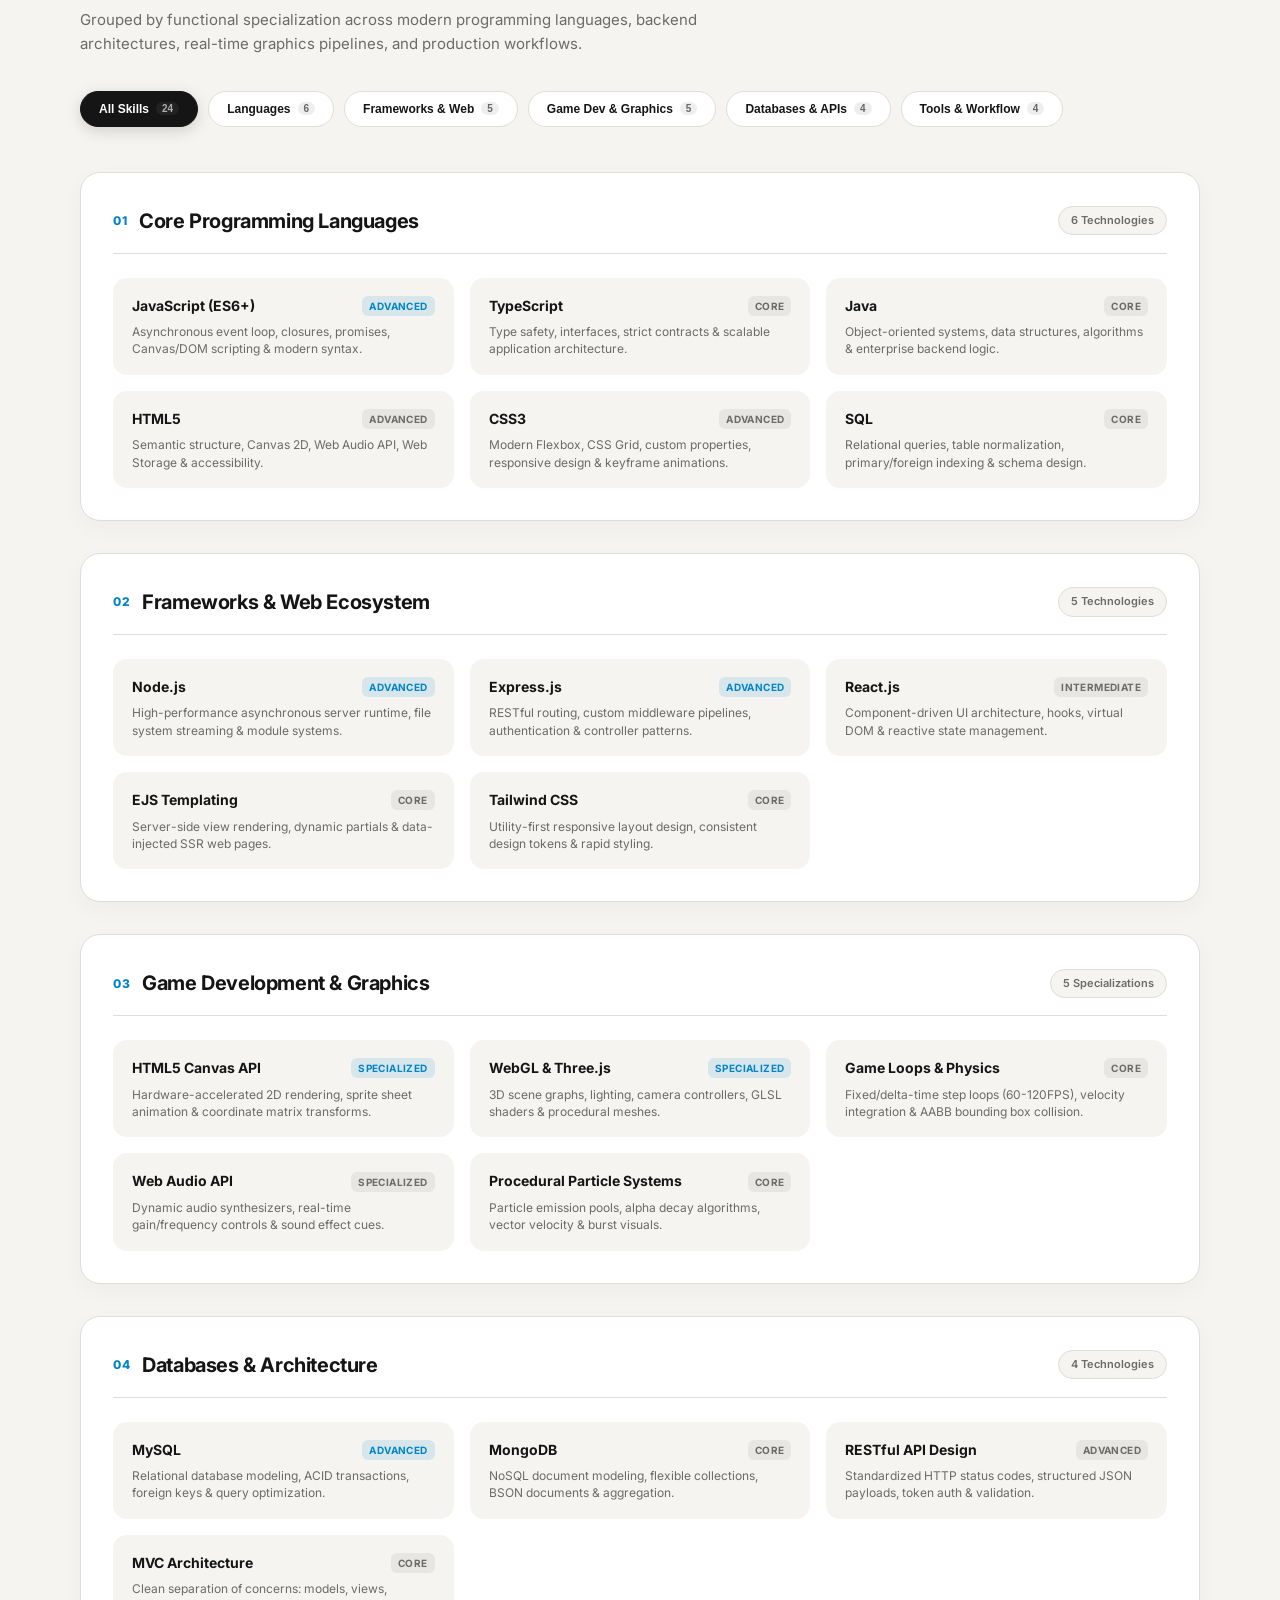
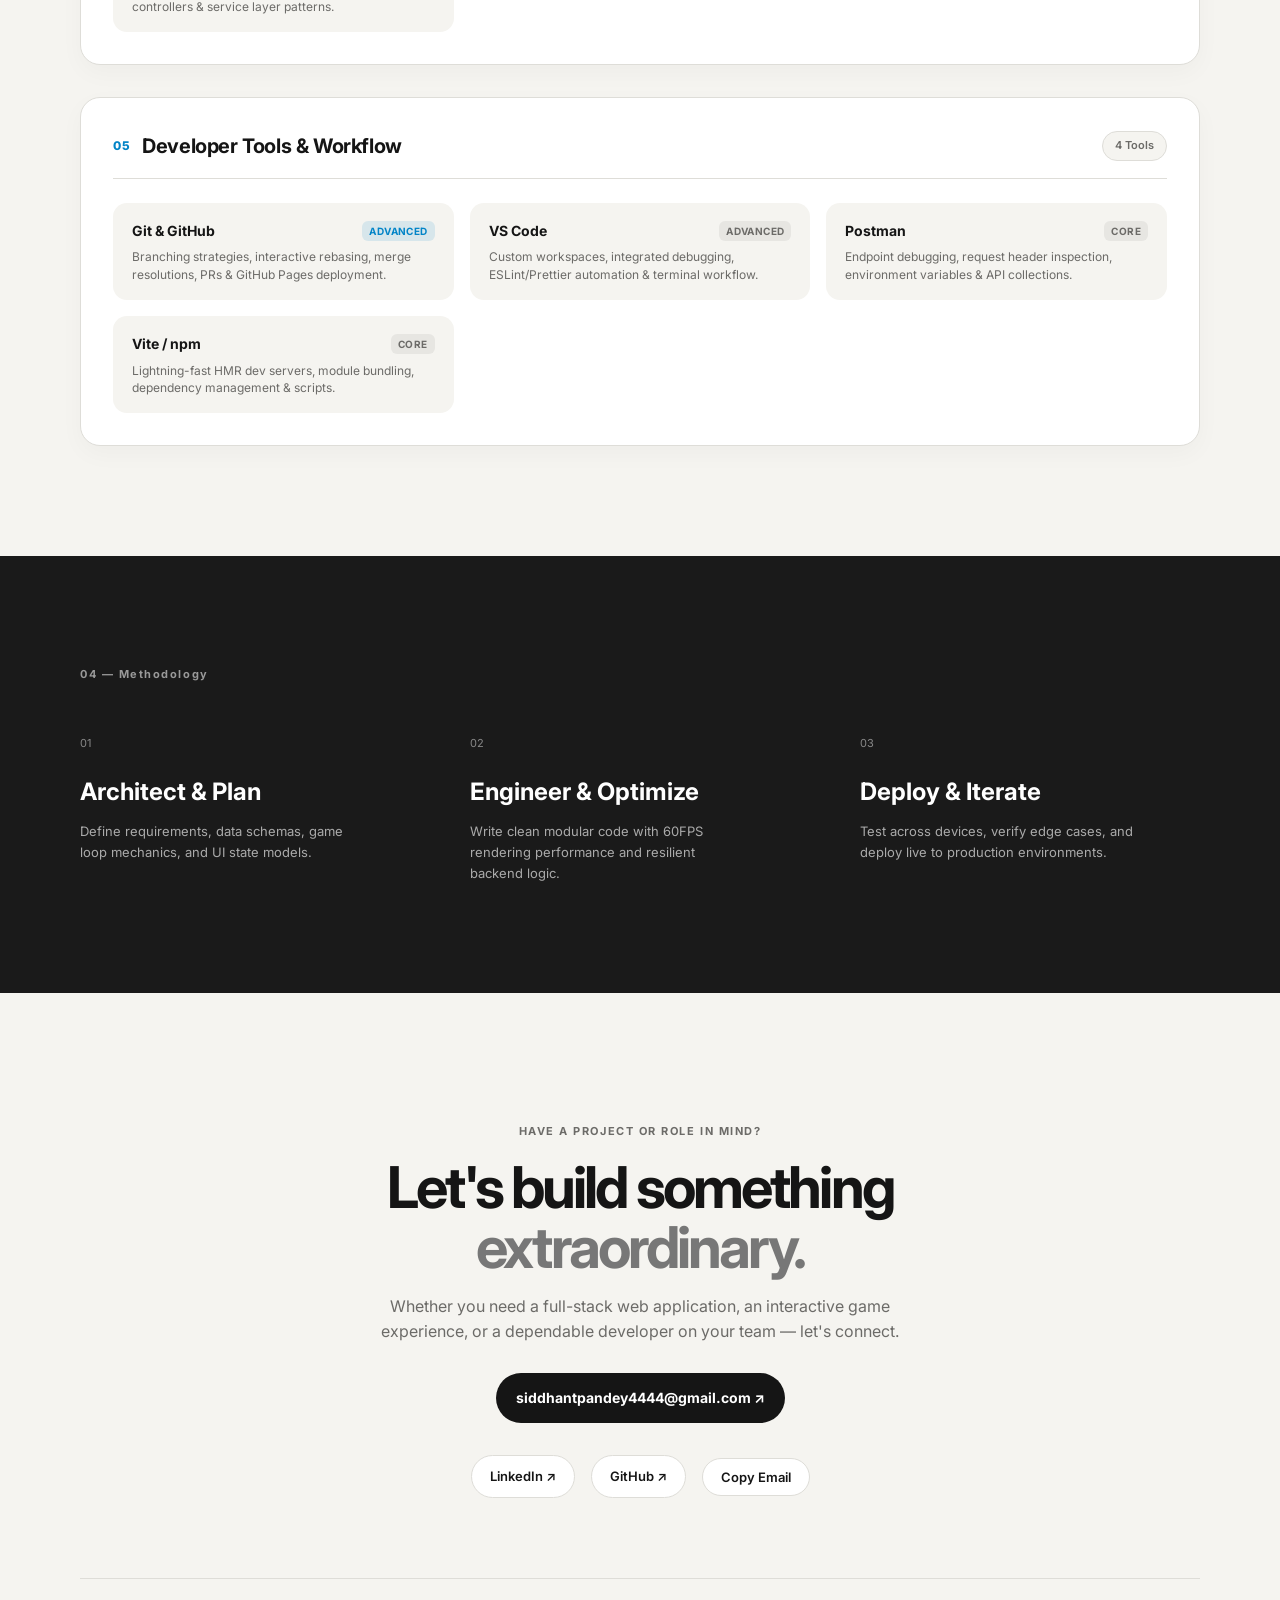
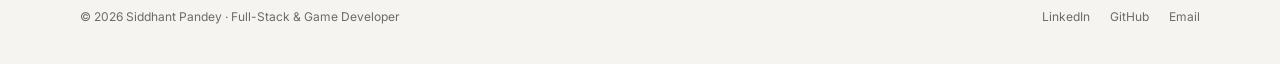
==== commit 0039bcd9: "Update RiftBorn Combat and Neon Escape project links and repository URLs" ====
--- a/index.html
+++ b/index.html
@@ -186,63 +186,63 @@
       </div>
 
       <div class="projects-grid">
-        <!-- Project 01: Riftborn -->
+        <!-- Project 01: RiftBorn Combat -->
         <article class="project-card featured">
           <div class="project-visual">
-            <img src="images/riftborn.png" alt="Riftborn dimensional web adventure interface" loading="lazy">
+            <img src="images/riftborn.png" alt="RiftBorn Combat web game interface" loading="lazy">
             <span>01</span>
           </div>
 
           <div class="project-info">
-            <div class="project-meta">Interactive Realm · WebGL / Canvas / JS</div>
-            <h3>Riftborn</h3>
+            <div class="project-meta">Web Game · JavaScript / HTML5 Canvas / Physics</div>
+            <h3>RiftBorn: Combat</h3>
             <p>
-              An atmospheric dimensional-rift web adventure featuring real-time
-              procedural particle physics, dynamic cosmic anomalies, and
-              high-performance audio-visual mechanics.
+              An atmospheric dimensional combat action web game featuring real-time
+              procedural mechanics, dynamic particle physics, and fast-paced reactive browser controls.
             </p>
 
             <div class="project-tech-tags">
-              <span>WebGL</span>
-              <span>Canvas 2D</span>
-              <span>Procedural Physics</span>
-              <span>Web Audio API</span>
+              <span>HTML5 Canvas</span>
+              <span>Game Physics</span>
+              <span>Combat Loops</span>
+              <span>JavaScript ES6+</span>
             </div>
 
             <div class="project-links">
-              <a class="project-link-primary" href="projects/riftborn/index.html" target="_blank"
-                rel="noopener noreferrer">Play Demo ↗</a>
-              <a href="https://github.com/siddhantpandey2306-gif/Portfolio-Website/tree/main/projects/riftborn" target="_blank"
+              <a class="project-link-primary" href="https://siddhantpandey2306-gif.github.io/RiftBorn-Combat/" target="_blank"
+                rel="noopener noreferrer">Live Demo ↗</a>
+              <a href="https://github.com/siddhantpandey2306-gif/RiftBorn-Combat" target="_blank"
                 rel="noopener noreferrer">Source Code ↗</a>
             </div>
           </div>
         </article>
 
-        <!-- Project 02: NeonSpace -->
+        <!-- Project 02: Neon Escape -->
         <article class="project-card">
           <div class="project-visual">
-            <img src="images/neonspace.png" alt="NeonSpace cyberpunk arcade web experience" loading="lazy">
+            <img src="images/neonspace.png" alt="Neon Escape arcade web runner" loading="lazy">
             <span>02</span>
           </div>
 
           <div class="project-info">
             <div class="project-meta">Arcade Web App · HTML5 Canvas / Audio API</div>
-            <h3>NeonSpace</h3>
+            <h3>Neon Escape</h3>
             <p>
-              A high-velocity cyberpunk space runner engineered with 60FPS canvas
+              A high-velocity cyberpunk neon space runner engineered with 60FPS canvas
               physics, reactive neon particle trails, and responsive retro-futuristic controls.
             </p>
 
             <div class="project-tech-tags">
               <span>HTML5 Canvas</span>
               <span>60FPS Physics</span>
-              <span>Web Audio Synthesizer</span>
+              <span>Audio API</span>
+              <span>Procedural Systems</span>
             </div>
 
             <div class="project-links">
-              <a class="project-link-primary" href="projects/neonspace/index.html" target="_blank"
-                rel="noopener noreferrer">Play Demo ↗</a>
-              <a href="https://github.com/siddhantpandey2306-gif/Portfolio-Website/tree/main/projects/neonspace" target="_blank"
+              <a class="project-link-primary" href="https://siddhantpandey2306-gif.github.io/Neon-Escape/" target="_blank"
+                rel="noopener noreferrer">Live Demo ↗</a>
+              <a href="https://github.com/siddhantpandey2306-gif/Neon-Escape" target="_blank"
                 rel="noopener noreferrer">Source Code ↗</a>
             </div>
           </div>
